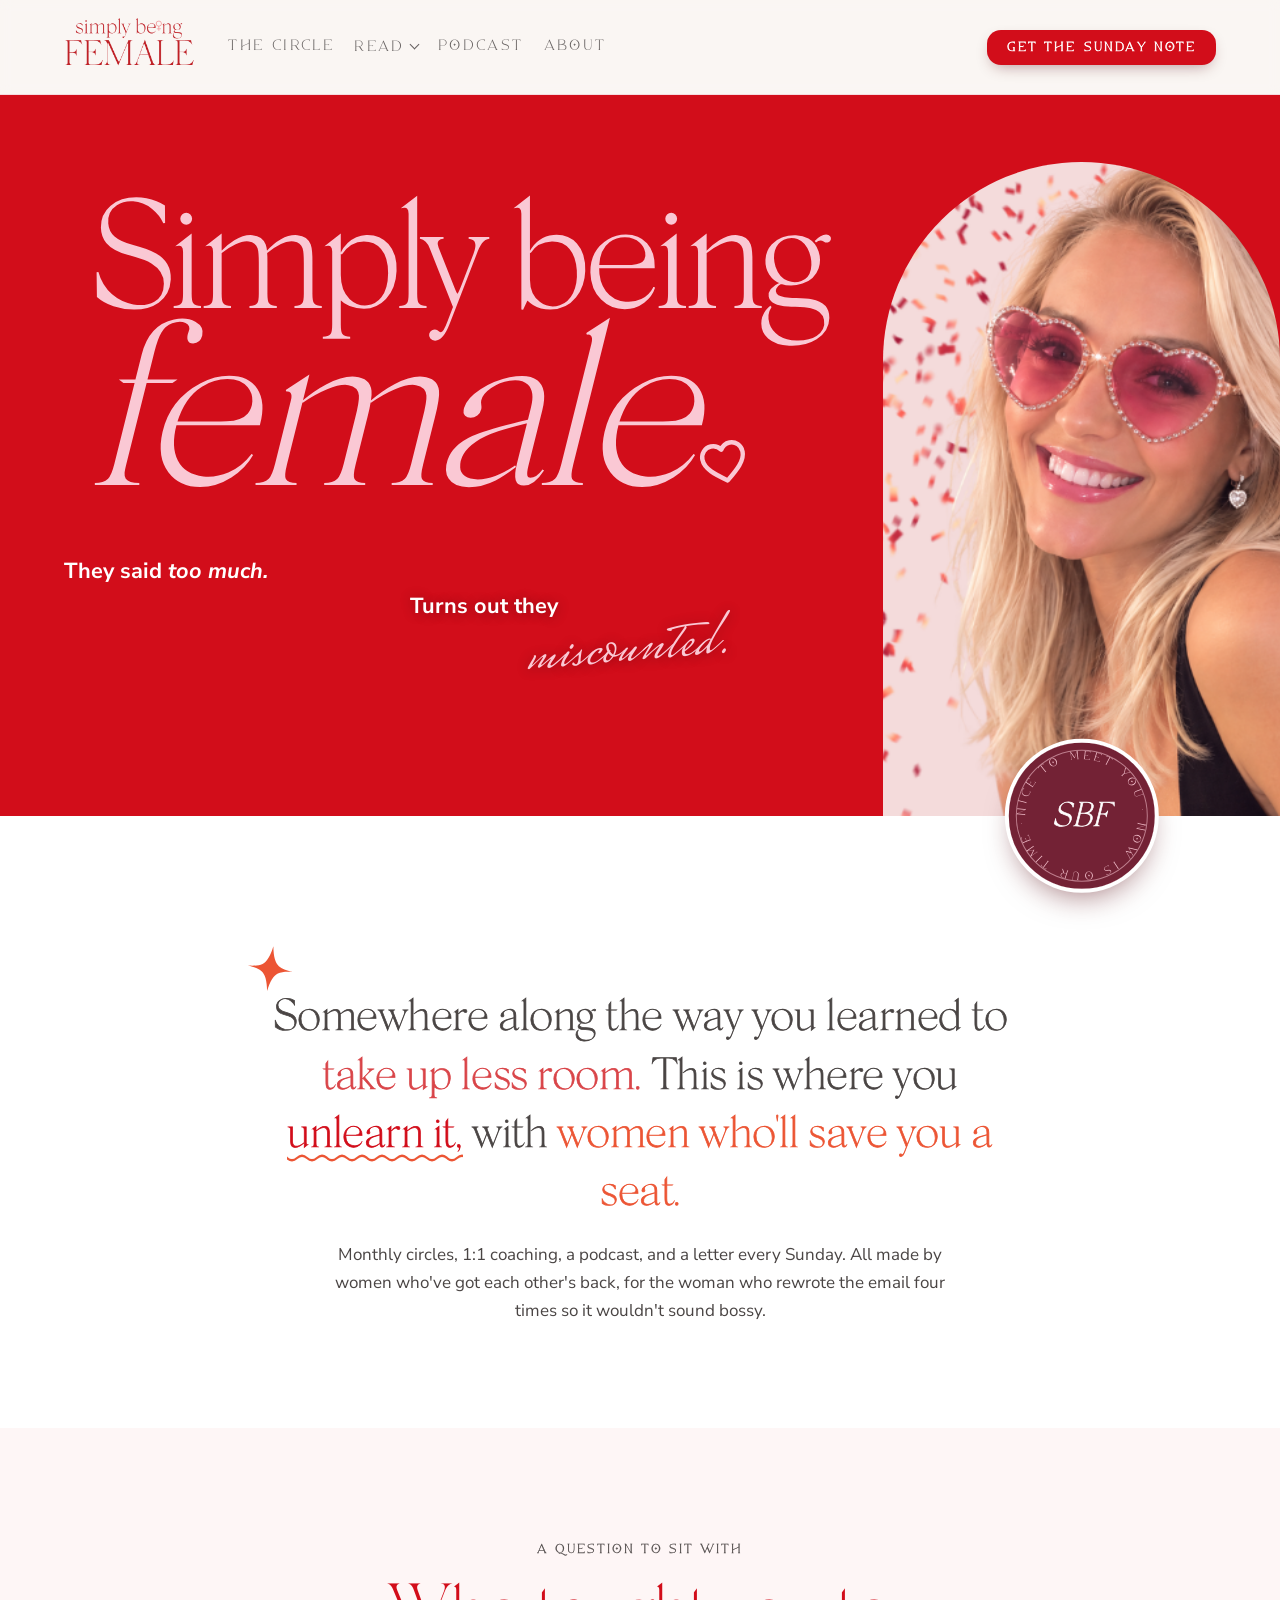
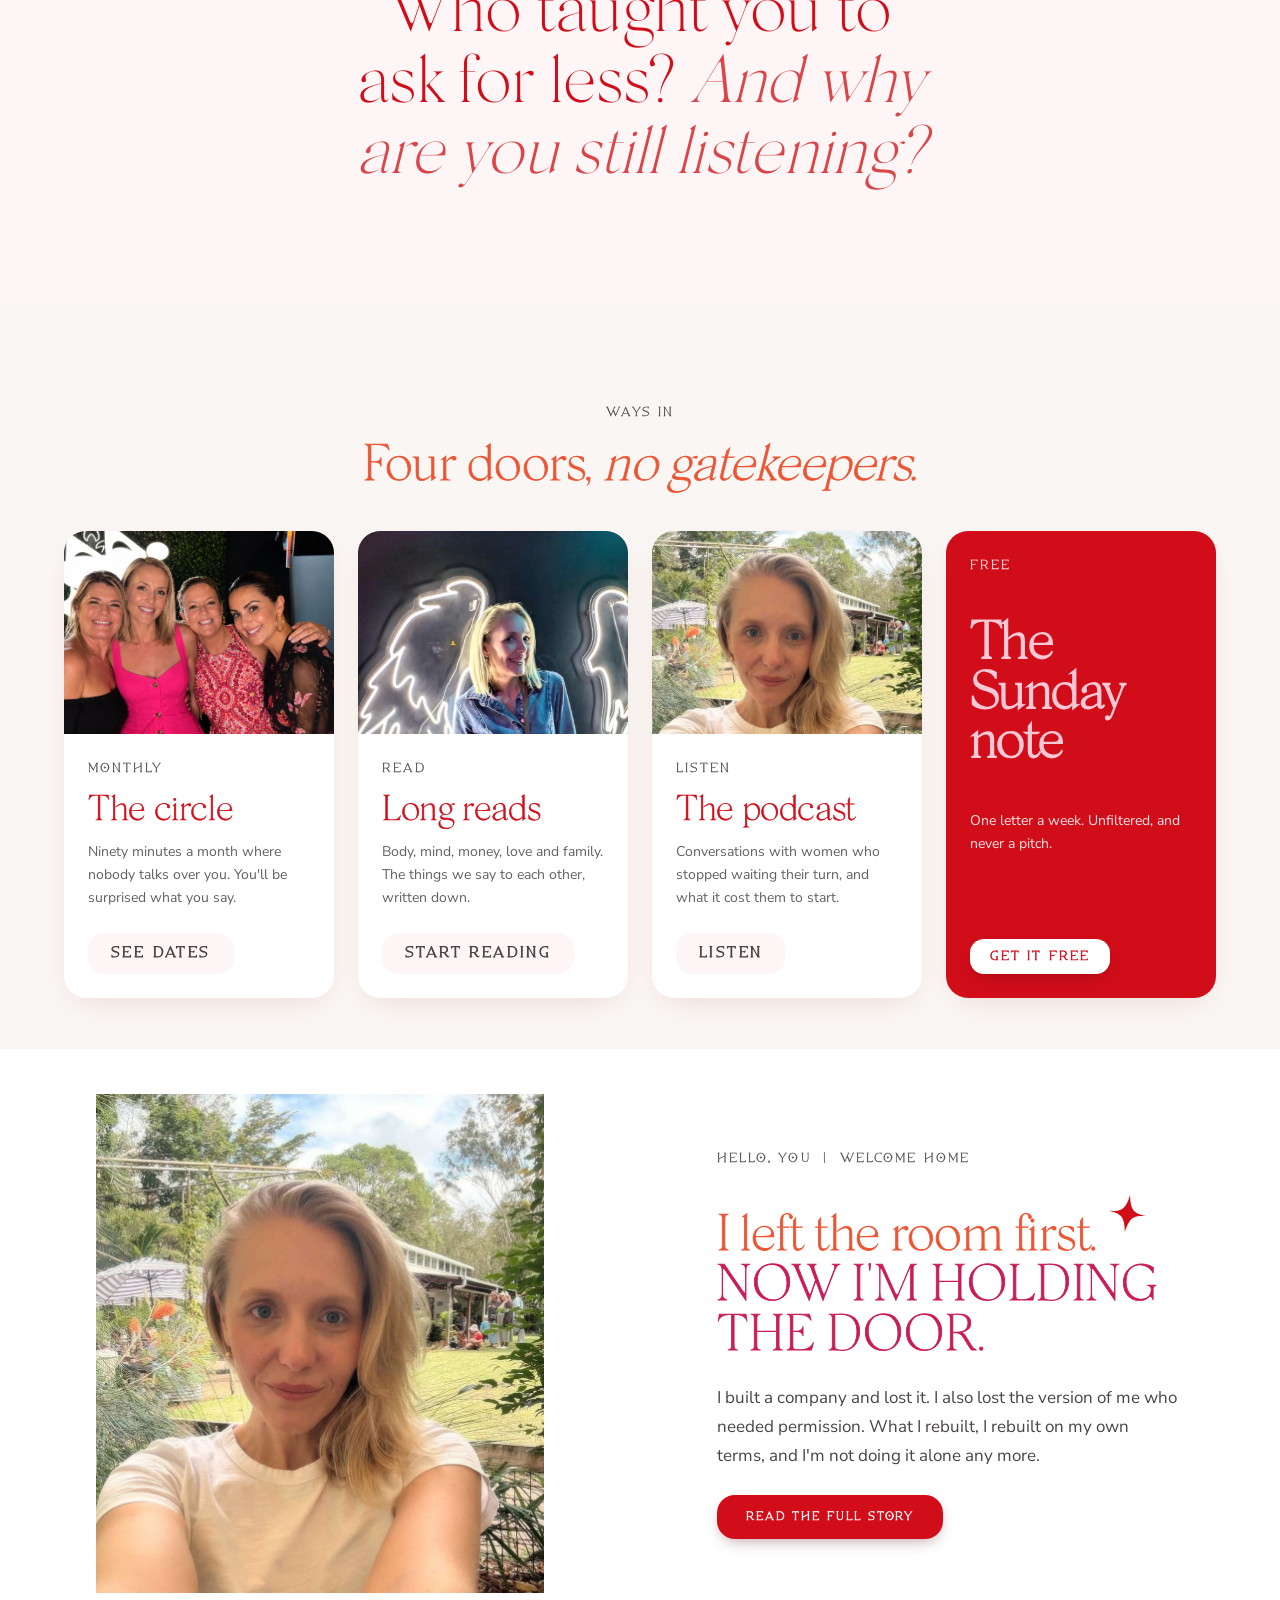
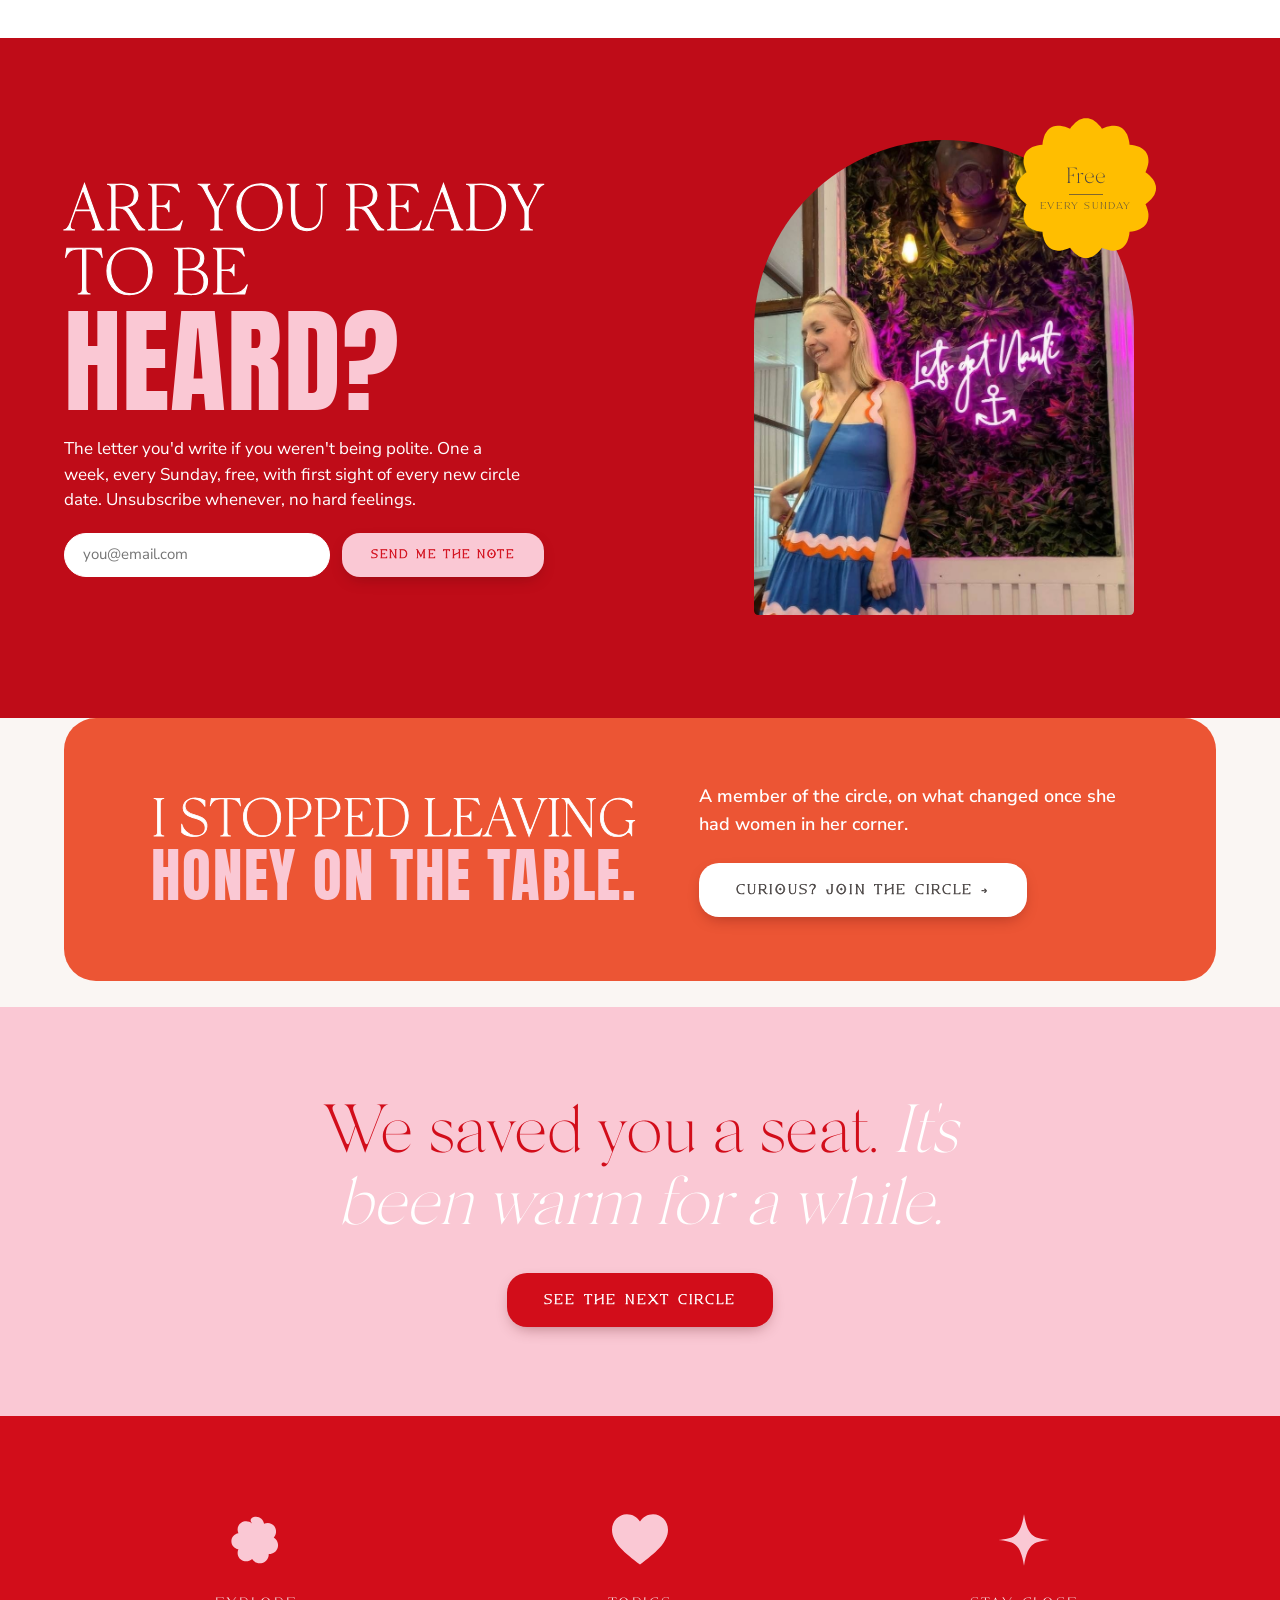
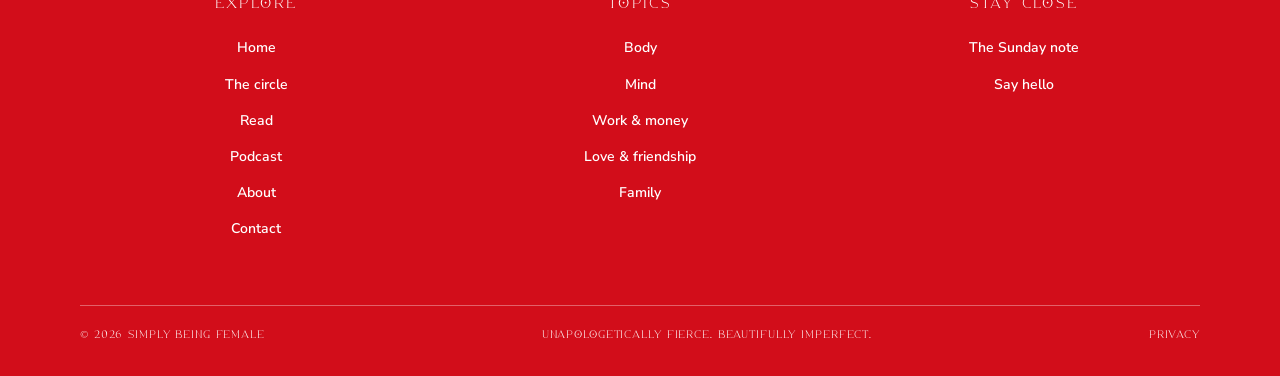
==== index.html @ 3d2ab076 "Higher-contrast badge, larger ready heading, slimmer signup field Co-Authored-By: Claude Opus 5.5 <n" ====
<!DOCTYPE html>
<html lang="en-GB">
<head>
  <meta charset="UTF-8" />
  <meta name="viewport" content="width=device-width, initial-scale=1.0" />
  <title>Simply Being Female</title>
  <meta name="description" content="A circle of women who refuse to stay small. Monthly circles, 1:1 coaching, a podcast and a free letter every Sunday." />
  <meta property="og:type" content="website" />
  <meta property="og:site_name" content="Simply Being Female" />
  <meta property="og:title" content="Simply Being Female" />
  <meta property="og:description" content="A circle of women who refuse to stay small. Monthly circles, 1:1 coaching, a podcast and a free letter every Sunday." />
  <meta property="og:url" content="https://simplybeingfemale.netlify.app/" />
  <meta property="og:image" content="https://simplybeingfemale.netlify.app/assets/imagery/founder-garden.jpg" />
  <meta name="twitter:card" content="summary_large_image" />
  <link rel="icon" type="image/svg+xml" href="assets/favicon.svg" />
  <link rel="stylesheet" href="style.css?v=20261121e" />
</head>
<body>

  <svg width="0" height="0" style="position:absolute" aria-hidden="true">
    <filter id="squiggleA">
      <feTurbulence type="fractalNoise" baseFrequency="0.02 0.05" numOctaves="2" seed="3" result="noise" />
      <feDisplacementMap in="SourceGraphic" in2="noise" scale="6" />
    </filter>
    <filter id="squiggleB">
      <feTurbulence type="fractalNoise" baseFrequency="0.025 0.06" numOctaves="2" seed="11" result="noise" />
      <feDisplacementMap in="SourceGraphic" in2="noise" scale="5" />
    </filter>
    <filter id="squiggleThick">
      <feTurbulence type="fractalNoise" baseFrequency="0.008 0.02" numOctaves="2" seed="7" result="noise" />
      <feDisplacementMap in="SourceGraphic" in2="noise" scale="14" />
    </filter>
  </svg>

  <div class="nav-utility">
    <a class="brand-wordmark" href="index.html"><img src="assets/logos/SBF%20Logo%20V2.png" alt="Simply Being Female, home" /></a>
    <nav class="nav-links-all" id="nav-links-all" aria-label="Main">
      <a class="nav-link" href="circle.html">The circle</a>
      <div class="nav-topics">
        <button class="nav-link nav-topics-toggle" type="button" aria-expanded="false" aria-controls="topics-menu">Read</button>
        <div class="topics-menu" id="topics-menu">
          <div class="topics-inner">
            <div class="topics-col">
              <span class="topics-title">Read by topic</span>
              <a href="blog.html">Everything</a>
              <a href="blog.html?topic=body">Body</a>
              <a href="blog.html?topic=mind">Mind</a>
              <a href="blog.html?topic=work-and-money">Work &amp; money</a>
              <a href="blog.html?topic=love-and-friendship">Love &amp; friendship</a>
              <a href="blog.html?topic=family">Family</a>
            </div>
          </div>
        </div>
      </div>
      <a class="nav-link" href="podcast.html">Podcast</a>
      <a class="nav-link" href="about.html">About</a>
    </nav>
    <div class="nav-utility-actions">
      <a class="btn btn-primary btn-sm nav-cta" href="#" data-open-join><span class="hide-sm">Get the </span>Sunday note</a>
      <button class="nav-toggle" aria-label="Open menu" aria-expanded="false" aria-controls="nav-links-all">&#9776;</button>
    </div>
  </div>

  <main>

    <section class="hero-giant-wrap">
      <h1 class="hero-giant"><span>Simply being</span><span><em>female<svg class="hero-heart" viewBox="-1.5 -1.5 27 25" aria-hidden="true"><path d="M12 21.5C5.5 16.6 0 12.2 0 6.6 0 3 2.8 0 6.4 0c2.3 0 4.4 1.2 5.6 3.1C13.2 1.2 15.3 0 17.6 0 21.2 0 24 3 24 6.6c0 5.6-5.5 10-12 14.9z" fill="var(--sbf-red)" stroke="currentColor" stroke-width="2.6" stroke-linejoin="round"/></svg></em></span></h1>
      <div class="hero-photo photo-mask arch"><img src="assets/imagery/SBF%20-%20Social%20Media%20NOV25.png" alt="The founder of Simply Being Female in heart-shaped sunglasses, laughing under falling confetti" fetchpriority="high" /></div>
      <p class="hero-side left">They said <em>too much.</em></p>
      <p class="hero-side right">Turns out they <span class="script">miscounted.</span></p>
      <div class="spin-badge" aria-hidden="true">
        <svg viewBox="0 0 160 160">
          <defs><path id="badgepath" fill="none" d="M 80 80 m -62 0 a 62 62 0 1 1 124 0 a 62 62 0 1 1 -124 0" /></defs>
          <text textLength="384" lengthAdjust="spacing"><textPath href="#badgepath">Nice to meet you · Now is our time · </textPath></text>
        </svg>
        <span class="spin-badge-mark">SBF</span>
      </div>
    </section>

    <section class="section tone-white statement">
      <div class="section-inner stack center">
        <p class="statement-big"><span class="statement-i"><svg class="statement-star" viewBox="0 0 48 48" aria-hidden="true"><path d="M24 2c1.6 10.4 4.2 15.8 8 18.4 3.2 2.2 7.6 3 14 3.6-6.4.6-10.8 1.4-14 3.6-3.8 2.6-6.4 8-8 18.4-1.6-10.4-4.2-15.8-8-18.4-3.2-2.2-7.6-3-14-3.6 6.4-.6 10.8-1.4 14-3.6 3.8-2.6 6.4-8 8-18.4z" fill="currentColor"/></svg>S</span>omewhere along the way you learned to <span class="hl-rasp">take up less room.</span> This is where you <span class="hl-cherry squiggle-under">unlearn it,</span> with <span class="hl-coral">women who'll save you a seat.</span></p>
        <p class="statement-copy">Monthly circles, 1:1 coaching, a podcast, and a letter every Sunday. All made by women who've got each other's back, for the woman who rewrote the email four times so it wouldn't sound bossy.</p>
      </div>
    </section>

    <section class="section tone-blush provocation">
      <div class="section-inner stack center">
        <div class="eyebrow rule center">A question to sit with</div>
        <h2 class="provocation-line">Who taught you to ask for less? <em>And why are you still listening?</em></h2>
      </div>
    </section>

    <section class="section doors-section">
      <div class="section-inner wide">
        <div class="stack center doors-head">
          <div class="eyebrow rule center">Ways in</div>
          <h2 class="heading-orange">Four doors, <em>no gatekeepers.</em></h2>
        </div>
        <div class="grid-auto doors-grid">
          <div class="card hoverable">
            <div class="card-media photo-mask"><img src="assets/imagery/circle-friends.webp" alt="Four women arm in arm on a night out" loading="lazy" /></div>
            <div class="card-body">
              <span class="card-eyebrow">Monthly</span>
              <h3 class="card-title">The circle</h3>
              <p>Ninety minutes a month where nobody talks over you. You'll be surprised what you say.</p>
              <div class="card-footer"><a class="btn btn-ghost btn-sm" href="circle.html">See dates</a></div>
            </div>
          </div>
          <div class="card hoverable">
            <div class="card-media photo-mask"><img src="assets/imagery/coaching-wings.jpg" alt="The founder in a denim dress in front of glowing neon wings" loading="lazy" /></div>
            <div class="card-body">
              <span class="card-eyebrow">Read</span>
              <h3 class="card-title">Long reads</h3>
              <p>Body, mind, money, love and family. The things we say to each other, written down.</p>
              <div class="card-footer"><a class="btn btn-ghost btn-sm" href="blog.html">Start reading</a></div>
            </div>
          </div>
          <div class="card hoverable">
            <div class="card-media photo-mask"><img src="assets/imagery/founder-face-round.jpg" alt="The founder smiling" loading="lazy" /></div>
            <div class="card-body">
              <span class="card-eyebrow">Listen</span>
              <h3 class="card-title">The podcast</h3>
              <p>Conversations with women who stopped waiting their turn, and what it cost them to start.</p>
              <div class="card-footer"><a class="btn btn-ghost btn-sm" href="podcast.html">Listen</a></div>
            </div>
          </div>
          <div class="card tone-red">
            <div class="card-body">
              <span class="card-eyebrow">Free</span>
              <h3 class="card-title card-title-stack">The<br />Sunday<br />note</h3>
              <p style="opacity:.92;">One letter a week. Unfiltered, and never a pitch.</p>
              <div class="card-footer"><a class="btn btn-onred btn-sm" href="#" data-open-join>Get it free</a></div>
            </div>
          </div>
        </div>
      </div>
    </section>

    <section class="founder-split">
      <div class="founder-split-photo"><img src="assets/imagery/founder-garden.jpg" alt="The founder smiling in a sunny garden" loading="lazy" /></div>
      <div class="founder-split-copy">
        <p class="founder-eyebrow">Hello, you &nbsp;|&nbsp; welcome home</p>
        <h2 class="founder-split-title"><span class="lower">I left the room first.<svg class="founder-star" viewBox="0 0 48 48" aria-hidden="true"><path d="M24 2c1.6 10.4 4.2 15.8 8 18.4 3.2 2.2 7.6 3 14 3.6-6.4.6-10.8 1.4-14 3.6-3.8 2.6-6.4 8-8 18.4-1.6-10.4-4.2-15.8-8-18.4-3.2-2.2-7.6-3-14-3.6 6.4-.6 10.8-1.4 14-3.6 3.8-2.6 6.4-8 8-18.4z" fill="currentColor"/></svg></span><br />Now I'm <em>holding</em><br /><span class="caps">the door.</span></h2>
        <p class="founder-split-body">I built a company and lost it. I also lost the version of me who needed permission. What I rebuilt, I rebuilt on my own terms, and I'm not doing it alone any more.</p>
        <a class="btn founder-split-btn" href="about.html">Read the full story</a>
      </div>
    </section>

    <section class="section tone-raspberry ready">
      <div class="section-inner wide two-up">
        <div class="stack">
          <h2 class="ready-title"><span>Are you ready</span><span>to be</span><span class="punch">heard?</span></h2>
          <p class="ready-copy">The letter you'd write if you weren't being polite. One a week, every Sunday, free, with first sight of every new circle date. Unsubscribe whenever, no hard feelings.</p>
          <form name="hero-signup" method="POST" data-netlify="true" netlify-honeypot="bot-field" data-success-toast="hero-toast" class="ready-signup">
            <input type="hidden" name="form-name" value="hero-signup" />
            <p hidden><label>Don't fill this out: <input name="bot-field" /></label></p>
            <input type="email" name="email" placeholder="you@email.com" aria-label="Email" autocomplete="email" required />
            <button class="btn btn-onred" type="submit">Send me the note</button>
          </form>
        </div>
        <div class="ready-art">
          <div class="photo-mask arch"><img src="assets/imagery/blue-dress.jpg" alt="The founder in a blue ric-rac sundress, smiling beside a neon sign" loading="lazy" /></div>
          <div class="starburst"><span>Free</span><span class="rule" aria-hidden="true"></span><small>every Sunday</small></div>
        </div>
      </div>
    </section>

    <section class="section quote-banner-wrap">
      <div class="quote-banner">
        <h2 class="quote-banner-title"><span>I stopped leaving</span><span class="punch">honey on the table.</span></h2>
        <div class="quote-banner-side">
          <p class="quote-banner-copy">A member of the circle, on what changed once she had women in her corner.</p>
          <a class="btn btn-lg quote-banner-btn" href="circle.html">Curious? Join the circle <span aria-hidden="true">&rarr;</span></a>
        </div>
      </div>
    </section>

    <section class="section tone-petal closing-seat">
      <div class="section-inner stack center">
        <h2 class="closing-seat-title">We saved you a seat. <em>It's been warm for a while.</em></h2>
        <a class="btn btn-primary btn-lg" href="circle.html">See the next circle</a>
      </div>
    </section>

  </main>

  <footer class="site-footer">
    <div class="footer-inner">
      <div class="footer-grid">
        <div class="footer-col">
          <svg class="footer-icon" viewBox="0 0 48 48" aria-hidden="true"><path d="M24 4c3.6 0 6.3 2.6 6.9 6 3.2-1.4 7-.6 9 2.4 2 3 1.6 6.8-.7 9.4 3 1.8 4.4 5.4 3.4 8.8-1 3.4-4.2 5.6-7.7 5.4.2 3.5-2 6.8-5.4 7.7-3.4 1-7-.5-8.8-3.4-2.6 2.3-6.4 2.7-9.4.7-3-2-3.8-5.8-2.4-9-3.4-.6-6-3.3-6-6.9s2.6-6.3 6-6.9c-1.4-3.2-.6-7 2.4-9 3-2 6.8-1.6 9.4.7C17.7 6.5 20.4 4 24 4z" fill="currentColor"/></svg>
          <span class="footer-col-title">Explore</span>
          <a href="index.html">Home</a>
          <a href="circle.html">The circle</a>
          <a href="blog.html">Read</a>
          <a href="podcast.html">Podcast</a>
          <a href="about.html">About</a>
          <a href="contact.html">Contact</a>
        </div>
        <div class="footer-col">
          <svg class="footer-icon" viewBox="0 0 24 22" aria-hidden="true"><path d="M12 21.5C5.5 16.6 0 12.2 0 6.6 0 3 2.8 0 6.4 0c2.3 0 4.4 1.2 5.6 3.1C13.2 1.2 15.3 0 17.6 0 21.2 0 24 3 24 6.6c0 5.6-5.5 10-12 14.9z" fill="currentColor"/></svg>
          <span class="footer-col-title">Topics</span>
          <a href="blog.html?topic=body">Body</a>
          <a href="blog.html?topic=mind">Mind</a>
          <a href="blog.html?topic=work-and-money">Work &amp; money</a>
          <a href="blog.html?topic=love-and-friendship">Love &amp; friendship</a>
          <a href="blog.html?topic=family">Family</a>
        </div>
        <div class="footer-col">
          <svg class="footer-icon" viewBox="0 0 48 48" aria-hidden="true"><path d="M24 2c1.6 10.4 4.2 15.8 8 18.4 3.2 2.2 7.6 3 14 3.6-6.4.6-10.8 1.4-14 3.6-3.8 2.6-6.4 8-8 18.4-1.6-10.4-4.2-15.8-8-18.4-3.2-2.2-7.6-3-14-3.6 6.4-.6 10.8-1.4 14-3.6 3.8-2.6 6.4-8 8-18.4z" fill="currentColor"/></svg>
          <span class="footer-col-title">Stay close</span>
          <a href="#" data-open-join>The Sunday note</a>
          <a href="contact.html">Say hello</a>
        </div>
      </div>
      <div class="footer-bottom">
        <span>© 2026 Simply Being Female</span>
        <span class="footer-tagline">Unapologetically fierce. Beautifully imperfect.</span>
        <div class="footer-social"><a href="privacy.html">Privacy</a></div>
      </div>
    </div>
  </footer>

  <div class="toast" id="hero-toast">
    <div class="toast-content">
      <span class="toast-title">Sent</span>
      <span class="toast-body">You're on the list — the next Sunday note is on its way.</span>
    </div>
    <button class="toast-close" aria-label="Dismiss">&times;</button>
  </div>

  <div class="dialog-scrim" id="join-dialog">
    <div class="dialog-box" role="dialog" aria-modal="true" aria-labelledby="join-title">
      <button class="dialog-close" data-close-join aria-label="Close">&times;</button>
      <div id="join-step-1">
        <h2 id="join-title">The Sunday note</h2>
        <form id="join-form" class="join-form" name="sunday-note" method="POST" data-netlify="true" netlify-honeypot="bot-field">
          <input type="hidden" name="form-name" value="sunday-note" />
          <p hidden><label>Don't fill this out: <input name="bot-field" /></label></p>
          <p>The letter you'd write if you weren't being polite. Every Sunday, free, plus first sight of new circle dates.</p>
          <div class="field">
            <label class="field-label" for="join-email">Email</label>
            <input id="join-email" type="email" name="email" placeholder="you@email.com" autocomplete="email" required />
          </div>
          <p class="join-small">Unsubscribe whenever, no hard feelings. <a href="privacy.html">Privacy</a></p>
          <div class="dialog-footer">
            <button class="btn btn-primary" type="submit">Send me the note</button>
            <button class="btn btn-ghost" type="button" data-close-join>Not now</button>
          </div>
        </form>
      </div>
      <div id="join-step-2" style="display:none;">
        <h2>You're in.</h2>
        <p class="dialog-body">Your first Sunday note arrives this weekend. Reply to it. I read every one.</p>
        <div class="dialog-footer"><button class="btn btn-primary" data-close-join>Back to the site</button></div>
      </div>
    </div>
  </div>

  <script src="script.js?v=20261121"></script>
</body>
</html>
---- style.css ----
@import url("https://fonts.googleapis.com/css2?family=Nunito+Sans:ital,wght@0,400;0,600;0,700;0,800;1,400&family=Anton&family=Mrs+Saint+Delafield&family=Cormorant+Garamond:ital,wght@0,300;0,400;1,300;1,400&display=swap");

@font-face {
  font-family: "Brolia";
  src: url("fonts/BroliaRegular.otf") format("opentype");
  font-weight: 400;
  font-style: normal;
  font-display: swap;
}

@font-face {
  font-family: "Silk Serif";
  src: url("fonts/SilkSerif-ExtraLight.otf") format("opentype");
  font-weight: 200;
  font-style: normal;
  font-display: swap;
}

:root {
  /* Palette — 2026-10-05 (final): owner-chosen six — Scarlet #BF0C18,
     Crimson apple #D20D1A, Rose blush #D94549, Strawberry #EF476F;
     orange = Papaya punch #EC5534 (owner sample, 2026-10-06; was #FF6634) (owner-supplied, replaced vermilion
     #FC3D00) and yellow = golden #FFBE00 (sampled
     from the owner's säge café reference, replacing Tiger and Marigold) — plus pale strawberry tints and white.
     Superseded mapping below kept for history: built from two owner-supplied reference palettes
     (#D81A51 #E66021 #F4A1BD #C50B18 #EA8A96 + "Morning sky" #E4623A
     #F4C9D0 #F48A98 #F47D11 #C4114B). Rule of thumb, from a contrast check:
     cherry + raspberry blocks take WHITE text; orange, coral and the pinks
     take INK text (white on them is only 2-3:1); white / off-white / pale
     pink sections take cherry headings + ink body. Alternate one bold block
     with one white or pale section. Full table in CLAUDE.md. */
  --sbf-red: #D20D1A;        /* Crimson apple — signature (~ logo red) */
  --sbf-red-deep: #BF0C18;   /* Scarlet — hover; red text on pale pink */
  --sbf-red-bright: #D81A51; /* bright raspberry — large display only */
  --sbf-cherry: #D20D1A;     /* alias of red */
  --sbf-raspberry: #BF0C18;  /* Scarlet — bold block (white text 6.4) */

  --sbf-berry: #732235;      /* deep strawberry (strawberry at 48%) — high-contrast block: white 10.4, pale pink 7.1 */
  --sbf-pink: #EF476F;       /* Strawberry — blocks and accents (ink text 4.7) */
  --sbf-pink-deep: #C91D56;  /* dark strawberry (strawberry's hue, deepened) — hover on pink, pink text on white; white text 5.5 */
  --sbf-candy: #FAC8D4;      /* pale strawberry — big words on reds */
  --sbf-bubblegum: #D94549;  /* Rose blush — highlight words on white (4.3) */
  --sbf-blush: #FEF6F6;      /* pale pink sections — half the tint of #FCEDEE (owner: "at least half lighter") */
  --sbf-petal: #FAC8D4;      /* pale strawberry — giant hero lettering, photo placeholders */
  --sbf-blush-deep: #FAE6E7; /* hover on blush */
  --sbf-cotton: #FAE6E7;     /* alias of blush-deep */

  --sbf-cream: #FAF6F3;      /* off-white page background */
  --sbf-paper: #FFFFFF;      /* white sections — the breathing room */
  --sbf-ink: #4A4544;        /* owner (2026-10-10): warm charcoal for all text — was grey #616161, berry-brown #6E4448, deep berry #3B0A12 */
  --sbf-ink-soft: #4A4544;
  --sbf-line: #F5DADF;       /* hairline borders */

  --sbf-coral: #EC5534;      /* Papaya punch (owner-supplied) — highlight words: 3.6 on white, keep them large */
  --sbf-orange: #EC5534;     /* Papaya punch — bands, blocks (ink text 4.8; white only 3.6) */
  --sbf-apricot: #FFF0EB;    /* pale papaya tint (unused so far) */
  --sbf-yellow: #FFBE00;     /* golden yellow — sampled from owner ref (säge); small pops: badge, starburst (ink text 10:1, never white) */
  --sbf-wine: #BF0C18;       /* legacy name — Scarlet */
  --sbf-burnt: #BF0C18;      /* legacy name — Scarlet */

  --text-heading: var(--sbf-red);
  --text-body: var(--sbf-ink);
  --text-muted: var(--sbf-ink-soft);
  --text-on-red: var(--sbf-blush);
  --text-on-blush: var(--sbf-red);
  --text-link: var(--sbf-red);
  --text-link-hover: var(--sbf-red-deep);

  --surface-page: var(--sbf-cream);
  --surface-card: var(--sbf-paper);
  --surface-soft: var(--sbf-blush);
  --surface-bold: var(--sbf-red);
  --surface-accent: var(--sbf-pink);

  --border-hairline: var(--sbf-line);
  --border-strong: var(--sbf-red);

  --action-bg: var(--sbf-red);
  --action-fg: var(--sbf-blush);
  --action-bg-hover: var(--sbf-red-deep);

  --focus-ring: var(--sbf-pink);
  --state-disabled-fg: #B79495;
  --state-disabled-bg: #F0E3E3;

  --font-display: "Silk Serif", "Cormorant Garamond", Georgia, serif;
  --font-deco: "Brolia", "Silk Serif", Georgia, serif;
  --font-numeral: "Silk Serif", "Cormorant Garamond", Georgia, serif; /* chunky soft serif — big stat numbers only */
  --font-punch: "Anton", Impact, "Arial Narrow", sans-serif; /* chunky condensed caps — one punch word per section */
  --font-script: "Mrs Saint Delafield", "Brush Script MT", cursive; /* handwritten accent — one word at a time */
  --font-body: "Nunito Sans", system-ui, -apple-system, "Segoe UI", sans-serif;

  --text-hero: clamp(40px, 8vw, 100px);
  --text-display: clamp(32px, 5.5vw, 68px);
  --text-h1: clamp(40px, 5.6vw, 76px); /* 2026-11-21: inner-page titles were 46px max next to a 100px home hero */
  --text-h2: clamp(30px, 3.6vw, 48px); /* was 32px max, too small for a 200-weight serif */
  --text-h3: clamp(22px, 1.9vw, 26px);
  --text-lead: clamp(18px, 1.5vw, 21px);
  --text-body-lg: 19px;
  --text-body-md: 17px;
  --text-body-sm: 14px;
  --text-label: 12px;
  --text-micro: 11px;

  --leading-tight: 0.92;
  --leading-display: 1.06;
  --leading-snug: 1.24;
  --leading-body: 1.65;
  --leading-loose: 1.8;

  --tracking-display: -0.01em;
  --tracking-normal: 0;
  --tracking-wide: 0.08em;
  --tracking-deco: 0.16em;
  --tracking-micro: 0.22em;

  --weight-light: 400;
  --weight-regular: 400;
  --weight-semibold: 600;
  --weight-bold: 700;
  --weight-black: 800;

  --space-0: 0;
  --space-1: 4px;
  --space-2: 8px;
  --space-3: 12px;
  --space-4: 16px;
  --space-5: 20px;
  --space-6: 24px;
  --space-8: 32px;
  --space-10: 40px;
  --space-12: 48px;
  --space-16: 64px;
  --space-20: 80px;
  --space-24: 96px;
  --space-32: 128px;

  --gutter-page: clamp(20px, 5vw, 72px);
  --section-y: clamp(56px, 8vw, 112px);
  --measure-narrow: 34ch;
  --measure-body: 58ch;
  --measure-wide: 72ch;
  --container-max: 1240px;
  --container-narrow: 760px;

  --radius-none: 0;
  --radius-xs: 4px;
  --radius-sm: 8px;
  --radius-md: 14px;
  --radius-lg: 22px;
  --radius-xl: 32px;
  --radius-pill: 999px;
  --radius-oval: 50% / 50%;

  --border-width-hairline: 1px;
  --border-width-mid: 2px;
  --border-width-bold: 3px;

  --shadow-none: none;
  --shadow-soft: 0 2px 10px rgba(143, 20, 25, .06);
  --shadow-card: 0 10px 30px -12px rgba(143, 20, 25, .16);
  --shadow-lift: 0 18px 44px -16px rgba(143, 20, 25, .22);
  --shadow-focus: 0 0 0 3px var(--sbf-pink);

  --ease-out: cubic-bezier(.2, .7, .25, 1);
  --duration-fast: 160ms;
  --duration-base: 240ms;
  --duration-slow: 420ms;
  --marquee-duration: 28s;
  --transition-control: background-color var(--duration-fast) var(--ease-out), color var(--duration-fast) var(--ease-out), border-color var(--duration-fast) var(--ease-out), transform var(--duration-fast) var(--ease-out);
}

@media (prefers-reduced-motion: reduce) {
  :root {
    --duration-fast: 0ms;
    --duration-base: 0ms;
    --duration-slow: 0ms;
    --marquee-duration: 0s;
  }
}

* {
  box-sizing: border-box;
}

body {
  margin: 0;
  background: var(--surface-page);
  color: var(--text-body);
  font-family: var(--font-body);
  font-size: var(--text-body-md);
  line-height: var(--leading-body);
  -webkit-font-smoothing: antialiased;
}

h1, h2, h3, h4 {
  font-family: var(--font-display);
  font-weight: var(--weight-light);
  color: var(--text-heading);
  letter-spacing: var(--tracking-display);
  line-height: var(--leading-display);
  margin: 0;
}

h1, h2 { text-wrap: balance; }
p { text-wrap: pretty; }
h1 { font-size: var(--text-h1); }
h2 { font-size: var(--text-h2); }
h3 { font-size: var(--text-h3); line-height: var(--leading-snug); }
p { margin: 0; }

a {
  color: var(--text-link);
  text-decoration-thickness: 1px;
  text-underline-offset: 3px;
  transition: color var(--duration-fast) var(--ease-out);
}
a:hover { color: var(--text-link-hover); }

em { font-style: italic; }
::selection { background: var(--sbf-pink); color: var(--sbf-red-deep); }
:focus-visible { outline: none; box-shadow: var(--shadow-focus); }
img { max-width: 100%; display: block; }
main { overflow-x: clip; } /* stops tilted/offset decorations causing sideways scroll on phones */

.container {
  max-width: var(--container-max);
  margin: 0 auto;
  padding: 0 var(--gutter-page);
}
.container-narrow {
  max-width: var(--container-narrow);
  margin: 0 auto;
  padding: 0 var(--gutter-page);
}

/* Eyebrow — Brolia caps label */
.eyebrow {
  display: flex;
  align-items: center;
  gap: var(--space-4);
  color: var(--sbf-red);
  font-family: var(--font-deco);
  font-size: var(--text-label);
  letter-spacing: var(--tracking-deco);
  text-transform: uppercase;
  line-height: 1;
}
.eyebrow.on-blush { color: var(--sbf-blush); }
.eyebrow.rule::before,
.eyebrow.rule::after {
  content: "";
  flex: 1;
  max-width: 96px;
  height: 1px;
  background: currentColor;
  opacity: .35;
}
.eyebrow.center { justify-content: center; }

/* Buttons — the brand's only shape is a pill in Brolia caps */
.btn {
  display: inline-flex;
  align-items: center;
  justify-content: center;
  gap: var(--space-2);
  font-family: var(--font-deco);
  letter-spacing: var(--tracking-deco);
  text-transform: uppercase;
  border-radius: 18px;
  cursor: pointer;
  text-decoration: none;
  white-space: nowrap;
  line-height: 1;
  border-style: solid;
  border-width: 3px;
  border-color: transparent; /* owner: plain buttons, no outline, slight drop shadow (replaced the white-border sticker look) */
  padding: 13px 26px;
  font-size: var(--text-label);
  -webkit-text-stroke: .045em currentColor; /* owner: slightly bolder button text — Brolia only ships one weight */
  box-shadow: 0 6px 16px -6px rgba(84, 8, 14, .45);
  transition: transform var(--duration-fast) var(--ease-out), box-shadow var(--duration-fast) var(--ease-out), background-color var(--duration-fast) var(--ease-out), border-color var(--duration-fast) var(--ease-out), color var(--duration-fast) var(--ease-out);
}
.btn:hover { transform: translateY(-1px); box-shadow: 0 10px 22px -8px rgba(84, 8, 14, .5); }
.btn:active { transform: translateY(0); box-shadow: 0 3px 8px -4px rgba(84, 8, 14, .45); }
.btn-sm { padding: 9px 18px; font-size: 13px; border-width: 2px; border-radius: 14px; }
.btn-lg { padding: 17px 34px; font-size: var(--text-body-sm); border-radius: 20px; }

.btn-primary { background: var(--sbf-red); color: var(--sbf-paper); border-color: transparent; }
.btn-primary:hover { background: var(--sbf-red-deep); }

.btn-secondary { background: var(--sbf-blush); color: var(--sbf-red); border-color: transparent; }
.btn-secondary:hover { background: var(--sbf-blush-deep); }

.btn-outline { background: var(--sbf-paper); color: var(--sbf-red); border-color: transparent; }
.btn-outline:hover { background: var(--sbf-red); color: var(--sbf-paper); }
.btn-orange { background: var(--sbf-orange); color: var(--sbf-paper); border-color: transparent; -webkit-text-stroke: .045em currentColor; } /* owner: orange button with white writing */
.btn-orange:hover { background: var(--sbf-red); color: var(--sbf-paper); }

.btn-ghost { background: transparent; color: var(--sbf-red); border-color: transparent; box-shadow: none; }
.btn-ghost:hover { background: var(--sbf-blush); color: var(--sbf-red); box-shadow: none; }
.btn-ghost:active { transform: none; box-shadow: none; }
/* Small card buttons (See dates / Enquire / Read): always the pale-pink pill
   (owner: "make it like this all the time"), a touch larger and heavier,
   papaya text (owner: "remove the swirl but make the text orange"). */
.btn-ghost.btn-sm {
  background: var(--sbf-blush);
  color: var(--sbf-ink); /* owner: charcoal grey writing (was red, before that papaya) */
  font-size: 15px;
  -webkit-text-stroke: .055em currentColor;
  padding: 11px 21px;
  border-radius: 16px;
}
.btn-ghost.btn-sm:hover { background: var(--sbf-blush-deep); color: var(--sbf-ink); }

.btn-onred { background: var(--sbf-paper); color: var(--sbf-red); border-color: transparent; }
.btn-onred:hover { background: var(--sbf-blush); }

.btn-block { width: 100%; }

.btn-row { display: flex; gap: var(--space-3); flex-wrap: wrap; }
.btn-row.center { justify-content: center; }

/* Badge */
.badge {
  display: inline-flex;
  align-items: center;
  gap: var(--space-2);
  padding: 6px 12px;
  border-radius: var(--radius-pill);
  font-family: var(--font-deco);
  font-size: var(--text-micro);
  letter-spacing: var(--tracking-deco);
  text-transform: uppercase;
  line-height: 1;
}
.badge-red { background: var(--sbf-red); color: var(--sbf-blush); }
.badge-blush { background: var(--sbf-blush); color: var(--sbf-red); }
.badge-pink { background: var(--sbf-pink); color: var(--sbf-ink); }
.badge-outline { background: transparent; color: var(--sbf-red); box-shadow: inset 0 0 0 1px var(--sbf-red); }
.badge-yellow { background: var(--sbf-orange); color: var(--sbf-ink); }

/* Tag — journal filter chip */
.tag {
  padding: 9px 16px;
  border-radius: var(--radius-pill);
  cursor: pointer;
  font-family: var(--font-body);
  font-size: var(--text-body-sm);
  font-weight: var(--weight-semibold);
  border: 1px solid var(--sbf-line);
  background: transparent;
  color: var(--sbf-red);
  transition: var(--transition-control);
  line-height: 1;
}
.tag:hover { background: var(--sbf-blush); }
.tag.active { background: var(--sbf-red); border-color: var(--sbf-red); color: var(--sbf-blush); }

/* Marquee */
.marquee {
  overflow: hidden;
  white-space: nowrap;
  background: var(--sbf-red);
  color: var(--sbf-paper);
  padding: 10px 0;
  font-size: 13px;
}
.marquee.tone-pink { background: var(--sbf-pink); color: var(--sbf-ink); }
.marquee-track {
  display: inline-flex;
  animation: sbf-marquee var(--marquee-duration) linear infinite;
  font-family: var(--font-deco);
  letter-spacing: var(--tracking-deco);
  text-transform: uppercase;
}
.marquee-track span {
  display: inline-flex;
  align-items: center;
  gap: var(--space-6);
  padding-right: var(--space-6);
}
.marquee-track span::after { content: "✦"; opacity: .6; margin-left: var(--space-6); }
@keyframes sbf-marquee { from { transform: translateX(0); } to { transform: translateX(-50%); } }

/* Navbar — one sticky bar: logo left, links beside it, Join us right (direct child of <body>) */
.nav-utility {
  position: sticky;
  top: 0;
  z-index: 20;
  display: flex;
  align-items: center;
  gap: var(--space-8);
  padding: 18px var(--gutter-page); /* owner: more room above and below, equal */
  background: color-mix(in srgb, var(--surface-page) 50%, transparent);
  backdrop-filter: blur(6px);
  border-bottom: 1px solid var(--border-hairline);
}
.nav-links-all {
  display: flex;
  gap: var(--space-5);
  flex-wrap: wrap;
  margin-right: auto;
}
.nav-utility-actions {
  display: flex;
  align-items: center;
  gap: var(--space-4);
}
.nav-link {
  background: none;
  border: none;
  cursor: pointer;
  padding: 4px 0;
  font-family: var(--font-deco);
  font-size: 15px;
  letter-spacing: var(--tracking-deco);
  text-transform: uppercase;
  color: inherit;
  text-decoration: none;
  opacity: .85; /* was .62: too faint to read comfortably */
  border-bottom: 1px solid transparent;
  transition: var(--transition-control);
}
.nav-link:hover, .nav-link.active { opacity: 1; border-bottom-color: currentColor; color: var(--sbf-red); }

/* Topics mega-menu (owner: a "Topics" dropdown of female-specific article types,
   laid out in columns like a magazine site). Opens on hover/focus on desktop and
   on click everywhere; spans the full width of the sticky nav bar. */
.nav-topics { display: flex; align-items: center; }
.nav-topics-toggle { position: relative; display: inline-flex; align-items: center; gap: 6px; }
.nav-topics-toggle::before { /* small chevron */
  content: ""; order: 2; width: 6px; height: 6px;
  border-right: 1.5px solid currentColor; border-bottom: 1.5px solid currentColor;
  transform: translateY(-2px) rotate(45deg); transition: transform .2s ease;
}
.nav-topics-toggle::after { /* invisible bridge so the menu stays open while the pointer moves down to it */
  content: ""; position: absolute; left: -12px; right: -12px; top: 100%; height: 34px;
}
.nav-topics.open .nav-topics-toggle, .nav-topics:hover .nav-topics-toggle { opacity: 1; color: var(--sbf-red); }
.nav-topics.open .nav-topics-toggle::before { transform: translateY(1px) rotate(-135deg); }
.topics-menu {
  display: none;
  position: absolute;
  top: 100%;
  left: 0;
  right: 0;
  z-index: 22;
  background: var(--surface-page);
  border-top: 1px solid var(--border-hairline);
  border-bottom: 1px solid var(--border-hairline);
  box-shadow: var(--shadow-lift);
}
.nav-topics.open .topics-menu { display: block; }
@media (hover: hover) and (min-width: 1081px) {
  .nav-topics:hover .topics-menu, .nav-topics:focus-within .topics-menu { display: block; }
}
.topics-inner {
  display: grid;
  grid-template-columns: repeat(5, minmax(0, 1fr));
  gap: var(--space-8);
  max-width: 1280px;
  margin: 0 auto;
  padding: var(--space-10) var(--gutter-page) var(--space-12);
}
.topics-col { display: flex; flex-direction: column; gap: 14px; align-items: flex-start; }
.topics-title {
  font-family: var(--font-display); /* owner: same Silk Serif as the "Simply being" hero title (was Anton caps) */
  font-size: 34px;
  line-height: 1;
  letter-spacing: -0.02em;
  -webkit-text-stroke: .016em currentColor;
  color: var(--sbf-red);
  margin-bottom: 10px;
}
.topics-col a {
  font-family: var(--font-body);
  font-size: 16px;
  color: var(--sbf-ink);
  text-decoration: none;
  border-bottom: 1px solid transparent;
  transition: var(--transition-control);
}
.topics-col a:hover { color: var(--sbf-red); border-bottom-color: currentColor; }
.topics-col a:first-of-type { font-weight: 700; }
.brand-wordmark {
  display: inline-flex;
  align-items: center;
  text-decoration: none;
  white-space: nowrap;
  background: none;
  border: none;
  cursor: pointer;
}
.brand-wordmark { flex: 0 0 auto; }
.brand-wordmark img { height: 58px; width: auto; display: block; }
.nav-toggle {
  display: none;
  align-items: center;
  justify-content: center;
  width: 44px;
  height: 44px;
  background: none;
  border: none;
  color: var(--sbf-pink); /* owner: just the lines, in pink, no other colour */
  font-size: 1.7rem;
  line-height: 1;
  padding: 0;
  cursor: pointer;
}
@media (max-width: 1080px) { /* seven menu items need ~1060px on one row; below that use the menu button */
  .nav-links-all { display: none; }
  .nav-links-all.open {
    display: flex;
    flex-direction: column;
    position: absolute;
    top: 100%;
    left: 0;
    right: 0;
    background: var(--surface-page);
    padding: var(--space-4) var(--gutter-page);
    border-bottom: 1px solid var(--border-hairline);
    z-index: 21;
  }
  .nav-links-all.open { max-height: calc(100vh - 90px); overflow-y: auto; flex-wrap: nowrap; gap: var(--space-4); }
  .nav-topics { width: 100%; }
  .nav-topics { flex-direction: column; align-items: flex-start; }
  .nav-topics-toggle::after { display: none; }
  .topics-menu { position: static; box-shadow: none; border: none; background: none; }
  .topics-inner { grid-template-columns: repeat(auto-fit, minmax(170px, 1fr)); gap: var(--space-6); padding: var(--space-4) 0 var(--space-6); }
  .topics-title { font-size: 22px; margin-bottom: 4px; }
  .topics-col { gap: 10px; }
  .topics-col a { font-size: 15px; }
  .nav-toggle { display: inline-flex; }
  .brand-wordmark img { height: 46px; }
  .nav-utility-actions { margin-left: auto; }
}

/* Footer — owner (2026-10-10): papaya block with rounded top corners, a centred
   heading with script accent words, three centred columns each topped by a white
   icon (flower / heart / ✦ star), then a slim bottom row. Modelled on a "Change
   your habits, change your life" reference she liked. White text on papaya is
   3.6:1 — fine for the heading and bold titles, below AA for the small links. */
.site-footer {
  background: var(--sbf-red); /* owner: switched from papaya to the site red */
  color: var(--sbf-paper);
  border-top: 6px solid var(--sbf-red); /* owner: straight top edge with a red line above the orange (was rounded corners) */
  padding: clamp(56px, 7vw, 96px) var(--gutter-page) var(--space-8);
}
.footer-inner { max-width: 1120px; margin: 0 auto; display: grid; gap: clamp(40px, 5vw, 64px); }
.footer-heading {
  margin: 0;
  text-align: center;
  font-family: var(--font-body);
  font-weight: 800;
  font-size: clamp(30px, 3.6vw, 48px);
  line-height: 1.15;
  color: var(--sbf-paper);
}
.footer-heading .script {
  font-family: var(--font-script);
  font-weight: 400;
  font-size: 1.45em;
  line-height: .8;
  color: var(--sbf-candy);
  padding: 0 .08em;
}
.footer-grid {
  display: grid;
  grid-template-columns: repeat(3, minmax(0, 1fr));
  gap: var(--space-8);
  text-align: center;
}
.footer-col { display: flex; flex-direction: column; align-items: center; gap: var(--space-3); }
.footer-icon { width: 56px; height: 56px; color: var(--sbf-candy); margin-bottom: var(--space-3); } /* owner: pale pink icons (were white) */
.footer-col-title {
  font-family: var(--font-deco);
  font-size: 15px;
  letter-spacing: var(--tracking-deco);
  text-transform: uppercase;
  color: var(--sbf-paper);
  margin-bottom: var(--space-2);
}
.footer-col a {
  color: var(--sbf-paper);
  font-size: var(--text-body-sm);
  font-weight: 600;
  text-decoration: none;
  border-bottom: 1px solid transparent;
  transition: var(--transition-control);
}
.footer-col a:hover { border-bottom-color: currentColor; }
/* owner: Follow column as icons (Instagram, TikTok, Email) instead of words */
.footer-social-icons { display: flex; gap: var(--space-5); justify-content: center; }
.footer-col .footer-social-icons a { display: grid; place-items: center; width: 48px; height: 48px; border-radius: 50%; border: 0; color: var(--sbf-paper); transition: var(--transition-control); }
.footer-col .footer-social-icons a:hover { background: var(--sbf-candy); color: var(--sbf-red); }
.footer-social-icons svg { width: 28px; height: 28px; fill: none; stroke: currentColor; stroke-width: 1.8; stroke-linecap: round; stroke-linejoin: round; }
.footer-social-icons svg .dot { fill: currentColor; }
.footer-bottom {
  padding-top: var(--space-5);
  border-top: 1px solid rgba(255, 255, 255, .35);
  display: flex;
  justify-content: space-between;
  align-items: center;
  gap: var(--space-4);
  flex-wrap: wrap;
  font-family: var(--font-deco);
  font-size: var(--text-micro);
  letter-spacing: var(--tracking-wide);
  text-transform: uppercase;
}
.footer-tagline { font-family: var(--font-deco); }
.footer-social { display: flex; gap: var(--space-5); }
.footer-social a { color: inherit; text-decoration: none; }
.footer-social a:hover { text-decoration: underline; }
@media (max-width: 600px) {
  .footer-grid { grid-template-columns: 1fr; gap: var(--space-10); }
  .footer-bottom { flex-direction: column; text-align: center; }
}

/* Sections */
.section {
  padding: var(--section-y) var(--gutter-page);
}
.section.tone-blush { background: var(--sbf-blush); color: var(--sbf-red); }
.section.tone-red { background: var(--sbf-red); color: var(--sbf-blush); }
.section.tone-red h1, .section.tone-red h2, .section.tone-red h3 { color: var(--sbf-blush); }
.section.tone-coral { background: var(--sbf-coral); color: var(--sbf-ink); }
.section.tone-coral h1, .section.tone-coral h2 { color: var(--sbf-ink); }
.section.tone-paper { background: var(--sbf-paper); }
.section-inner { max-width: var(--container-narrow); margin: 0 auto; }
.section-inner.wide { max-width: var(--container-max); }

.section-inner.grid-stack { display: grid; gap: var(--space-8); }

.stack { display: grid; gap: var(--space-5); justify-items: start; }
.stack.center { justify-items: center; text-align: center; }
.stack.right { justify-items: end; text-align: right; }
.lede {
  /* 2026-11-21: was the 200-weight display serif in red at 88% opacity, which
     read as faint and spindly. Intro paragraphs are reading text, so they use
     the body face at a larger size and the section text colour. */
  font-family: var(--font-body);
  font-weight: 400;
  font-size: var(--text-lead);
  line-height: 1.55;
  max-width: 48ch;
  color: inherit;
}

/* Two-up layout */
.two-up {
  display: grid;
  grid-template-columns: minmax(0, 1fr) minmax(0, 1fr);
  gap: clamp(28px, 5vw, 72px);
  align-items: center;
}
.two-up.top { align-items: start; }
@media (max-width: 800px) {
  .two-up { grid-template-columns: 1fr; }
}


/* Stats band */
.stats-band { padding: var(--space-16) 0 var(--space-12); background: var(--sbf-paper); }
.stats-grid {
  display: grid;
  grid-template-columns: repeat(4, minmax(0, 1fr)); /* four across, 2×2 on narrower screens (was auto-fit, which left one stat alone on a second row) */
  gap: var(--space-8);
  text-align: center;
}
@media (max-width: 900px) { .stats-grid { grid-template-columns: repeat(2, minmax(0, 1fr)); row-gap: var(--space-10); } }
.stat-number {
  display: block;
  font-family: var(--font-numeral);
  font-weight: 700; /* owner: slightly lighter (was 800) */
  font-variation-settings: "opsz" 24, "SOFT" 100; /* owner: match the soft rounded "Sophie & James" names — low contrast, rounded terminals */
  font-size: clamp(36px, 4.875vw, 66px); /* owner: a quarter smaller */
  letter-spacing: -0.01em;
  color: var(--sbf-orange); /* owner: papaya orange (tried pale strawberry, Strawberry, dark strawberry, red, pink) */
  line-height: 0.95;
}
.stat-label {
  font-family: var(--font-deco);
  font-weight: 600;
  font-size: var(--text-micro);
  letter-spacing: var(--tracking-wide);
  text-transform: uppercase;
  color: var(--text-muted);
  margin-top: var(--space-2);
  display: block;
}

/* Oval image masks — the brand's three photo shapes, plate fallback when no real photo */
.photo-mask {
  background: var(--sbf-petal);
  overflow: hidden;
  display: flex;
  align-items: center;
  justify-content: center;
  color: var(--sbf-red);
  font-family: var(--font-deco);
  font-size: var(--text-micro);
  letter-spacing: var(--tracking-wide);
  text-transform: uppercase;
  text-align: center;
  padding: var(--space-4);
}
.photo-mask.oval { border-radius: var(--radius-oval); aspect-ratio: 3 / 4; }
.photo-mask.arch { border-radius: var(--radius-pill) var(--radius-pill) var(--radius-lg) var(--radius-lg); aspect-ratio: 4 / 5; }
.photo-mask.soft { border-radius: var(--radius-lg); aspect-ratio: 4 / 5; }
.photo-mask img { width: 100%; height: 100%; object-fit: cover; }
.photo-mask:has(img) { padding: 0; } /* real photos fill the mask edge to edge; padding is only for the placeholder label */

/* Grid */
.grid-auto { display: grid; grid-template-columns: repeat(auto-fit, minmax(230px, 1fr)); gap: var(--space-6); }

/* Card — white plate, 22px corners, warm low shadow, no border */
.card {
  border-radius: var(--radius-lg);
  overflow: hidden;
  background: var(--surface-card);
  color: var(--text-body);
  box-shadow: var(--shadow-card);
  display: flex;
  flex-direction: column;
  transition: box-shadow var(--duration-base) var(--ease-out), transform var(--duration-base) var(--ease-out);
  text-decoration: none;
}
.card.hoverable:hover { box-shadow: var(--shadow-lift); transform: translateY(-1px); }
.card.tone-blush { background: var(--sbf-blush); color: var(--sbf-red); }
.card.tone-red { background: var(--sbf-red); color: var(--sbf-blush); }
.card-media { aspect-ratio: 4 / 3; }
.card-media.photo-mask { border-radius: 0; }
.card-body { padding: var(--space-6); display: grid; gap: var(--space-3); flex: 1; }
.card-eyebrow {
  font-family: var(--font-deco);
  font-size: var(--text-micro);
  letter-spacing: var(--tracking-deco);
  text-transform: uppercase;
  color: var(--sbf-red);
}
.card.tone-red .card-eyebrow { color: var(--sbf-cream); }
.card-title {
  font-family: var(--font-display);
  font-weight: var(--weight-light);
  font-size: var(--text-h3);
  line-height: var(--leading-snug);
  letter-spacing: var(--tracking-display);
  color: var(--sbf-red);
}
.card.tone-red .card-title { color: var(--sbf-blush); }
.card-title-stack { font-family: var(--font-display); font-weight: 400; font-size: clamp(40px, 4.2vw, 56px); line-height: .92; letter-spacing: -0.03em; color: var(--sbf-petal); -webkit-text-stroke: .035em currentColor; } /* owner: bolder; same font as the "Simply being female" hero title, slightly larger, pale pink like the hero title (was white; before that chunky Fraunces) */
.card.tone-red .card-title-stack { color: var(--sbf-petal); }
.card-body p { font-size: var(--text-body-sm); line-height: var(--leading-body); opacity: .85; }
.card-footer { margin-top: auto; padding-top: var(--space-3); }

/* Wavy card — scalloped manifesto quote card, filled + 1.6px outline, no shadow. One per page. */
.wavy-card {
  position: relative;
  --wavy-bg: var(--sbf-cream);
}
/* Wave frame — invitation-card scallops (owner reference: a wavy-edged
   wedding invite + RSVP card). script.js traces a rounded rectangle sized
   to each box; every straight side gets a WHOLE number of big, slow waves
   arranged so both ends sit on an outward peak, and the corners stay on
   that peak — so the edge is symmetric, bulges at the corners and joins
   seamlessly all the way round. Two modes:
     --wave-mode: fill   → the box itself is the wavy shape (--wave-fill),
                           with an offset backing card (--wave-back,
                           --wave-back-x/-y) peeking out behind it
     --wave-mode: stroke → a thin wavy line (--wave-color, --wave-stroke)
   Shape: --wave-len (target wavelength, px), --wave-amp (depth), --wave-radius. */
.wave-frame {
  position: absolute;
  inset: 0;
  pointer-events: none;
  --wave-mode: stroke;
  --wave-len: 90;
  --wave-amp: 6;
  --wave-stroke: 2.5;
  --wave-radius: 18;
  color: var(--wave-color, var(--sbf-red));
}
.wave-frame svg { position: absolute; inset: 0; width: 100%; height: 100%; overflow: visible; }
.wavy-squiggle.outer { --wave-mode: fill; --wave-fill: var(--wavy-bg); --wave-back: var(--sbf-orange); --wave-back-x: 10; --wave-back-y: 10; --wave-len: 100; --wave-amp: 7; z-index: 0; }
.wavy-squiggle.inner { --wave-color: var(--sbf-red); inset: 16px; --wave-len: 80; --wave-amp: 4; --wave-stroke: 1.5; --wave-radius: 12; z-index: 0; }
/* owner: "Why we're here" card in raspberry instead of papaya — heading and button.
   Frame after the owner's pink-and-orange menu reference: a straight-edged pale
   strawberry rectangle with a thick papaya wavy line centred on its edge, so the
   swirl weaves inside and outside the rectangle all the way round. */
.section.stay-small-section { padding: clamp(36px, 5vw, 72px); } /* owner: rectangle runs the width of the page with the same space on all four sides */
.wavy-raspberry { background: var(--sbf-candy); border-radius: 4px; }
.wavy-raspberry .wavy-squiggle.outer { display: none; }
.wavy-raspberry .wavy-squiggle.inner { --wave-color: var(--sbf-orange); --wave-len: 200; --wave-amp: 16; --wave-stroke: 6.5; --wave-radius: 30; inset: calc(-1px * (var(--wave-amp) + var(--wave-stroke) / 2)); }
@media (max-width: 640px) { .wavy-raspberry .wavy-squiggle.inner { --wave-len: 140; --wave-amp: 10; --wave-stroke: 5; } }
.wavy-raspberry .heading-orange { color: var(--sbf-orange); } /* owner: heading back to papaya to match the swirl */
.wavy-raspberry .btn-orange { background: var(--sbf-paper); color: var(--sbf-orange); } /* owner: white button with orange writing on the pink card */
.wavy-raspberry .btn-orange:hover { background: var(--sbf-orange); color: var(--sbf-paper); }
.wavy-card-inner { position: relative; z-index: 1; padding: clamp(30px, 7%, 58px); }
.wavy-card-inner > p:only-child { /* the single quote line (Contact); multi-element cards keep normal text styles */
  font-family: var(--font-body);
  font-weight: var(--weight-black);
  font-size: clamp(20px, 2.2vw, 30px);
  line-height: 1.26;
  color: var(--sbf-red);
}

/* Wavy frame — thick, smooth, single-color wave border (invitation-card style) */
.wavy-frame {
  position: relative;
  padding: clamp(48px, 8%, 84px); /* owner: more room between the wavy line and the text */
}
.wavy-frame-border { --wave-color: var(--sbf-pink); --wave-len: 110; --wave-amp: 11; --wave-stroke: 4.5; --wave-radius: 46; } /* RSVP-style line; owner: smooth round corners, then more swirl and a slightly thicker line */
.wavy-frame-inner {
  position: relative;
  z-index: 1;
}

/* Accordion */
.accordion { border-top: 1px solid var(--border-hairline); }
.accordion-item { border-bottom: 1px solid var(--border-hairline); }
.accordion-trigger {
  width: 100%;
  display: flex;
  align-items: center;
  justify-content: space-between;
  gap: var(--space-4);
  padding: var(--space-5) 0;
  background: none;
  border: none;
  cursor: pointer;
  text-align: left;
  font-family: var(--font-display);
  font-weight: var(--weight-light);
  font-size: var(--text-h3);
  color: var(--sbf-red);
  letter-spacing: var(--tracking-display);
}
.accordion-plus {
  flex: 0 0 22px;
  height: 22px;
  position: relative;
  transition: transform var(--duration-base) var(--ease-out);
}
.accordion-plus::before, .accordion-plus::after {
  content: "";
  position: absolute;
  background: var(--sbf-red);
}
.accordion-plus::before { left: 0; top: 10px; width: 22px; height: 1.5px; }
.accordion-plus::after { left: 10px; top: 0; width: 1.5px; height: 22px; }
.accordion-item.open .accordion-plus { transform: rotate(45deg); }
.accordion-panel {
  display: none;
  padding-bottom: var(--space-6);
  max-width: var(--measure-body);
  font-size: var(--text-body-md);
  line-height: var(--leading-body);
  color: var(--text-muted);
}
.accordion-item.open .accordion-panel { display: block; }

/* Tabs */
.tabs { display: flex; gap: var(--space-8); border-bottom: 1px solid var(--border-hairline); }
.tab {
  background: none;
  border: none;
  cursor: pointer;
  padding: 0 0 14px;
  font-family: var(--font-deco);
  font-size: var(--text-label);
  letter-spacing: var(--tracking-deco);
  text-transform: uppercase;
  color: var(--sbf-red);
  opacity: .5;
  border-bottom: 2px solid transparent;
  margin-bottom: -1px;
  transition: var(--transition-control);
}
.tab.active { opacity: 1; border-bottom-color: var(--sbf-red); }

/* Home offerings tab panels */
.offer-panel { padding-top: var(--space-8); }
.offer-panel-body { max-width: 56ch; }
.offer-title { font-size: var(--text-h2); color: var(--sbf-red); }
.offer-copy { color: var(--text-muted); font-size: var(--text-body-lg); }

/* Circle plan feature list + price */
.feature-list { display: grid; gap: var(--space-4); }
.feature-row {
  display: flex;
  gap: var(--space-4);
  align-items: baseline;
  border-bottom: 1px solid var(--border-hairline);
  padding-bottom: var(--space-4);
}
.feature-mark { color: var(--sbf-pink); }
.price-label {
  font-family: var(--font-deco);
  font-size: var(--text-label);
  letter-spacing: var(--tracking-deco);
  text-transform: uppercase;
  color: var(--sbf-red);
}

/* Forms */
.field { display: grid; gap: var(--space-2); }
.field-label {
  font-family: var(--font-deco);
  font-size: var(--text-micro);
  letter-spacing: var(--tracking-deco);
  text-transform: uppercase;
  color: var(--sbf-red);
}
.field input[type="text"],
.field input[type="email"],
.field select {
  font: inherit;
  font-size: var(--text-body-md);
  color: var(--sbf-ink);
  padding: 13px 18px;
  border-radius: var(--radius-pill);
  background: var(--sbf-paper);
  border: 1px solid var(--border-hairline);
  outline: none;
  width: 100%;
  transition: var(--transition-control);
  appearance: none;
}
.field select { padding-right: 44px; cursor: pointer; }
.field textarea {
  font: inherit;
  font-size: var(--text-body-md);
  color: var(--sbf-ink);
  resize: vertical;
  padding: 14px 18px;
  border-radius: var(--radius-lg);
  background: var(--sbf-paper);
  border: 1px solid var(--border-hairline);
  outline: none;
  width: 100%;
  line-height: var(--leading-body);
}
.field input:focus, .field select:focus, .field textarea:focus {
  box-shadow: var(--shadow-focus);
  border-color: var(--sbf-pink);
}
.field-hint { font-size: var(--text-body-sm); color: var(--text-muted); }
.checkbox-row { display: inline-flex; gap: var(--space-3); align-items: flex-start; cursor: pointer; color: var(--sbf-ink); font-size: var(--text-body-md); }
.checkbox-row input { position: absolute; opacity: 0; width: 0; height: 0; }
.checkbox-box {
  width: 20px; height: 20px; flex: 0 0 20px; margin-top: 2px; border-radius: var(--radius-xs);
  border: 1px solid var(--sbf-line); background: var(--sbf-paper);
  display: grid; place-items: center; transition: var(--transition-control);
}
.checkbox-row input:checked + .checkbox-box { background: var(--sbf-red); border-color: var(--sbf-red); }
.checkbox-box::after {
  content: ""; width: 9px; height: 5px; border-left: 1.8px solid var(--sbf-blush); border-bottom: 1.8px solid var(--sbf-blush);
  transform: rotate(-45deg) translateY(-1px); opacity: 0;
}
.checkbox-row input:checked + .checkbox-box::after { opacity: 1; }

/* Dialog */
.dialog-scrim {
  position: fixed;
  inset: 0;
  display: none;
  align-items: center;
  justify-content: center;
  background: rgba(142, 21, 25, .28);
  backdrop-filter: blur(3px);
  padding: var(--space-6);
  z-index: 40;
}
.dialog-scrim.open { display: flex; }
.dialog-box {
  background: var(--surface-card);
  border-radius: var(--radius-xl);
  box-shadow: var(--shadow-lift);
  padding: var(--space-10);
  width: min(520px, 100%);
  position: relative;
  display: grid;
  gap: var(--space-5);
}
.dialog-close {
  position: absolute; top: 18px; right: 18px; width: 32px; height: 32px; border-radius: var(--radius-pill);
  border: none; background: var(--sbf-blush); color: var(--sbf-red); cursor: pointer; font-size: 16px; line-height: 1;
}
.dialog-box h2 {
  font-family: var(--font-display); font-weight: var(--weight-light); font-size: var(--text-h2);
  color: var(--sbf-red); letter-spacing: var(--tracking-display); line-height: var(--leading-snug);
}
.dialog-body { font-size: var(--text-body-md); line-height: var(--leading-body); color: var(--text-body); }
.join-form { display: grid; gap: var(--space-4); margin-top: var(--space-5); }
.dialog-footer { display: flex; gap: var(--space-3); flex-wrap: wrap; }

/* Toast */
.toast {
  position: fixed; bottom: 24px; right: 24px; z-index: 60;
  display: none;
  gap: var(--space-4); align-items: flex-start;
  background: var(--sbf-blush); color: var(--sbf-red); box-shadow: var(--shadow-card);
  border: 1px solid var(--sbf-red); border-radius: var(--radius-lg);
  padding: var(--space-4) var(--space-5); max-width: 380px;
}
.toast.open { display: flex; }
.toast-content { display: grid; gap: 2px; flex: 1; }
.toast-title { font-family: var(--font-deco); font-size: var(--text-micro); letter-spacing: var(--tracking-deco); text-transform: uppercase; display: block; }
.toast-body { font-size: var(--text-body-sm); color: var(--sbf-ink); }
.toast-close { background: none; border: none; cursor: pointer; color: var(--sbf-red); font-size: 16px; line-height: 1; padding: 0; }

/* Taped photo collage */
.taped-photo {
  margin: 0; background: var(--sbf-paper); padding: 10px; box-shadow: var(--shadow-card); position: relative;
}
.taped-photo .tape {
  position: absolute; top: -11px; left: 50%; transform: translateX(-50%) rotate(4deg);
  width: 74px; height: 22px; background: rgba(246, 220, 220, .78); box-shadow: inset 0 0 0 1px rgba(191, 32, 38, .14);
}
.taped-photo .photo-mask { aspect-ratio: 4/5; border-radius: 0; }
.taped-photo figcaption {
  padding-top: 8px; font-family: var(--font-deco); font-size: var(--text-micro);
  letter-spacing: var(--tracking-wide); text-transform: uppercase; color: var(--sbf-red); text-align: center;
}

/* CheckList */
.checklist { border-radius: var(--radius-md); padding: var(--space-6); display: grid; gap: var(--space-4); }
.checklist.tone-paper { background: var(--sbf-paper); color: var(--text-body); box-shadow: var(--shadow-card); }
.checklist.tone-blush { background: var(--sbf-blush); color: var(--sbf-red); box-shadow: var(--shadow-card); }
.checklist-title { font-family: var(--font-display); font-weight: var(--weight-light); font-size: var(--text-h3); font-style: italic; color: var(--sbf-red); }
.checklist ul { list-style: none; margin: 0; padding: 0; display: grid; gap: var(--space-3); }
.checklist li { display: flex; gap: var(--space-3); align-items: baseline; font-size: var(--text-body-sm); line-height: var(--leading-snug); }
.checklist li::before { content: "✓"; color: var(--sbf-red); flex: 0 0 auto; }
.checklist-price {
  font-family: var(--font-deco); font-size: var(--text-label); letter-spacing: var(--tracking-deco); text-transform: uppercase;
  color: var(--sbf-red); padding-top: var(--space-1); border-top: 1px solid var(--border-hairline);
}

/* Orbit text ring */
.orbit-wrap { position: relative; width: 150px; height: 150px; flex: 0 0 auto; }
.orbit-wrap svg { position: absolute; inset: 0; width: 100%; height: 100%; }
.orbit-photo { position: absolute; inset: 18px; border-radius: 50%; overflow: hidden; }

/* Values / belief list */
.belief-grid { display: grid; grid-template-columns: repeat(auto-fit, minmax(210px, 1fr)); gap: var(--space-8); }
.belief-item { display: grid; gap: var(--space-3); border-top: 1px solid var(--border-hairline); padding-top: var(--space-5); }
.belief-num { font-family: var(--font-deco); font-size: var(--text-micro); letter-spacing: var(--tracking-micro); color: var(--sbf-red); }
.belief-item p { font-size: var(--text-body-sm); line-height: var(--leading-body); color: var(--text-muted); }

/* Press strip */
.press-strip {
  display: flex; gap: var(--space-8); flex-wrap: wrap; padding-top: var(--space-3);
  font-family: var(--font-deco); font-size: var(--text-label); letter-spacing: var(--tracking-deco);
  text-transform: uppercase; color: var(--sbf-paper); opacity: .9;
}

/* ===== Colour blocks + giant-name homepage (2026-10-05) ===== */

/* Section tones — one bold block, then a white or pale one */
.section.tone-white { background: var(--sbf-paper); }
.section.tone-blush { color: var(--sbf-red-deep); }
.section.tone-red { color: var(--sbf-paper); }
.section.tone-raspberry { background: var(--sbf-raspberry); color: var(--sbf-paper); }
.section.tone-raspberry h1, .section.tone-raspberry h2, .section.tone-raspberry h3 { color: var(--sbf-paper); }
.section.tone-orange { background: var(--sbf-orange); color: var(--sbf-ink); }
.section.tone-orange h1, .section.tone-orange h2, .section.tone-orange h3 { color: var(--sbf-ink); }
.section.tone-berry { background: var(--sbf-berry); color: var(--sbf-paper); }
.section.tone-berry h1, .section.tone-berry h2, .section.tone-berry h3 { color: var(--sbf-paper); }
.section.tone-berry em { color: var(--sbf-candy); }
.section.tone-strawberry { background: var(--sbf-pink); color: var(--sbf-ink); } /* bright pink, balanced: white headline (3.6, large only), ink emphasis + small text (4.7), berry badge */
.section.tone-strawberry h1, .section.tone-strawberry h2, .section.tone-strawberry h3 { color: var(--sbf-paper); }
.section.tone-strawberry em { color: var(--sbf-ink); }
.badge-berry { background: var(--sbf-berry); color: var(--sbf-paper); }
.section.tone-petal { background: var(--sbf-petal); color: var(--sbf-berry); } /* owner: #FAC8D4 testimonial; red headline 3.7 (large), berry emphasis + caption 7.1 */
.section.tone-petal h1, .section.tone-petal h2, .section.tone-petal h3 { color: var(--sbf-red); }
.section.tone-petal em { color: var(--sbf-paper); }
.petal-caption { font-family: var(--font-deco); font-size: var(--text-micro); letter-spacing: var(--tracking-deco); text-transform: uppercase; color: var(--sbf-berry); text-decoration: none; border-bottom: 1px solid transparent; transition: var(--transition-control); }
.petal-caption:hover { color: var(--sbf-red); border-bottom-color: currentColor; }
.section.tone-petal .badge-berry { background: var(--sbf-orange); color: var(--sbf-paper); font-size: 13px; padding: 8px 16px; } /* owner: orange badge on the pale pink testimonial (white text 2.9:1) */ /* owner: white "honey on the table" (only 1.5:1 on #FAC8D4) */
.section.tone-rose { background: var(--sbf-pink); color: var(--sbf-ink); }
.section.tone-rose h1, .section.tone-rose h2, .section.tone-rose h3 { color: var(--sbf-ink); }
.section.tone-coral h3 { color: var(--sbf-ink); }

.btn-ghost.on-dark { color: var(--sbf-paper); }
.btn-ghost.on-dark:hover { background: rgba(255, 255, 255, .16); color: var(--sbf-paper); }

/* Handwritten accent word — one at a time */
.script {
  font-family: var(--font-script);
  font-weight: 400;
  font-style: normal;
  font-size: 2.2em;
  line-height: .5;
  letter-spacing: 0;
  display: inline-block;
  transform: rotate(-5deg);
  color: var(--sbf-candy);
}

/* Giant-name hero: huge type behind an arch photo, side taglines, spinning badge */
.hero-giant-wrap {
  position: relative;
  display: grid;
  justify-items: center;
  background: var(--sbf-red);
  color: var(--sbf-paper);
  padding: clamp(24px, 4vw, 52px) var(--gutter-page) 0;
  overflow-x: clip;
}
.hero-giant {
  grid-area: 1 / 1;
  z-index: 1;
  display: grid;
  align-self: start;
  align-content: start;
  justify-items: center;
  font-size: clamp(48px, 12vw, 196px); /* owner: cut by a third, then "take up more space" — now between (was 60 / 14.5vw / 236) */
  line-height: .84;
  letter-spacing: -0.035em;
  color: var(--sbf-petal); /* owner tried orange, reverted to pale pink */
  -webkit-text-stroke: .012em currentColor; /* owner: slightly more weight — Silk Serif only ships ExtraLight */
  text-align: center;
  white-space: nowrap;
}
.hero-giant span + span { font-size: 1.5em; line-height: .78; }
.hero-heart { display: inline-block; width: .2em; height: .19em; margin-left: .04em; vertical-align: baseline; transform: rotate(-12deg); } /* owner: heart in place of the full stop */
.hero-photo.photo-mask.arch {
  grid-area: 1 / 1;
  z-index: 2;
  align-self: start;
  width: clamp(240px, 31vw, 440px);
  aspect-ratio: 3 / 4; /* owner: slightly taller than the standard 4:5 arch */
  margin-top: clamp(78px, 11vw, 186px);
  padding: 0;
  border-radius: var(--radius-pill) var(--radius-pill) 0 0;
}
.hero-side {
  position: absolute;
  z-index: 3;
  bottom: clamp(20px, 3.5vw, 56px);
  max-width: 15ch;
  font-family: var(--font-body);
  font-weight: 700;
  font-size: clamp(17px, 1.7vw, 23px);
  line-height: 1.3;
  color: var(--sbf-paper);
}
.hero-side.left { left: var(--gutter-page); }
.hero-side.right { right: var(--gutter-page); text-align: right; }
.spin-badge {
  position: absolute;
  left: 50%;
  bottom: 0;
  z-index: 4;
  transform: translate(-50%, 50%);
  width: clamp(124px, 12vw, 160px);
  aspect-ratio: 1;
  border-radius: 50%;
  background: var(--sbf-berry); /* 2026-11-21 owner: "elevate, more contrast". Was papaya with charcoal text (2.7:1); deep berry takes pale pink (7.1) and white (10.4) */
  border: 4px solid var(--sbf-paper);
  box-shadow: inset 0 0 0 7px var(--sbf-berry), inset 0 0 0 8px rgba(250, 200, 212, .55), 0 14px 30px -12px rgba(84, 8, 14, .55); /* fine inner ring + soft lift */
  display: grid;
  place-items: center;
}
.spin-badge svg { position: absolute; inset: 0; width: 100%; height: 100%; animation: sbf-spin 22s linear infinite; }
.spin-badge text {
  fill: var(--sbf-candy);
  font-family: var(--font-deco);
  font-size: 13px;
  letter-spacing: .18em;
  text-transform: uppercase;
}
.spin-badge-mark { font-family: var(--font-display); font-style: italic; font-size: 34px; color: var(--sbf-paper); letter-spacing: .02em; -webkit-text-stroke: .02em currentColor; }
@keyframes sbf-spin { to { transform: rotate(360deg); } }
@media (prefers-reduced-motion: reduce) { .spin-badge svg { animation: none; } }
@media (max-width: 760px) {
  .hero-photo.photo-mask.arch { margin-top: calc(max(48px, 12vw) * 1.95); width: min(80vw, 340px); /* tracks the smaller hero title; owner: photo a little bigger */ }
  .hero-side { position: static; max-width: none; text-align: center; padding-top: var(--space-4); }
  .hero-side.right { text-align: center; padding-bottom: 90px; }
}
/* Desktop/tablet: photo on the right (owner request), giant name left-aligned
   so it reads, both taglines stacked bottom-left, badge centred under the photo. */
@media (min-width: 761px) {
  .hero-giant-wrap { --photo-w: clamp(240px, 31vw, 440px); --photo-inset: calc(-1 * var(--gutter-page)); /* flush against the right edge of the screen (owner request) */ }
  .hero-giant { justify-self: start; justify-items: start; text-align: left; margin-top: clamp(20px, 4vw, 64px); margin-left: clamp(12px, 2vw, 36px); } /* owner: title further down, then nudged slightly back up; then slightly further right */
  .hero-photo.photo-mask.arch { justify-self: end; width: var(--photo-w); margin-right: var(--photo-inset); margin-top: clamp(10px, 1.2vw, 20px); aspect-ratio: auto; height: calc(var(--photo-w) * 4 / 3 + clamp(78px, 11vw, 186px) - clamp(10px, 1.2vw, 20px)); } /* owner: photo runs almost the full height of the red section — same width, top raised to just under the nav */
  /* owner: both taglines sit directly under the giant title — title in row 1,
     taglines in rows 2–3 of the same column, photo spanning all three behind. */
  .hero-giant-wrap { grid-template-rows: auto auto 1fr; }
  .hero-giant { grid-area: 1 / 1; }
  .hero-photo.photo-mask.arch { grid-area: 1 / 1 / 4 / 2; }
  .hero-side { position: static; grid-column: 1; justify-self: start; align-self: start; max-width: 24ch; text-align: left; }
  .hero-side.left { grid-row: 2; margin-top: clamp(28px, 4vw, 64px); } /* owner: tucked up under the title, then given more breathing room above */
  .hero-side.right { grid-row: 3; margin-top: .3em; margin-left: calc(32vw - var(--gutter-page)); /* owner: about half way across, then brought further left so it stays on the red */ text-shadow: 0 1px 12px rgba(59, 10, 18, .45); /* keeps white legible where it runs onto the pale photo */ max-width: none; text-align: left; white-space: nowrap; padding-bottom: clamp(40px, 5vw, 80px); } /* owner: same size and weight as the first tagline */
  .hero-side.right .script { display: block; font-size: 3.15em; /* keeps "Together." the same size now the line is smaller */ line-height: .9; margin-left: 1.7em; color: var(--sbf-petal); } /* own line, larger; owner: starts partly under "doing it", pale pink like the title */
  .spin-badge { left: auto; right: calc(var(--gutter-page) + var(--photo-inset) + var(--photo-w) / 2); transform: translate(50%, 50%); }
}

/* Homepage founder block — owner (2026-10-10): split layout modelled on a
   reference she liked ("I am going to legit HELP YOU GROW"): photo fills the
   left half edge to edge, right half has a small pink caps line, a big serif
   heading mixing roman / italic / CAPS, short body and an outlined pill. */
.founder-split {
  display: grid;
  grid-template-columns: minmax(0, 1fr) minmax(0, 1fr);
  min-height: clamp(520px, 46vw, 720px);
  background: var(--sbf-paper); /* owner: white (was cream) */
}
.founder-split-photo { position: relative; overflow: hidden; margin: clamp(20px, 3.5vw, 56px); width: 70%; justify-self: center; border-radius: 0; } /* owner: inset with equal space on all sides (was edge to edge); narrower portrait with square corners (was full column width, rounded) */
.founder-split-photo img { position: absolute; inset: 0; width: 100%; height: 100%; object-fit: cover; object-position: 50% 35%; }
.founder-split-copy {
  display: flex;
  flex-direction: column;
  justify-content: center;
  align-items: flex-start;
  gap: var(--space-6);
  padding: clamp(48px, 6vw, 96px) clamp(28px, 6vw, 110px);
  max-width: 720px;
}
.founder-eyebrow {
  margin: 0;
  font-family: var(--font-deco);
  font-size: 13px;
  letter-spacing: var(--tracking-deco);
  text-transform: uppercase;
  color: var(--sbf-red); /* owner: red (was pink) */
  -webkit-text-stroke: .02em currentColor;
}
/* owner (2026-10-10): every small caps label ("Hello beautiful human beings |
   welcome home", "Why we're here", card labels like "Monthly") is one size and
   the charcoal text grey, slightly bolder; on red/raspberry blocks it stays light. */
.eyebrow, .card-eyebrow, .founder-eyebrow { font-size: 13px; color: var(--sbf-ink); -webkit-text-stroke: .02em currentColor; }
.section.tone-raspberry .eyebrow, .section.tone-red .eyebrow, .eyebrow.on-blush, .card.tone-red .card-eyebrow { color: var(--sbf-cream); }
.founder-split-title {
  margin: 0;
  font-family: var(--font-display);
  font-size: clamp(34px, 4vw, 60px);
  line-height: .98;
  text-transform: uppercase; /* owner: same look as "Are you ready to be" — Silk Serif caps */
  letter-spacing: .02em;
  color: var(--sbf-pink-deep); /* owner: "NOW I'M HOLDING THE DOOR." in dark strawberry pink (was red); first line stays orange (.lower) */
  -webkit-text-stroke: .016em currentColor;
}
.founder-split-title em { font-style: normal; }
.founder-split-title .caps { letter-spacing: inherit; }
.founder-split-title .lower { text-transform: none; letter-spacing: -0.005em; color: var(--sbf-orange); } /* owner: first line in normal case, rest in caps */
.founder-star { display: inline-block; width: .8em; height: .8em; margin-left: .18em; vertical-align: .3em; color: var(--sbf-red); -webkit-text-stroke: 0; transform: rotate(8deg); } /* owner: a red ✦ star just after "first." */
.founder-split-body { margin: 0; max-width: 46ch; font-size: var(--text-body-md); line-height: 1.7; color: var(--sbf-ink); }
.founder-split-btn { background: var(--sbf-red); color: var(--sbf-paper); border-color: transparent; -webkit-text-stroke: .045em currentColor; } /* owner: red button with white writing */
.founder-split-btn:hover { background: var(--sbf-red-deep); color: var(--sbf-paper); }
@media (max-width: 860px) {
  .founder-split { grid-template-columns: 1fr; min-height: 0; }
  .founder-split-photo { height: min(110vw, 460px); width: auto; justify-self: stretch; }
}

/* Centred statement on white, with colour-highlighted phrases */
.statement { padding-top: calc(var(--section-y) + 70px); }
.statement-big { position: relative; isolation: isolate; } /* keeps the star behind the words but above the section background */
.statement-i { position: relative; display: inline-block; }
.statement-star { position: absolute; left: 50%; top: 50%; width: 1.1em; height: 1.1em; transform: translate(-80%, -150%) rotate(8deg); /* 2026-11-21 owner: smaller and higher, clear of the opening letter (was 1.6em, -95%) */ z-index: -1; color: var(--sbf-orange); -webkit-text-stroke: 0; pointer-events: none; } /* owner: large ✦ star tucked behind the opening "I", offset up and to the left */
.statement-big {
  font-family: var(--font-display);
  font-size: clamp(27px, 3.5vw, 46px);
  line-height: 1.3;
  letter-spacing: -0.01em;
  max-width: 30ch;
  color: var(--sbf-ink);
  -webkit-text-stroke: .016em currentColor; /* owner: slightly bolder — Silk Serif only ships ExtraLight */
}
.hl-cherry { color: var(--sbf-red); }
.hl-rasp { color: var(--sbf-bubblegum); } /* rose blush on white 4.3 */
.hl-coral { color: var(--sbf-coral); }
.squiggle-under {
  padding-bottom: 9px;
  /* owner: smoother, more seamless wave — taller tile so the crests aren't clipped flat, path runs past both tile edges so repeats join cleanly */
  background: url("data:image/svg+xml,%3Csvg xmlns='http://www.w3.org/2000/svg' viewBox='0 0 40 14'%3E%3Cpath d='M-10 7 Q-5 2.5 0 7 T10 7 T20 7 T30 7 T40 7 T50 7' fill='none' stroke='%23EC5534' stroke-width='2.2' stroke-linecap='round'/%3E%3C/svg%3E") left bottom / 40px 14px repeat-x;
  -webkit-box-decoration-break: clone;
  box-decoration-break: clone;
}
.statement-copy { max-width: 62ch; font-size: var(--text-body-md); line-height: var(--leading-body); color: var(--text-muted); }

/* Marquee bands */
.marquee.tone-orange { background: var(--sbf-petal); color: var(--sbf-red); } /* owner: pale pink band like the testimonial (was papaya with white words — white is unreadable on pink, so words are red) */
.marquee.tone-orange .marquee-track span::after { color: var(--sbf-orange); opacity: 1; } /* orange stars on the pink band */
.marquee.tone-raspberry { background: var(--sbf-raspberry); color: var(--sbf-paper); }
.marquee.tone-blush { background: var(--sbf-blush); color: var(--sbf-red-deep); } /* pastel pink band: scarlet words 5.4 */
.marquee.tone-blush .marquee-track span::after { color: var(--sbf-pink); opacity: 1; }
.marquee-lg { padding: 16px 0; font-size: 16px; }

/* "Are you ready to be heard?" — thin serif caps + one chunky punch word, on raspberry */
.ready-title { display: grid; color: var(--sbf-paper); line-height: .98; }
.ready-title span {
  font-family: var(--font-display);
  font-size: clamp(38px, 5.1vw, 72px); /* 2026-11-21 owner: slightly larger again (was 34-64px) */
  text-transform: uppercase;
  letter-spacing: .02em;
  -webkit-text-stroke: .016em currentColor; /* owner: slightly more weight — Silk Serif only ships ExtraLight, so thicken with a stroke rather than faux bold */
}
.ready-title .punch {
  font-family: var(--font-punch);
  font-size: clamp(66px, 9vw, 132px);
  color: var(--sbf-candy);
  letter-spacing: .01em;
  -webkit-text-stroke: 0;
  line-height: .95;
}
.ready-copy { color: var(--sbf-paper); font-size: var(--text-body-md); line-height: 1.5; max-width: 46ch; } /* 2026-11-21 owner: smaller, tighter (was 19px / 1.7) */

/* Testimonial as a rounded papaya banner (owner: match a "What's your secret
   sauce?" reference — thin serif caps line over a chunky pink Anton line,
   short copy + white pill button on the right). White/pink text is large-only
   on papaya (3.6:1), so the copy is set large and semi-bold. */
.quote-banner-wrap { padding-top: 0; padding-bottom: calc(var(--section-y) * .25); } /* owner: same space above and below the banner — above comes from the "Four doors" section's half-size bottom padding */
.quote-banner {
  max-width: 1440px;
  margin: 0 auto;
  background: var(--sbf-orange);
  border-radius: 32px;
  padding: clamp(36px, 5vw, 64px) clamp(28px, 6vw, 96px);
  display: grid;
  grid-template-columns: minmax(0, 1.15fr) minmax(0, 1fr);
  gap: clamp(28px, 4vw, 64px);
  align-items: center;
}
.quote-banner-title { display: grid; justify-items: center; text-align: center; line-height: .98; color: var(--sbf-paper); }
.quote-banner-title span {
  font-family: var(--font-display);
  font-size: clamp(32px, 4.2vw, 64px);
  text-transform: uppercase;
  letter-spacing: .01em;
  -webkit-text-stroke: .016em currentColor; /* same weight lift as "Are you ready" */
}
.quote-banner-title .punch {
  font-family: var(--font-punch);
  font-size: clamp(36px, 4.6vw, 70px);
  color: var(--sbf-candy);
  letter-spacing: .03em;
  -webkit-text-stroke: 0;
}
.quote-banner-side { display: grid; gap: var(--space-6); justify-items: start; }
.quote-banner-copy { color: var(--sbf-paper); font-size: clamp(18px, 1.4vw, 21px); font-weight: 600; line-height: 1.6; max-width: 40ch; margin: 0; }
.quote-banner-btn { background: var(--sbf-paper); color: var(--sbf-ink); } /* owner: same shape as the rest of the site (shared .btn .btn-lg) — was a custom oversized pill */
.quote-banner-btn:hover { color: var(--sbf-red); }
@media (max-width: 860px) {
  .quote-banner { grid-template-columns: 1fr; text-align: center; }
  .quote-banner-side { justify-items: center; }
  .quote-banner-copy { margin: 0 auto; }
}
.ready-signup { display: flex; flex-wrap: wrap; gap: var(--space-3); width: 100%; max-width: 480px; }
.ready-signup .btn-onred { background: var(--sbf-candy); color: var(--sbf-red); justify-content: center; text-align: center; -webkit-text-stroke: .045em currentColor; } /* owner: pink like "heard?" with red writing, text slightly bolder (Brolia only ships one weight) */
.ready-signup .btn-onred:hover { background: var(--sbf-paper); color: var(--sbf-red); }
.ready-signup input[type="email"] {
  flex: 1 1 220px;
  padding: 9px 18px; /* 2026-11-21 owner: slimmer field (was 14px 20px) */
  border-radius: var(--radius-pill);
  border: 1px solid var(--sbf-paper);
  background: var(--sbf-paper);
  color: var(--sbf-ink);
  font: inherit;
  font-size: 15px;
  line-height: 1.4;
}
.ready-art { position: relative; width: 100%; max-width: 380px; justify-self: center; }
.ready-art .photo-mask { background: var(--sbf-blush); color: var(--sbf-red-deep); }
/* Scalloped coaster badge (owner reference: an "F | L" scalloped coaster).
   Shape from that image, but kept in the säge yellow (owner: "perfect, just
   keep it the yellow colour"); fine serif lettering in ink (10:1),
   a thin rule like the coaster divider. Replaced the spiky starburst. */
.starburst {
  position: absolute;
  top: -22px;
  right: -22px;
  width: 140px;
  aspect-ratio: 1;
  display: grid;
  place-items: center;
  align-content: center;
  gap: 6px;
  background: var(--sbf-yellow);
  color: var(--sbf-ink);
  clip-path: polygon(100.0% 50.0%, 99.9% 51.6%, 99.4% 53.2%, 98.8% 54.8%, 97.8% 56.3%, 96.7% 57.7%, 95.4% 59.0%, 94.0% 60.3%, 92.5% 61.4%, 93.2% 63.1%, 93.8% 64.9%, 94.3% 66.7%, 94.6% 68.5%, 94.6% 70.2%, 94.4% 71.9%, 94.0% 73.5%, 93.3% 75.0%, 92.4% 76.3%, 91.2% 77.5%, 89.8% 78.5%, 88.3% 79.4%, 86.6% 80.0%, 84.8% 80.5%, 83.0% 80.9%, 81.1% 81.1%, 80.9% 83.0%, 80.5% 84.8%, 80.0% 86.6%, 79.4% 88.3%, 78.5% 89.8%, 77.5% 91.2%, 76.3% 92.4%, 75.0% 93.3%, 73.5% 94.0%, 71.9% 94.4%, 70.2% 94.6%, 68.5% 94.6%, 66.7% 94.3%, 64.9% 93.8%, 63.1% 93.2%, 61.4% 92.5%, 60.3% 94.0%, 59.0% 95.4%, 57.7% 96.7%, 56.3% 97.8%, 54.8% 98.8%, 53.2% 99.4%, 51.6% 99.9%, 50.0% 100.0%, 48.4% 99.9%, 46.8% 99.4%, 45.2% 98.8%, 43.7% 97.8%, 42.3% 96.7%, 41.0% 95.4%, 39.7% 94.0%, 38.6% 92.5%, 36.9% 93.2%, 35.1% 93.8%, 33.3% 94.3%, 31.5% 94.6%, 29.8% 94.6%, 28.1% 94.4%, 26.5% 94.0%, 25.0% 93.3%, 23.7% 92.4%, 22.5% 91.2%, 21.5% 89.8%, 20.6% 88.3%, 20.0% 86.6%, 19.5% 84.8%, 19.1% 83.0%, 18.9% 81.1%, 17.0% 80.9%, 15.2% 80.5%, 13.4% 80.0%, 11.7% 79.4%, 10.2% 78.5%, 8.8% 77.5%, 7.6% 76.3%, 6.7% 75.0%, 6.0% 73.5%, 5.6% 71.9%, 5.4% 70.2%, 5.4% 68.5%, 5.7% 66.7%, 6.2% 64.9%, 6.8% 63.1%, 7.5% 61.4%, 6.0% 60.3%, 4.6% 59.0%, 3.3% 57.7%, 2.2% 56.3%, 1.2% 54.8%, 0.6% 53.2%, 0.1% 51.6%, 0.0% 50.0%, 0.1% 48.4%, 0.6% 46.8%, 1.2% 45.2%, 2.2% 43.7%, 3.3% 42.3%, 4.6% 41.0%, 6.0% 39.7%, 7.5% 38.6%, 6.8% 36.9%, 6.2% 35.1%, 5.7% 33.3%, 5.4% 31.5%, 5.4% 29.8%, 5.6% 28.1%, 6.0% 26.5%, 6.7% 25.0%, 7.6% 23.7%, 8.8% 22.5%, 10.2% 21.5%, 11.7% 20.6%, 13.4% 20.0%, 15.2% 19.5%, 17.0% 19.1%, 18.9% 18.9%, 19.1% 17.0%, 19.5% 15.2%, 20.0% 13.4%, 20.6% 11.7%, 21.5% 10.2%, 22.5% 8.8%, 23.7% 7.6%, 25.0% 6.7%, 26.5% 6.0%, 28.1% 5.6%, 29.8% 5.4%, 31.5% 5.4%, 33.3% 5.7%, 35.1% 6.2%, 36.9% 6.8%, 38.6% 7.5%, 39.7% 6.0%, 41.0% 4.6%, 42.3% 3.3%, 43.7% 2.2%, 45.2% 1.2%, 46.8% 0.6%, 48.4% 0.1%, 50.0% 0.0%, 51.6% 0.1%, 53.2% 0.6%, 54.8% 1.2%, 56.3% 2.2%, 57.7% 3.3%, 59.0% 4.6%, 60.3% 6.0%, 61.4% 7.5%, 63.1% 6.8%, 64.9% 6.2%, 66.7% 5.7%, 68.5% 5.4%, 70.2% 5.4%, 71.9% 5.6%, 73.5% 6.0%, 75.0% 6.7%, 76.3% 7.6%, 77.5% 8.8%, 78.5% 10.2%, 79.4% 11.7%, 80.0% 13.4%, 80.5% 15.2%, 80.9% 17.0%, 81.1% 18.9%, 83.0% 19.1%, 84.8% 19.5%, 86.6% 20.0%, 88.3% 20.6%, 89.8% 21.5%, 91.2% 22.5%, 92.4% 23.7%, 93.3% 25.0%, 94.0% 26.5%, 94.4% 28.1%, 94.6% 29.8%, 94.6% 31.5%, 94.3% 33.3%, 93.8% 35.1%, 93.2% 36.9%, 92.5% 38.6%, 94.0% 39.7%, 95.4% 41.0%, 96.7% 42.3%, 97.8% 43.7%, 98.8% 45.2%, 99.4% 46.8%, 99.9% 48.4%);
  font-family: var(--font-display);
  font-size: 22px;
  line-height: 1.1;
  text-align: center;
}
.starburst .rule { width: 34px; height: 1px; background: currentColor; opacity: .7; }
.starburst small { font-family: var(--font-deco); font-size: 10px; letter-spacing: .16em; text-transform: uppercase; }
.heading-orange { font-family: var(--font-display); font-size: clamp(34px, 4vw, 60px); line-height: 1.02; color: var(--sbf-orange); -webkit-text-stroke: .016em currentColor; } /* owner: shared spec for orange section headings ("We refuse to stay small.", "Four doors, no gatekeepers.") — same size, weight and orange as "I left the room first." */
.heading-orange em { color: inherit; }
.doors-grid .card-title:not(.card-title-stack) { font-family: var(--font-display); font-size: clamp(26px, 2.8vw, 40px); line-height: 1.02; color: var(--sbf-red); -webkit-text-stroke: .016em currentColor; } /* owner: card titles (The circle / Topics / The podcast) on the same size + weight spec, in red */

/* ---------------------------------------------------------------
   2026-11-21 review pass: new home sections, Read filters,
   placeholders, privacy page
   --------------------------------------------------------------- */
.page-title { font-size: var(--text-display); }

/* Home: the question band that replaced the placeholder stats */
.provocation { text-align: center; padding-block: clamp(64px, 9vw, 120px); }
.provocation-line { font-size: var(--text-display); max-width: 20ch; margin-inline: auto; line-height: 1.04; }
.provocation-line em { color: var(--sbf-bubblegum); }

.doors-section { padding-top: var(--section-y); padding-bottom: calc(var(--section-y) * .5); }
.doors-head { margin-bottom: var(--space-10); }

/* Home: closing band now carries a button */
.closing-seat { text-align: center; padding-block: clamp(56px, 7vw, 96px); }
.closing-seat .stack { gap: var(--space-8); }
.closing-seat-title { max-width: 20ch; font-size: var(--text-display); margin-inline: auto; }

/* Read page filter row and empty topic note */
.tag-row { display: flex; gap: var(--space-3); flex-wrap: wrap; align-items: center; }
.tag-count { margin-left: auto; font-size: var(--text-body-sm); color: var(--text-muted); }
.empty-note { background: var(--sbf-blush); border-radius: var(--radius-card, 22px); padding: clamp(28px, 4vw, 48px); display: grid; gap: var(--space-4); justify-items: start; }
.empty-note h2 { font-size: var(--text-h2); }
.empty-note[hidden] { display: none; }

/* Not-yet-live posts and episodes */
.soon { font-family: var(--font-deco); font-size: var(--text-label); letter-spacing: var(--tracking-deco); text-transform: uppercase; color: var(--text-muted); }

/* Typographic episode covers in place of grey placeholder boxes */
.type-cover { display: flex; align-items: baseline; justify-content: center; gap: .15em; background: var(--sbf-red); color: var(--sbf-petal); aspect-ratio: 4 / 3; }
.type-cover-ep { font-family: var(--font-display); font-style: italic; font-size: clamp(28px, 3vw, 40px); }
.type-cover-num { font-family: var(--font-display); font-size: clamp(96px, 11vw, 150px); line-height: 1; }

/* Join dialog small print */
.join-small { font-size: var(--text-body-sm); color: var(--text-muted); }

/* Privacy page */
.prose { display: grid; gap: var(--space-4); max-width: 68ch; }
.prose h2 { font-size: var(--text-h3); margin-top: var(--space-6); }
.prose h2:first-child { margin-top: 0; }
.prose-meta { font-size: var(--text-body-sm); color: var(--text-muted); margin-top: var(--space-8); }
.closing-seat-title em { color: var(--sbf-red-deep); }
@media (max-width: 600px) { .hide-sm { display: none; } }
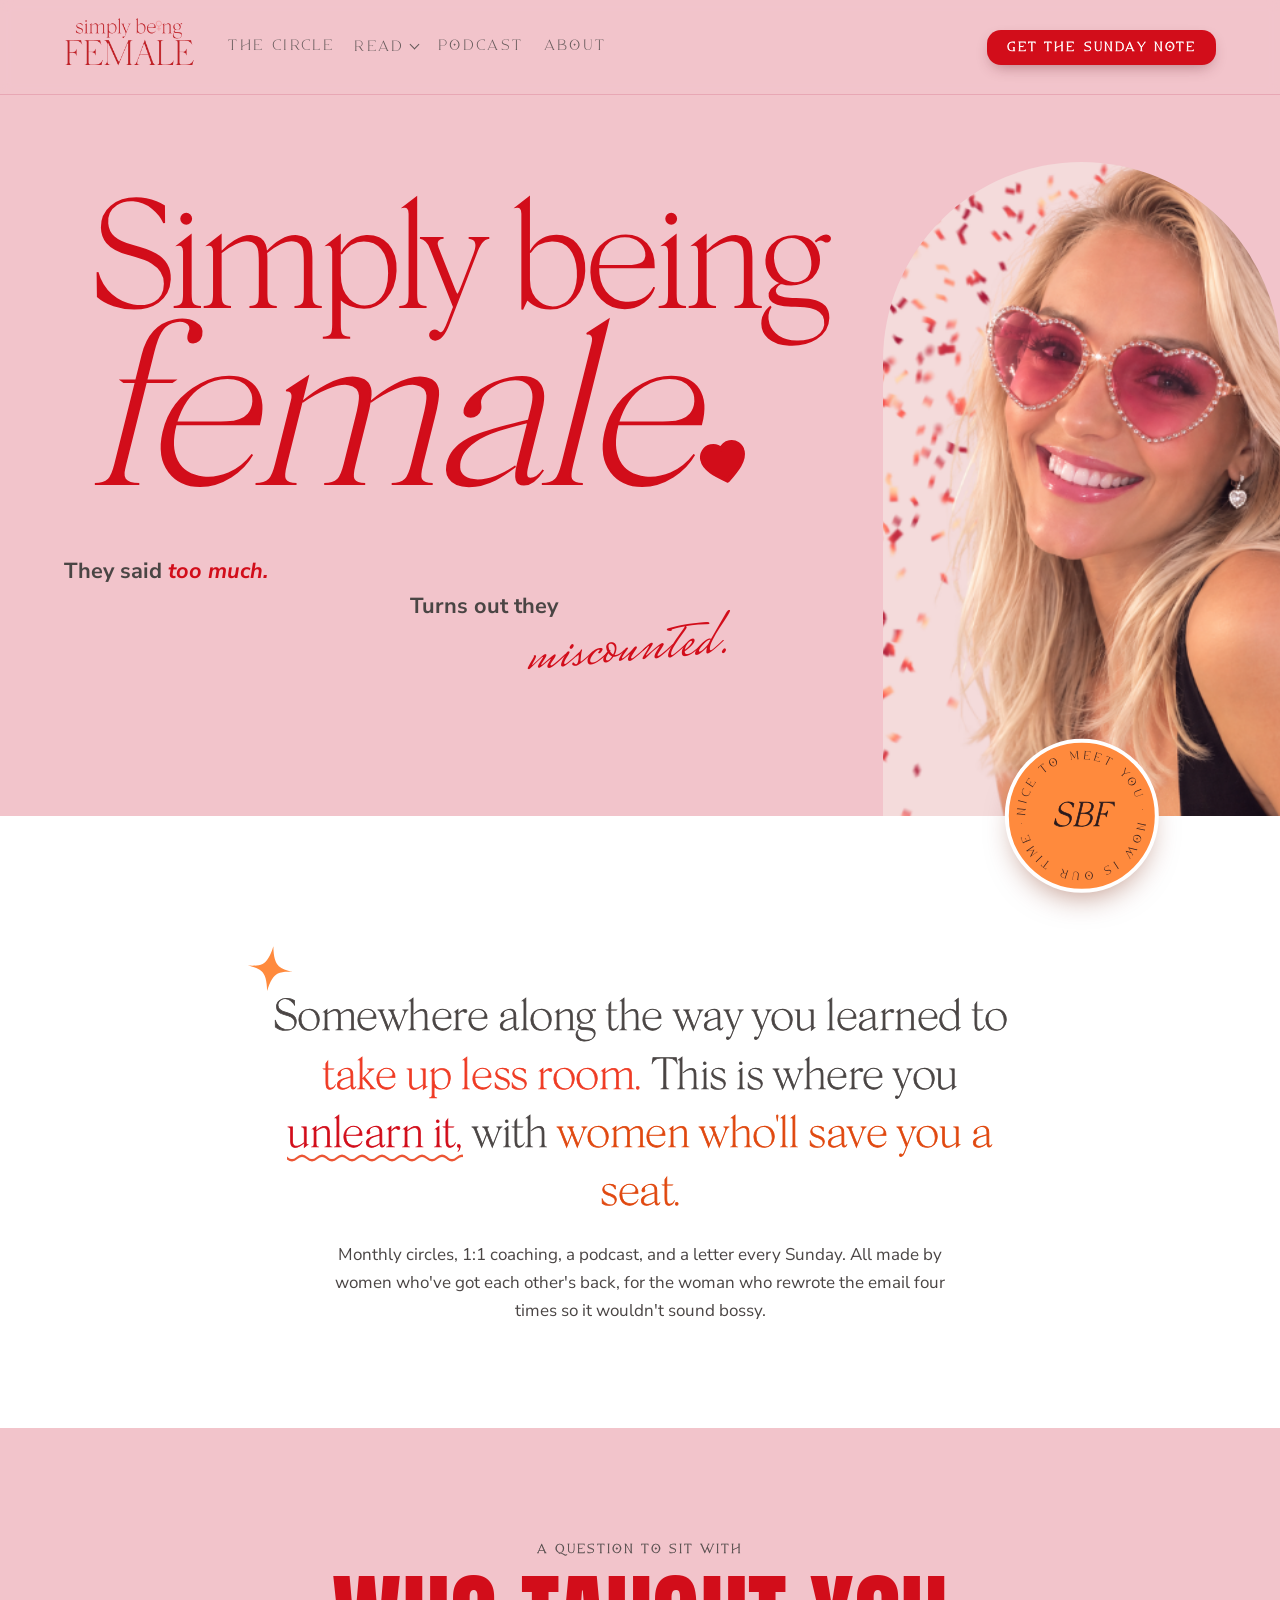
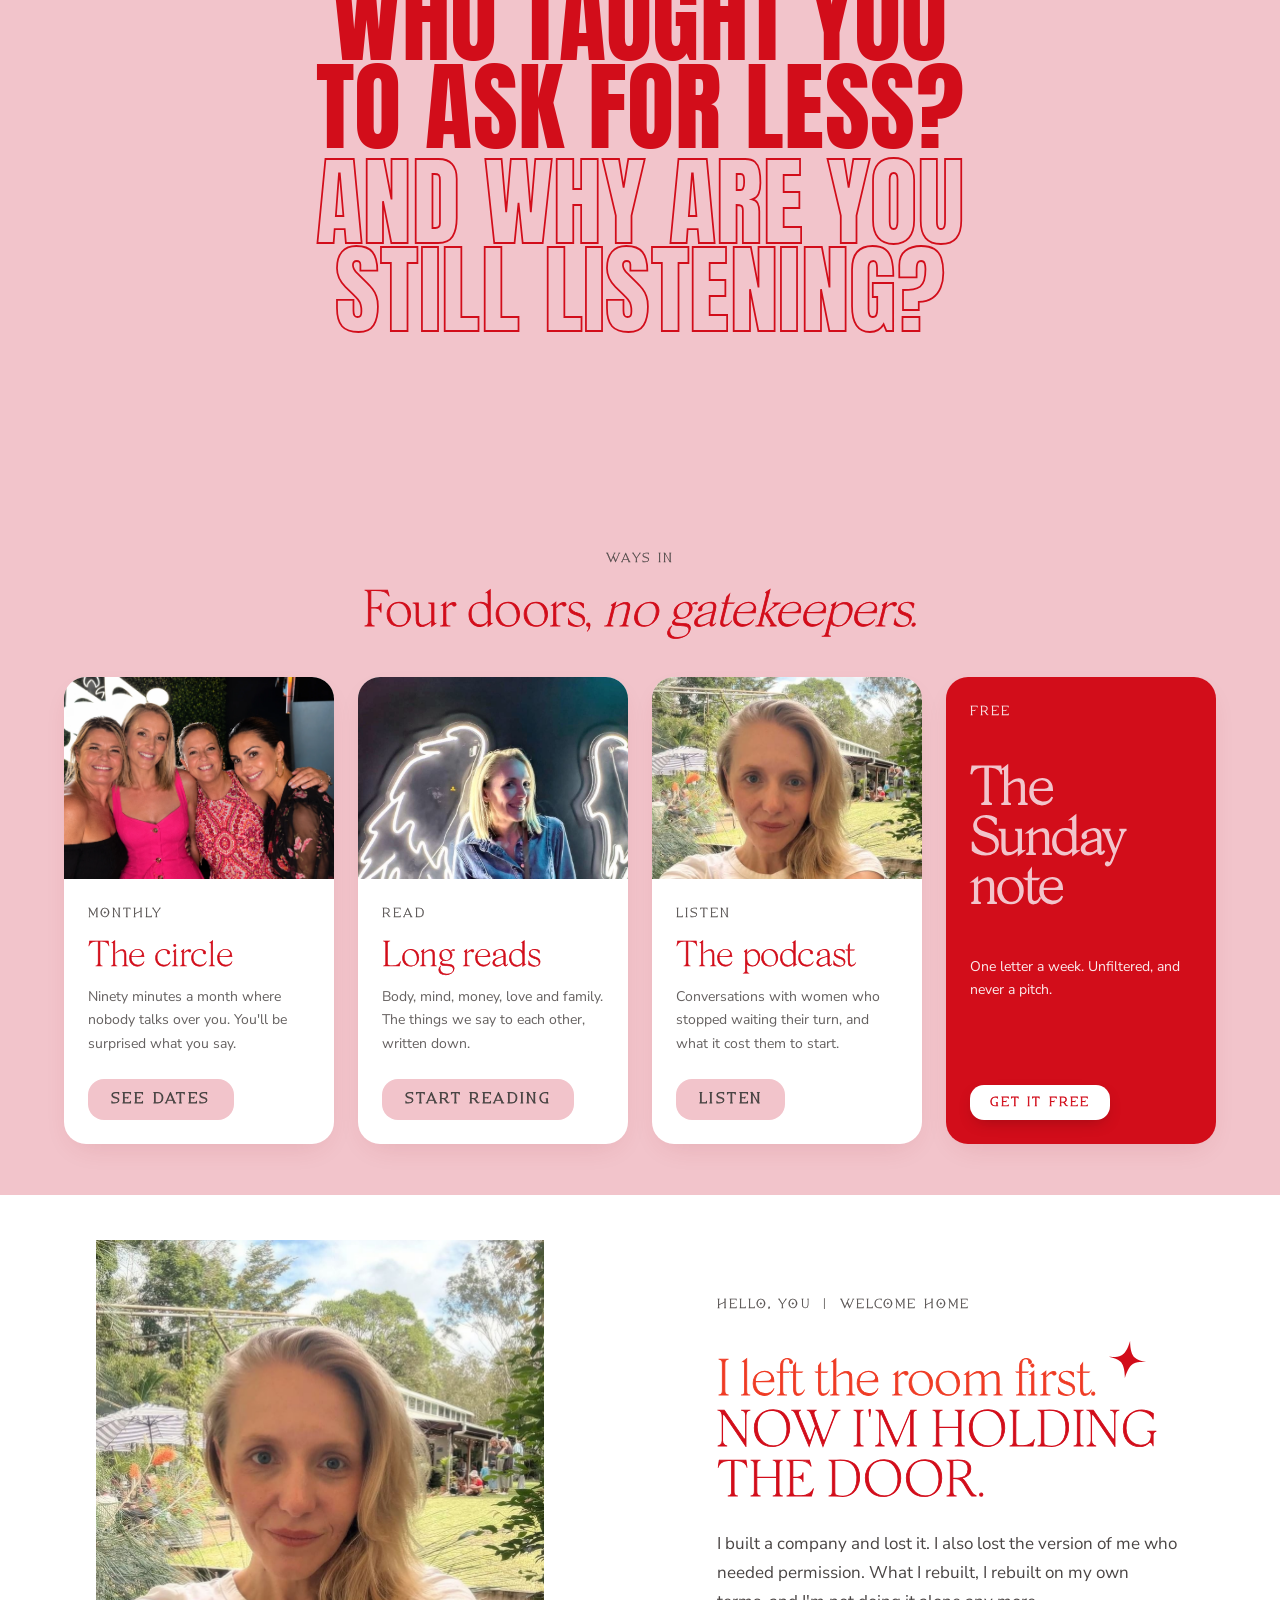
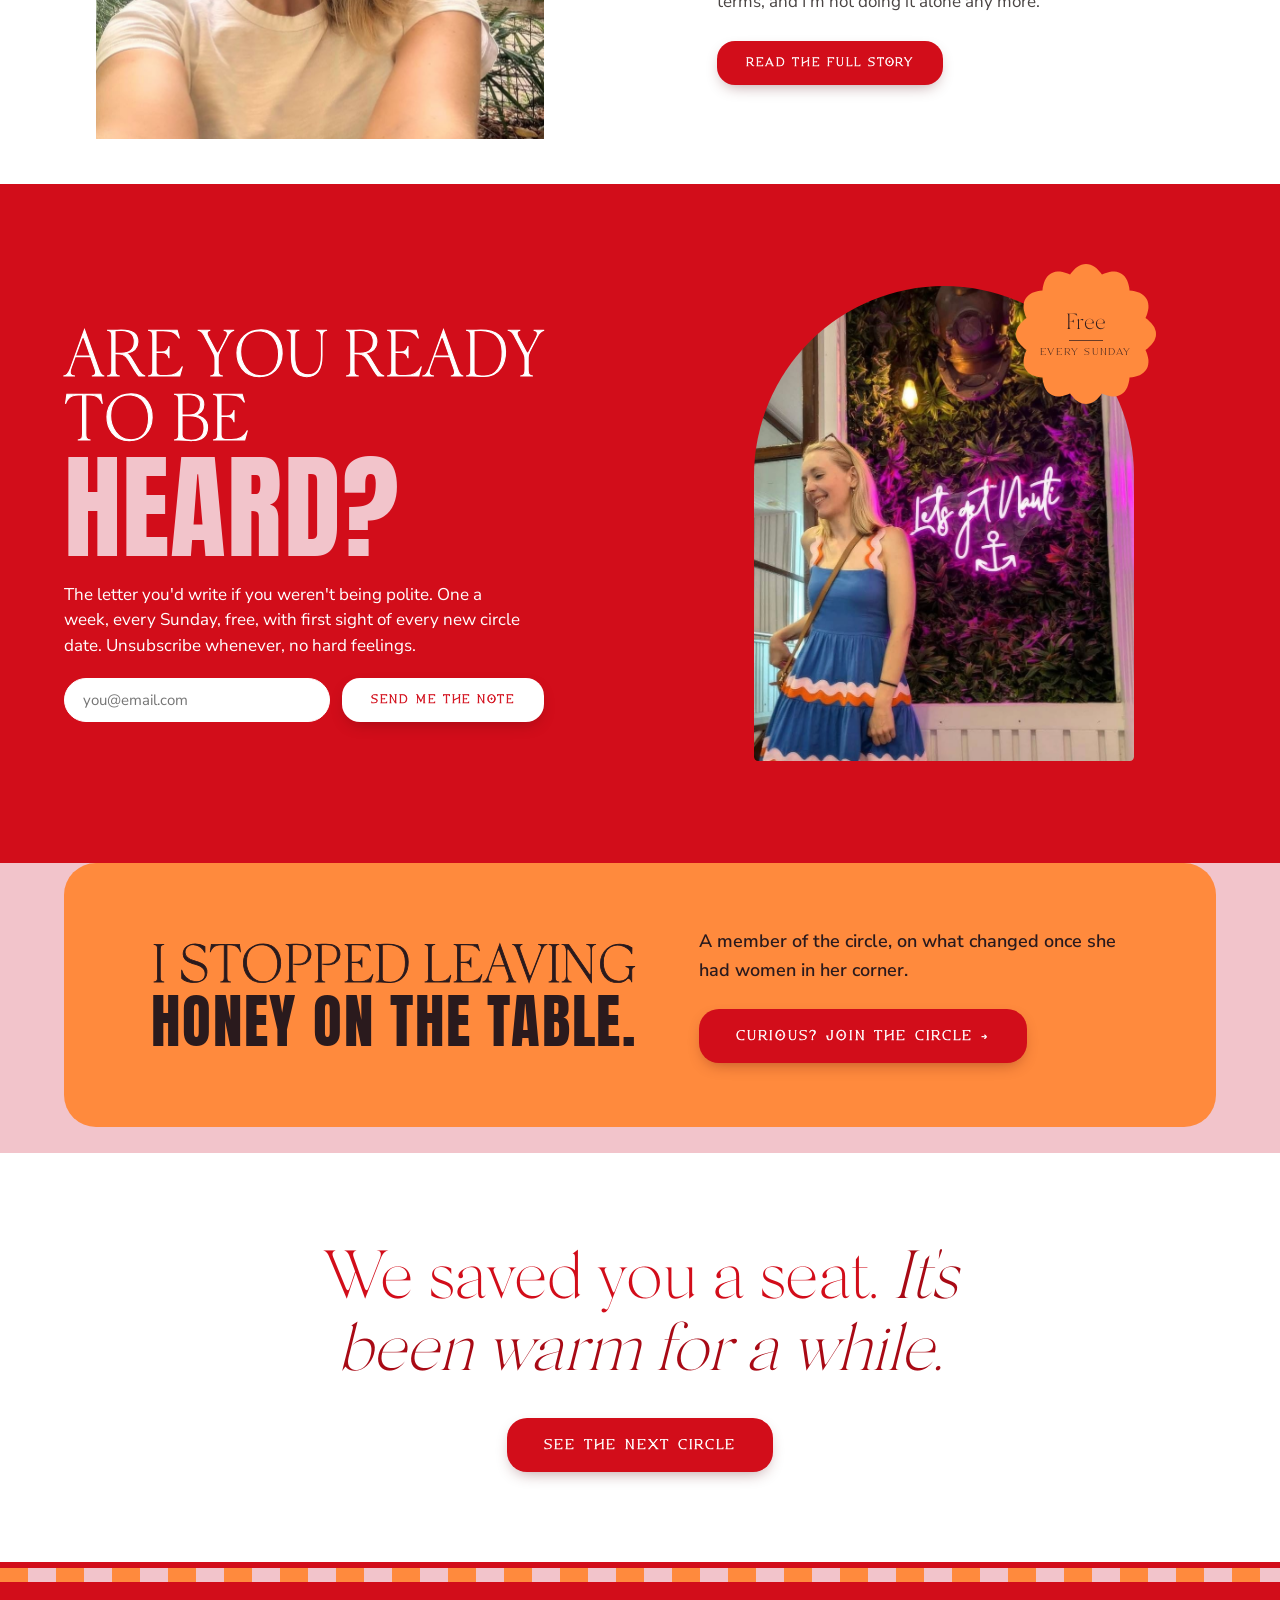
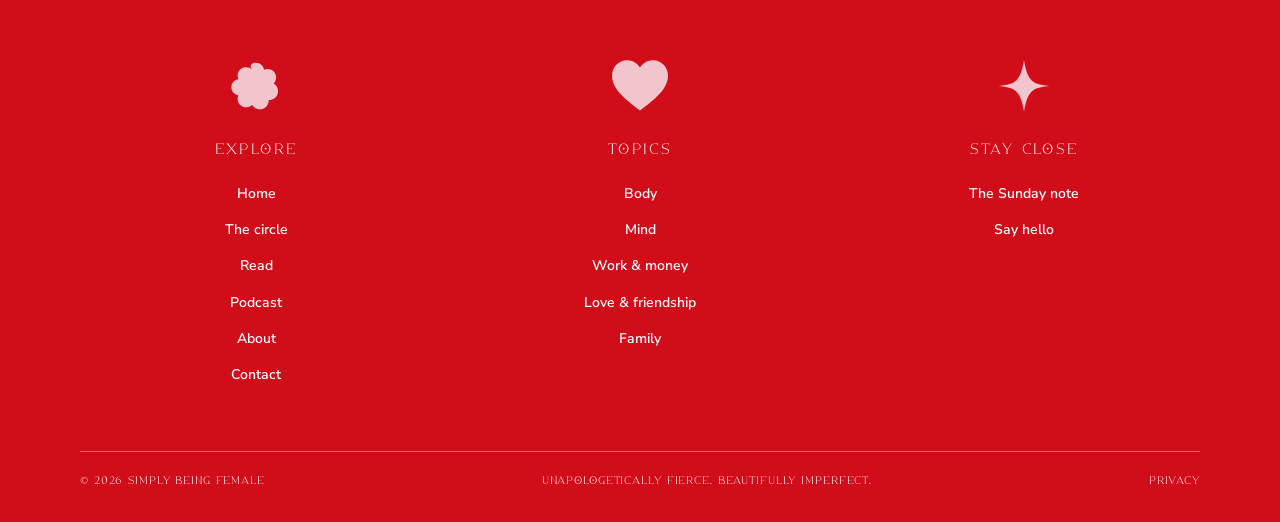
==== commit 266452b4: "Poster Pink + Tangerine palette across the site Pink poster canvas, logo-red giant type, tangerine b" ====
--- a/index.html
+++ b/index.html
@@ -13,7 +13,7 @@
   <meta property="og:image" content="https://simplybeingfemale.netlify.app/assets/imagery/founder-garden.jpg" />
   <meta name="twitter:card" content="summary_large_image" />
   <link rel="icon" type="image/svg+xml" href="assets/favicon.svg" />
-  <link rel="stylesheet" href="style.css?v=20261121e" />
+  <link rel="stylesheet" href="style.css?v=20261121g" />
 </head>
 <body>
 
--- a/style.css
+++ b/style.css
@@ -29,34 +29,41 @@
      take INK text (white on them is only 2-3:1); white / off-white / pale
      pink sections take cherry headings + ink body. Alternate one bold block
      with one white or pale section. Full table in CLAUDE.md. */
+  /* 2026-11-21 PALETTE: Poster Pink + Tangerine (owner chose option C on the palette page).
+     Poster pink canvas #F2C4CB, logo red #D20D1A, vermilion #EF3B24 for display type on white,
+     tangerine #FF8A3D for blocks (deep ink text only), no burgundy. Legacy token names kept and
+     re-pointed so existing rules follow. White text only on red. */
+  --sbf-vermilion: #EF3B24;  /* display type on white (3.9, large only) */
+  --sbf-orange-text: #E0480F; /* orange words on white (4.1, large only) */
+  --sbf-ink-deep: #2A1A1D;   /* text on tangerine (7.1) */
   --sbf-red: #D20D1A;        /* Crimson apple — signature (~ logo red) */
-  --sbf-red-deep: #BF0C18;   /* Scarlet — hover; red text on pale pink */
+  --sbf-red-deep: #A80A15;   /* Scarlet — hover; red text on pale pink */
   --sbf-red-bright: #D81A51; /* bright raspberry — large display only */
   --sbf-cherry: #D20D1A;     /* alias of red */
-  --sbf-raspberry: #BF0C18;  /* Scarlet — bold block (white text 6.4) */
-
-  --sbf-berry: #732235;      /* deep strawberry (strawberry at 48%) — high-contrast block: white 10.4, pale pink 7.1 */
-  --sbf-pink: #EF476F;       /* Strawberry — blocks and accents (ink text 4.7) */
-  --sbf-pink-deep: #C91D56;  /* dark strawberry (strawberry's hue, deepened) — hover on pink, pink text on white; white text 5.5 */
-  --sbf-candy: #FAC8D4;      /* pale strawberry — big words on reds */
-  --sbf-bubblegum: #D94549;  /* Rose blush — highlight words on white (4.3) */
-  --sbf-blush: #FEF6F6;      /* pale pink sections — half the tint of #FCEDEE (owner: "at least half lighter") */
-  --sbf-petal: #FAC8D4;      /* pale strawberry — giant hero lettering, photo placeholders */
-  --sbf-blush-deep: #FAE6E7; /* hover on blush */
-  --sbf-cotton: #FAE6E7;     /* alias of blush-deep */
-
-  --sbf-cream: #FAF6F3;      /* off-white page background */
+  --sbf-raspberry: #D20D1A;  /* Scarlet — bold block (white text 6.4) */
+
+  --sbf-berry: #2A1A1D;      /* deep strawberry (strawberry at 48%) — high-contrast block: white 10.4, pale pink 7.1 */
+  --sbf-pink: #EF3B24;       /* Strawberry — blocks and accents (ink text 4.7) */
+  --sbf-pink-deep: #D20D1A;  /* dark strawberry (strawberry's hue, deepened) — hover on pink, pink text on white; white text 5.5 */
+  --sbf-candy: #F2C4CB;      /* pale strawberry — big words on reds */
+  --sbf-bubblegum: #EF3B24;  /* Rose blush — highlight words on white (4.3) */
+  --sbf-blush: #F2C4CB;      /* pale pink sections — half the tint of #FCEDEE (owner: "at least half lighter") */
+  --sbf-petal: #F2C4CB;      /* pale strawberry — giant hero lettering, photo placeholders */
+  --sbf-blush-deep: #F8DCE1; /* hover on blush */
+  --sbf-cotton: #F8DCE1;     /* alias of blush-deep */
+
+  --sbf-cream: #F2C4CB;      /* off-white page background */
   --sbf-paper: #FFFFFF;      /* white sections — the breathing room */
   --sbf-ink: #4A4544;        /* owner (2026-10-10): warm charcoal for all text — was grey #616161, berry-brown #6E4448, deep berry #3B0A12 */
   --sbf-ink-soft: #4A4544;
-  --sbf-line: #F5DADF;       /* hairline borders */
-
-  --sbf-coral: #EC5534;      /* Papaya punch (owner-supplied) — highlight words: 3.6 on white, keep them large */
-  --sbf-orange: #EC5534;     /* Papaya punch — bands, blocks (ink text 4.8; white only 3.6) */
-  --sbf-apricot: #FFF0EB;    /* pale papaya tint (unused so far) */
-  --sbf-yellow: #FFBE00;     /* golden yellow — sampled from owner ref (säge); small pops: badge, starburst (ink text 10:1, never white) */
-  --sbf-wine: #BF0C18;       /* legacy name — Scarlet */
-  --sbf-burnt: #BF0C18;      /* legacy name — Scarlet */
+  --sbf-line: #E8A7B4;       /* hairline borders */
+
+  --sbf-coral: #FF8A3D;      /* Papaya punch (owner-supplied) — highlight words: 3.6 on white, keep them large */
+  --sbf-orange: #FF8A3D;     /* Papaya punch — bands, blocks (ink text 4.8; white only 3.6) */
+  --sbf-apricot: #FFE3CF;    /* pale papaya tint (unused so far) */
+  --sbf-yellow: #FF8A3D;     /* golden yellow — sampled from owner ref (säge); small pops: badge, starburst (ink text 10:1, never white) */
+  --sbf-wine: #D20D1A;       /* legacy name — Scarlet */
+  --sbf-burnt: #D20D1A;      /* legacy name — Scarlet */
 
   --text-heading: var(--sbf-red);
   --text-body: var(--sbf-ink);
@@ -1436,3 +1443,72 @@
 .prose-meta { font-size: var(--text-body-sm); color: var(--text-muted); margin-top: var(--space-8); }
 .closing-seat-title em { color: var(--sbf-red-deep); }
 @media (max-width: 600px) { .hide-sm { display: none; } }
+
+/* ---------------------------------------------------------------
+   2026-11-21 Poster Pink + Tangerine: component overrides
+   --------------------------------------------------------------- */
+/* Hero: a pink poster, giant words in logo red (3.5, display only) */
+.hero-giant-wrap { background: var(--sbf-cream); color: var(--sbf-ink); }
+.hero-giant { color: var(--sbf-red); }
+.hero-side { color: var(--sbf-ink); }
+.hero-side em { color: var(--sbf-red); }
+.hero-side .script { color: var(--sbf-red); }
+@media (min-width: 761px) { .hero-side.right { text-shadow: none; } .hero-side.right .script { color: var(--sbf-red); } }
+
+/* Spinning badge: tangerine with deep ink lettering (7.1) */
+.spin-badge { background: var(--sbf-orange); box-shadow: 0 14px 30px -12px rgba(120, 30, 0, .5); }
+.spin-badge text { fill: var(--sbf-ink-deep); }
+.spin-badge-mark { color: var(--sbf-ink-deep); }
+
+/* Statement on white: coloured phrases stay large */
+.hl-rasp { color: var(--sbf-vermilion); }
+.hl-coral { color: var(--sbf-orange-text); }
+.heading-orange { color: var(--sbf-red); }
+.founder-split-title .lower { color: var(--sbf-vermilion); }
+
+/* Pink sections: charcoal text, red headings */
+.section.tone-blush { color: var(--sbf-ink); }
+.section.tone-blush h1, .section.tone-blush h2 { color: var(--sbf-red); }
+.section.tone-petal { color: var(--sbf-ink); }
+.section.tone-petal em { color: var(--sbf-red-deep); }
+.provocation-line { color: var(--sbf-red); }
+.provocation-line em { color: var(--sbf-ink); }
+.empty-note { background: var(--sbf-blush-deep); }
+
+/* Signup block on red: white button with red text, tangerine starburst */
+.ready-signup .btn-onred { background: var(--sbf-paper); color: var(--sbf-red); }
+.ready-signup .btn-onred:hover { background: var(--sbf-orange); color: var(--sbf-ink-deep); }
+.starburst { background: var(--sbf-orange); color: var(--sbf-ink-deep); }
+
+/* Quote banner: tangerine with deep ink (7.1) */
+.quote-banner { background: var(--sbf-orange); }
+.quote-banner-title { color: var(--sbf-ink-deep); }
+.quote-banner-title .punch { color: var(--sbf-ink-deep); }
+.quote-banner-copy { color: var(--sbf-ink-deep); }
+.quote-banner-btn { background: var(--sbf-red); color: var(--sbf-paper); }
+.quote-banner-btn:hover { background: var(--sbf-red-deep); color: var(--sbf-paper); }
+
+/* Closing band on white so it doesn't merge with the pink canvas */
+.section.closing-seat { background: var(--sbf-paper); }
+
+/* Footer: white small text on red (5.5); tangerine and pink candy stripe on top */
+.footer-col-title { color: var(--sbf-paper); }
+.site-footer { position: relative; }
+.site-footer::before { content: ""; position: absolute; left: 0; right: 0; top: 0; height: 14px; background: repeating-linear-gradient(90deg, var(--sbf-orange) 0 28px, var(--sbf-cream) 28px 56px); }
+/* Contrast fixes from the page-by-page audit (small text needs 4.5:1) */
+.nav-link:hover, .nav-link.active { color: var(--sbf-red-deep); }            /* 5.0 on pink */
+.belief-num { color: var(--sbf-red-deep); }
+.btn-secondary { background: var(--sbf-paper); color: var(--sbf-red); }     /* 5.5 */
+.btn-secondary:hover { background: var(--sbf-blush-deep); color: var(--sbf-red-deep); }
+.tag.active { color: var(--sbf-paper); }                                     /* 5.5 */
+.badge-pink { background: var(--sbf-blush); color: var(--sbf-red-deep); }   /* 5.0 */
+.badge-yellow { color: var(--sbf-ink-deep); }                                /* 7.1 */
+.feature-mark { color: var(--sbf-red); }
+.card.tone-red, .card.tone-red .card-eyebrow, .card.tone-red p { color: var(--sbf-paper); }
+.section.tone-raspberry .eyebrow, .section.tone-red .eyebrow, .eyebrow.on-blush { color: var(--sbf-paper); }
+.section.tone-red, .section.tone-red .lede { color: var(--sbf-paper); }
+.marquee.tone-pink { background: var(--sbf-blush); color: var(--sbf-red-deep); }
+.badge-outline { color: var(--sbf-red-deep); box-shadow: inset 0 0 0 1px var(--sbf-red-deep); }
+/* Poster moment: the question band in giant condensed type, second line outlined (from the "What's this?" reference) */
+.provocation-line { font-family: var(--font-punch); font-weight: 400; text-transform: uppercase; font-size: clamp(44px, 7.6vw, 112px); line-height: .9; letter-spacing: .005em; max-width: 14ch; color: var(--sbf-red); -webkit-text-stroke: 0; }
+.provocation-line em { display: block; font-style: normal; color: transparent; -webkit-text-stroke: max(1.5px, .018em) var(--sbf-red); margin-top: .08em; }
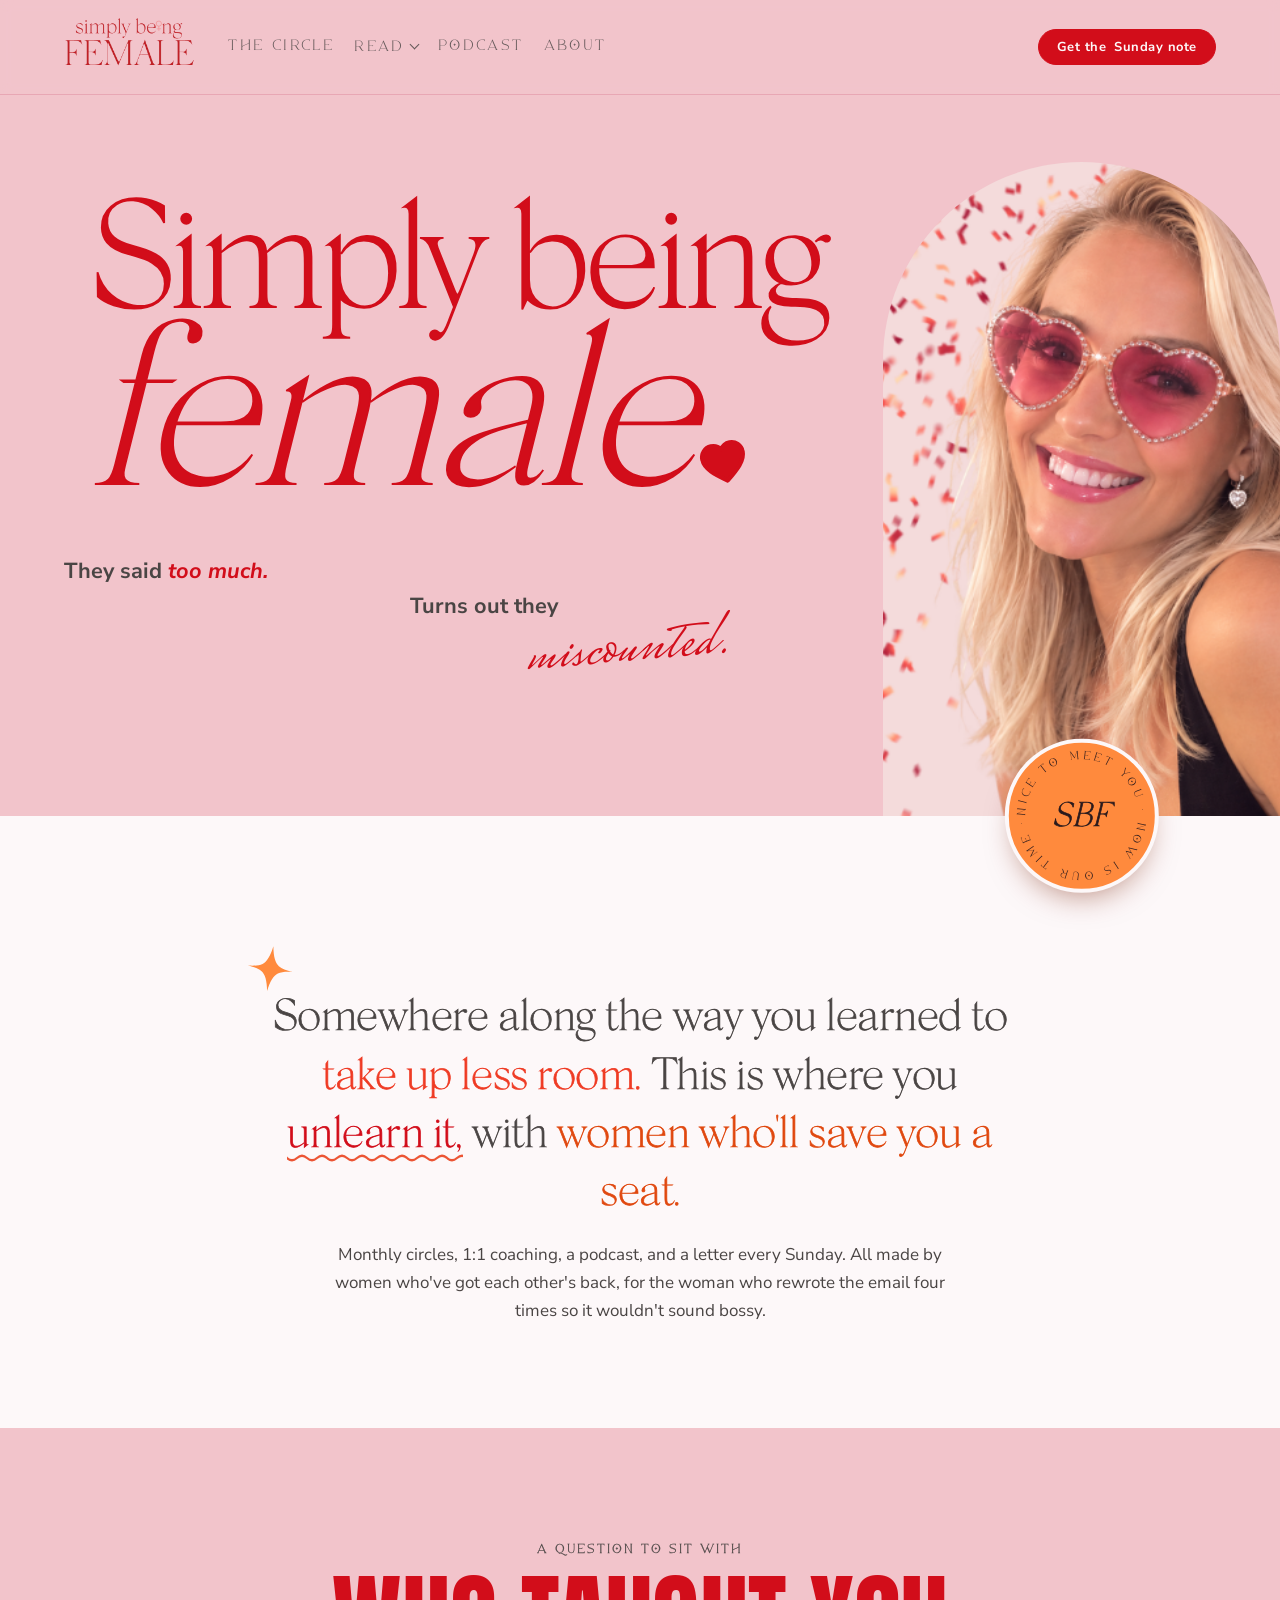
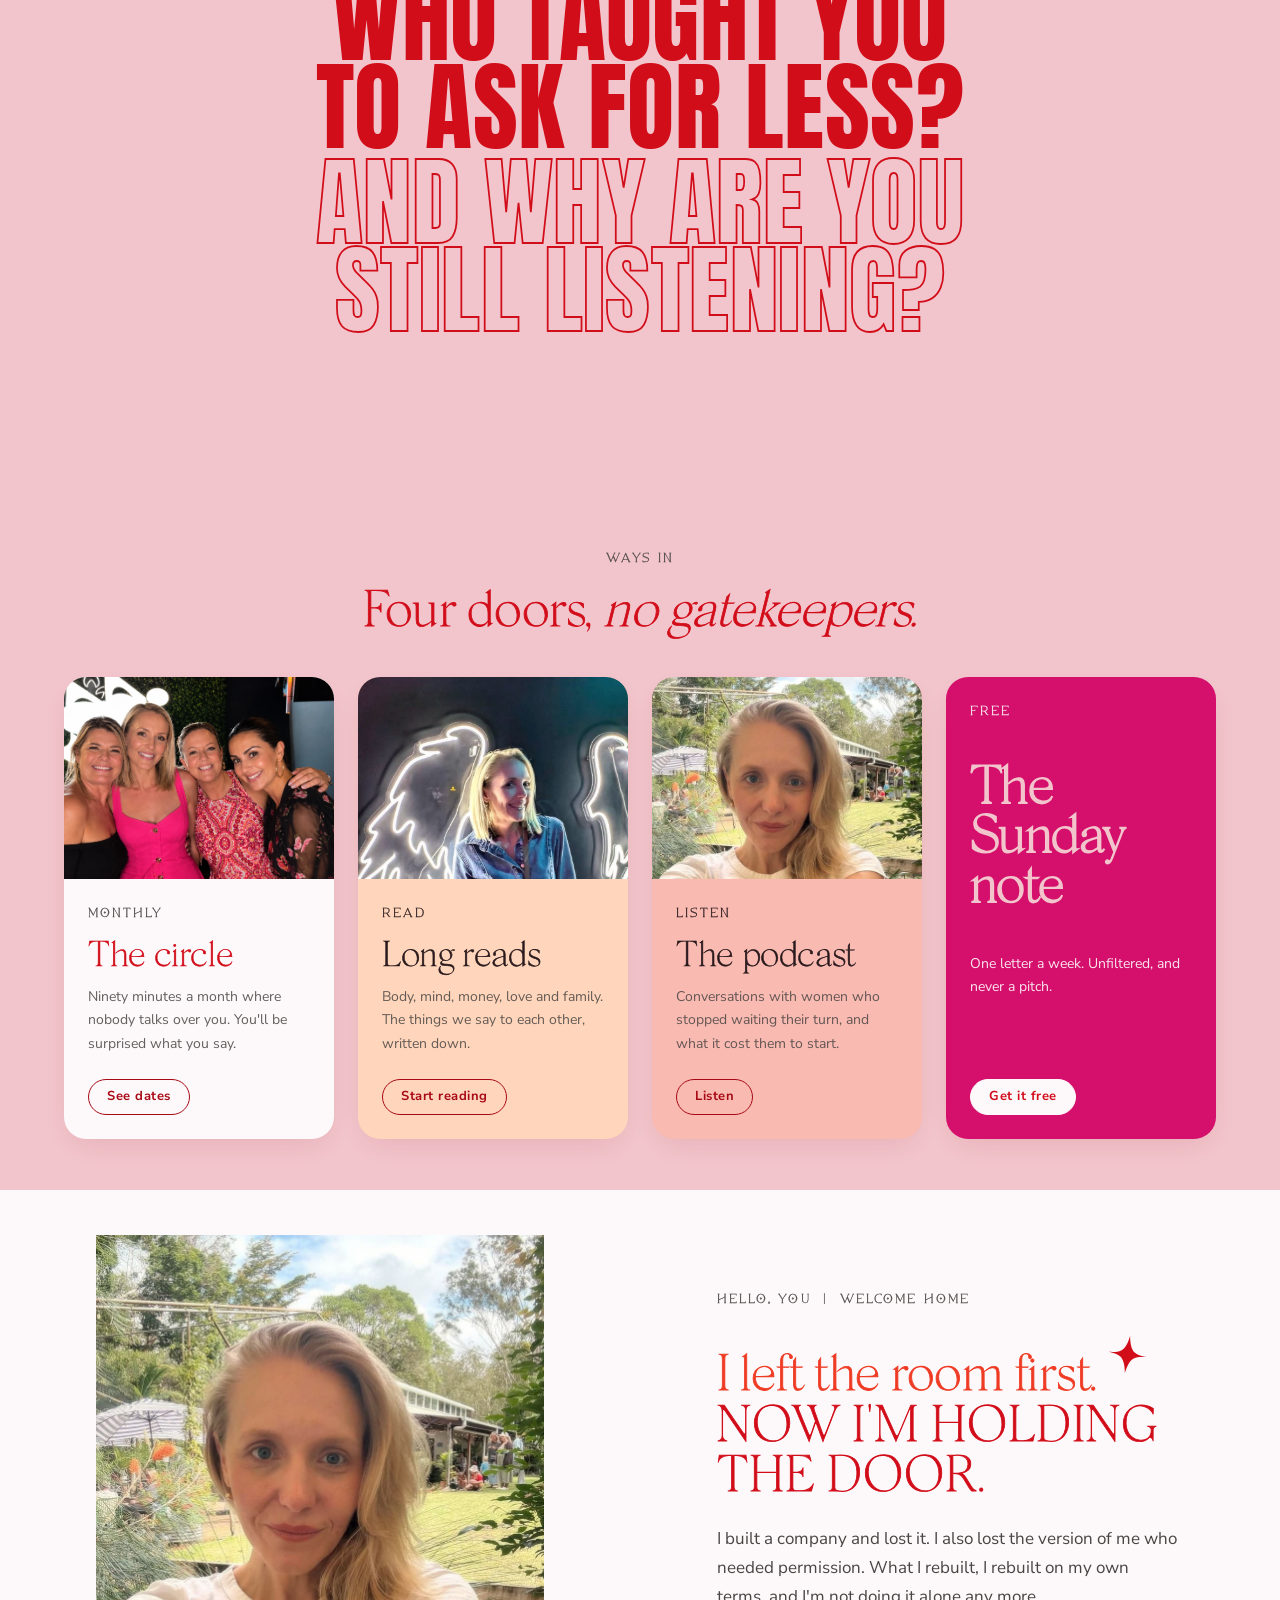
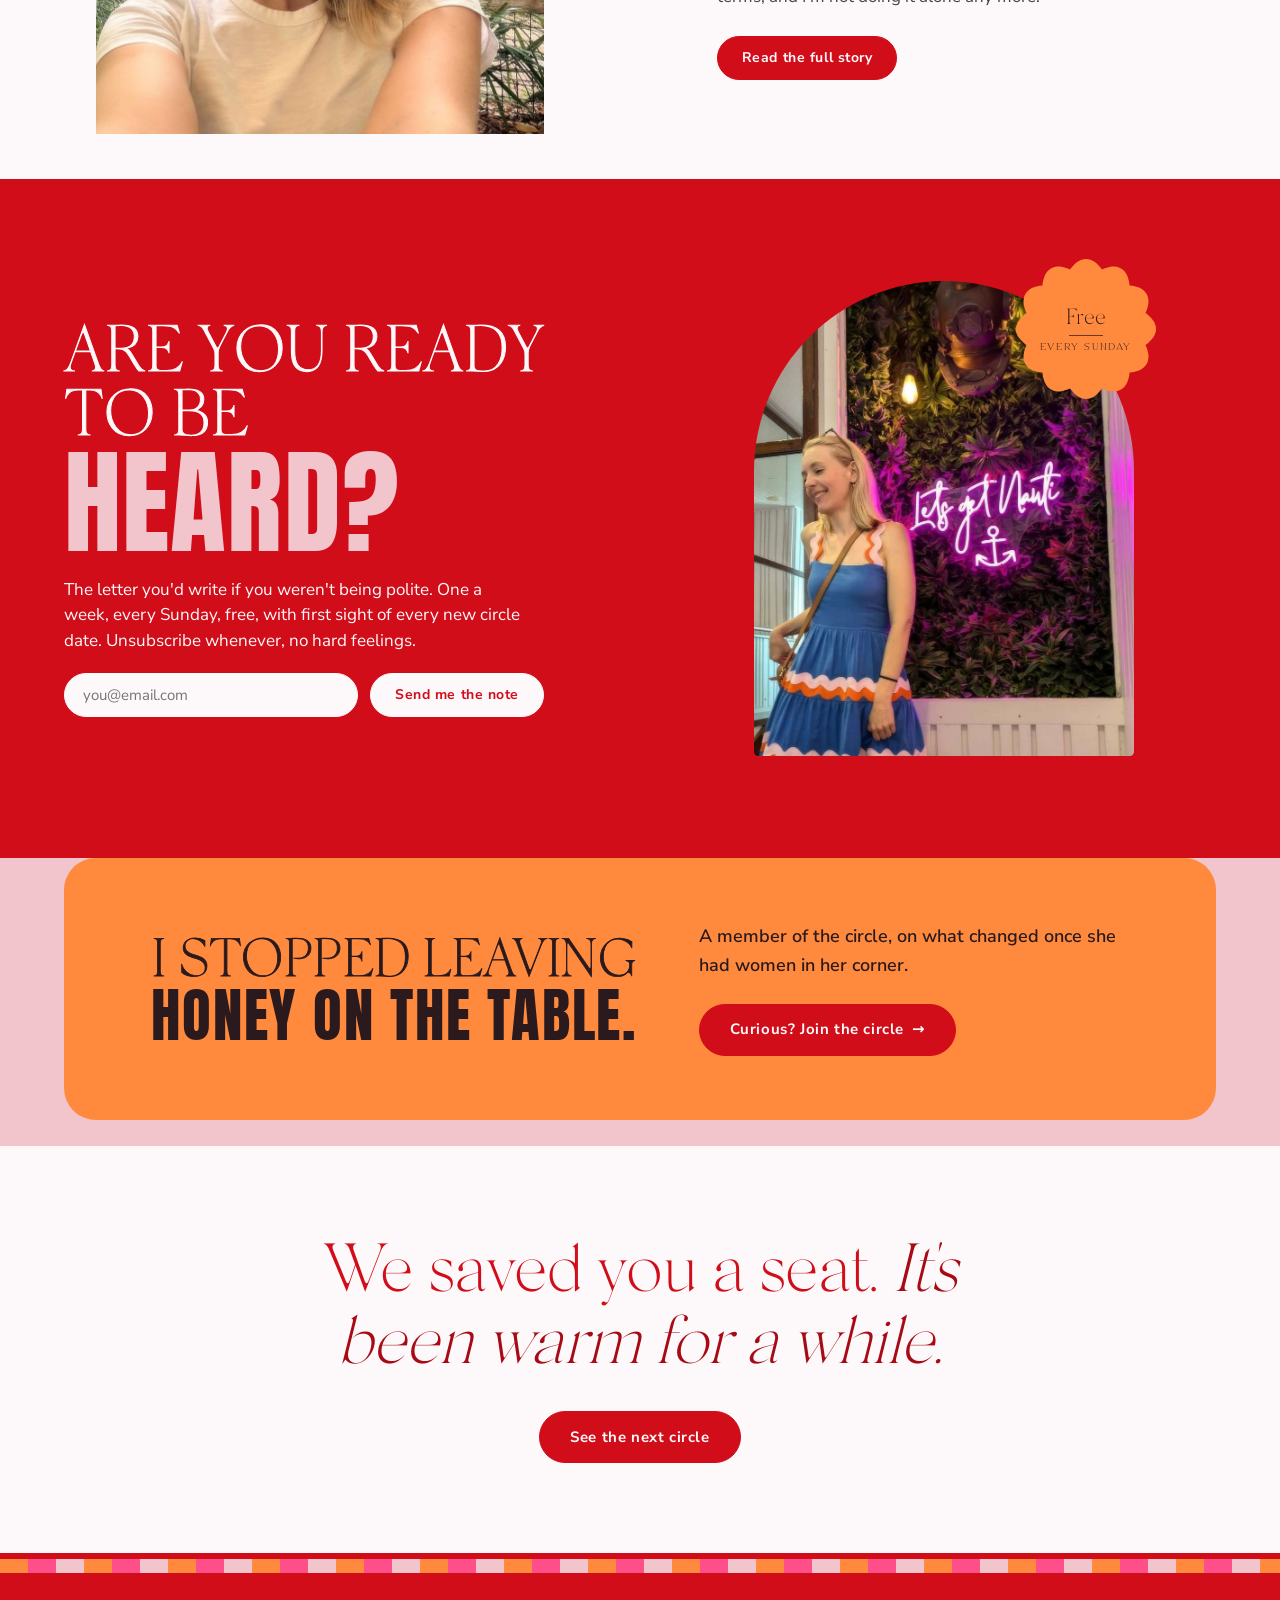
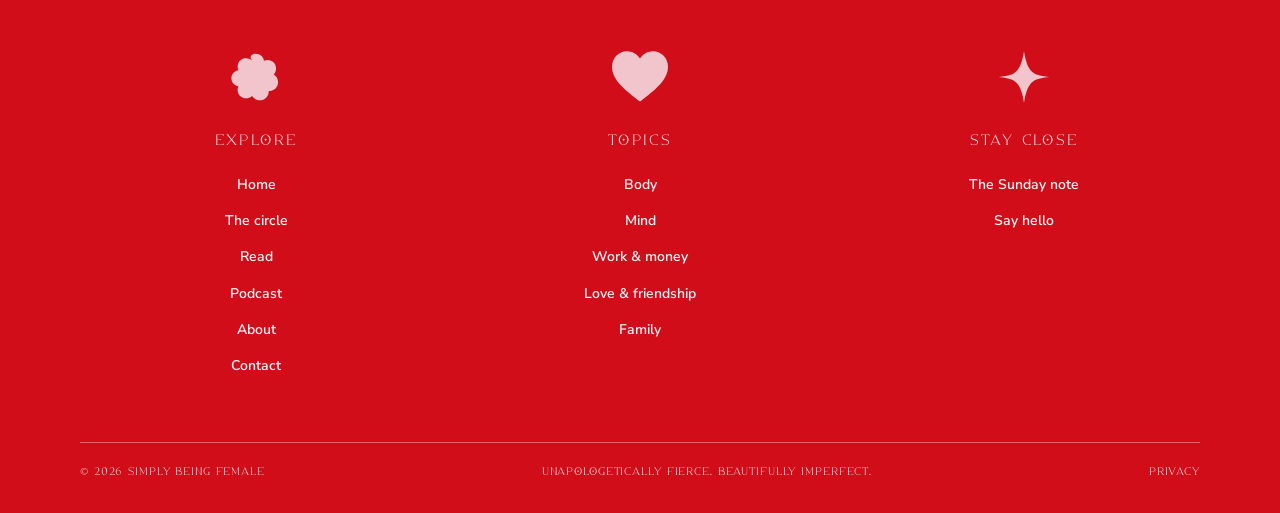
==== commit 5eba6982: "Outline-pill buttons and the full colour system across the site Buttons: one solid lipstick-red prim" ====
--- a/index.html
+++ b/index.html
@@ -13,7 +13,7 @@
   <meta property="og:image" content="https://simplybeingfemale.netlify.app/assets/imagery/founder-garden.jpg" />
   <meta name="twitter:card" content="summary_large_image" />
   <link rel="icon" type="image/svg+xml" href="assets/favicon.svg" />
-  <link rel="stylesheet" href="style.css?v=20261121g" />
+  <link rel="stylesheet" href="style.css?v=20261121i" />
 </head>
 <body>
 
@@ -107,7 +107,7 @@
               <div class="card-footer"><a class="btn btn-ghost btn-sm" href="circle.html">See dates</a></div>
             </div>
           </div>
-          <div class="card hoverable">
+          <div class="card hoverable tint-peach">
             <div class="card-media photo-mask"><img src="assets/imagery/coaching-wings.jpg" alt="The founder in a denim dress in front of glowing neon wings" loading="lazy" /></div>
             <div class="card-body">
               <span class="card-eyebrow">Read</span>
@@ -116,7 +116,7 @@
               <div class="card-footer"><a class="btn btn-ghost btn-sm" href="blog.html">Start reading</a></div>
             </div>
           </div>
-          <div class="card hoverable">
+          <div class="card hoverable tint-salmon">
             <div class="card-media photo-mask"><img src="assets/imagery/founder-face-round.jpg" alt="The founder smiling" loading="lazy" /></div>
             <div class="card-body">
               <span class="card-eyebrow">Listen</span>
@@ -125,7 +125,7 @@
               <div class="card-footer"><a class="btn btn-ghost btn-sm" href="podcast.html">Listen</a></div>
             </div>
           </div>
-          <div class="card tone-red">
+          <div class="card tone-fierce">
             <div class="card-body">
               <span class="card-eyebrow">Free</span>
               <h3 class="card-title card-title-stack">The<br />Sunday<br />note</h3>
--- a/style.css
+++ b/style.css
@@ -36,6 +36,15 @@
   --sbf-vermilion: #EF3B24;  /* display type on white (3.9, large only) */
   --sbf-orange-text: #E0480F; /* orange words on white (4.1, large only) */
   --sbf-ink-deep: #2A1A1D;   /* text on tangerine (7.1) */
+  /* Colour system 2026-11-21 additions (see the brand style guide) */
+  --sbf-fierce: #D4106C;     /* fierce pink: white text 5.1 */
+  --sbf-neon: #FF4F8B;       /* neon pink: deep ink text only (5.3) */
+  --sbf-mist: #F8DFE2;       /* pink mist: alternate light sections */
+  --sbf-peach: #FFD6BB;      /* cards, chips */
+  --sbf-peach-cream: #FFEDE2;
+  --sbf-salmon: #F9BAB2;
+  --sbf-sorbet: #FDE2DE;
+  --sbf-butter: #FFE7B3;     /* flower centres only */
   --sbf-red: #D20D1A;        /* Crimson apple — signature (~ logo red) */
   --sbf-red-deep: #A80A15;   /* Scarlet — hover; red text on pale pink */
   --sbf-red-bright: #D81A51; /* bright raspberry — large display only */
@@ -53,7 +62,7 @@
   --sbf-cotton: #F8DCE1;     /* alias of blush-deep */
 
   --sbf-cream: #F2C4CB;      /* off-white page background */
-  --sbf-paper: #FFFFFF;      /* white sections — the breathing room */
+  --sbf-paper: #FDF8F9; /* 2026-11-21 shell, replaces pure white (colour system) */      /* white sections — the breathing room */
   --sbf-ink: #4A4544;        /* owner (2026-10-10): warm charcoal for all text — was grey #616161, berry-brown #6E4448, deep berry #3B0A12 */
   --sbf-ink-soft: #4A4544;
   --sbf-line: #E8A7B4;       /* hairline borders */
@@ -1512,3 +1521,63 @@
 /* Poster moment: the question band in giant condensed type, second line outlined (from the "What's this?" reference) */
 .provocation-line { font-family: var(--font-punch); font-weight: 400; text-transform: uppercase; font-size: clamp(44px, 7.6vw, 112px); line-height: .9; letter-spacing: .005em; max-width: 14ch; color: var(--sbf-red); -webkit-text-stroke: 0; }
 .provocation-line em { display: block; font-style: normal; color: transparent; -webkit-text-stroke: max(1.5px, .018em) var(--sbf-red); margin-top: .08em; }
+
+/* ===============================================================
+   2026-11-21 BUTTONS: the outline pill (owner chose option 2 on the
+   button page; spec lives in the brand style guide, Button component).
+   One solid lipstick-red primary per view; everything else a 1.5px
+   outline that fills on hover. Nunito Sans 700, sentence case, no
+   shadow, no faux-bold stroke. Replaces every earlier .btn look.
+   =============================================================== */
+.btn, .btn-ghost.btn-sm, .ready-signup .btn-onred, .founder-split-btn, .btn-orange, .wavy-raspberry .btn-orange {
+  font-family: var(--font-body);
+  font-weight: 700;
+  font-size: 14px;
+  letter-spacing: .04em;
+  text-transform: none;
+  -webkit-text-stroke: 0;
+  border-radius: 999px;
+  border: 1.5px solid var(--sbf-red-deep);
+  background: transparent;
+  color: var(--sbf-red-deep);           /* 5.0 on poster pink, 7.3 on shell */
+  min-height: 44px;
+  padding: 0 24px;
+  box-shadow: none;
+}
+.btn:hover, .btn-ghost.btn-sm:hover, .btn-orange:hover, .wavy-raspberry .btn-orange:hover { background: var(--sbf-red-deep); border-color: var(--sbf-red-deep); color: var(--sbf-paper); transform: none; box-shadow: none; }
+.btn:active { transform: none; box-shadow: none; }
+.btn:focus-visible { outline: 3px solid var(--sbf-ink-deep); outline-offset: 3px; box-shadow: none; }
+.btn-sm, .btn-ghost.btn-sm { min-height: 36px; padding: 0 18px; font-size: 13px; }
+.btn-lg { min-height: 52px; padding: 0 30px; font-size: 15px; }
+
+/* Primary: the one solid button */
+.btn-primary, .founder-split-btn, .quote-banner-btn { background: var(--sbf-red); border-color: var(--sbf-red); color: var(--sbf-paper); }
+.btn-primary:hover, .founder-split-btn:hover, .quote-banner-btn:hover { background: var(--sbf-red-deep); border-color: var(--sbf-red-deep); color: var(--sbf-paper); }
+
+/* On red, fierce pink or deep blocks: white outline; primary becomes white */
+.section.tone-raspberry .btn, .section.tone-red .btn, .section.tone-fierce .btn, .card.tone-red .btn, .card.tone-fierce .btn, .ready .btn, .btn-onred, .btn-ghost.on-dark { background: transparent; border-color: var(--sbf-paper); color: var(--sbf-paper); }
+.section.tone-raspberry .btn:hover, .section.tone-red .btn:hover, .section.tone-fierce .btn:hover, .card.tone-red .btn:hover, .card.tone-fierce .btn:hover, .ready .btn:hover, .btn-onred:hover, .btn-ghost.on-dark:hover { background: var(--sbf-paper); border-color: var(--sbf-paper); color: var(--sbf-red); }
+.ready-signup .btn-onred, .section.tone-raspberry .btn-primary, .section.tone-fierce .btn-primary, .card.tone-fierce .btn-onred { background: var(--sbf-paper); border-color: var(--sbf-paper); color: var(--sbf-red); }
+.ready-signup .btn-onred:hover, .section.tone-raspberry .btn-primary:hover, .section.tone-fierce .btn-primary:hover { background: var(--sbf-candy); border-color: var(--sbf-candy); color: var(--sbf-red-deep); }
+.section.tone-raspberry .btn:focus-visible, .section.tone-red .btn:focus-visible, .section.tone-fierce .btn:focus-visible, .card.tone-red .btn:focus-visible, .card.tone-fierce .btn:focus-visible, .ready .btn:focus-visible { outline-color: var(--sbf-paper); }
+
+/* Colour system 2026-11-21: fierce pink, neon pink and the light tints in use */
+.section.tone-fierce { background: var(--sbf-fierce); color: var(--sbf-paper); }
+.section.tone-fierce h1, .section.tone-fierce h2, .section.tone-fierce h3, .section.tone-fierce .eyebrow, .section.tone-fierce .lede { color: var(--sbf-paper); }
+.section.tone-fierce em { color: var(--sbf-candy); }
+.section.tone-mist { background: var(--sbf-mist); color: var(--sbf-ink); }
+.section.tone-mist h1, .section.tone-mist h2 { color: var(--sbf-red); }
+.card.tone-fierce { background: var(--sbf-fierce); color: var(--sbf-paper); }
+.card.tone-fierce .card-eyebrow, .card.tone-fierce p, .card.tone-fierce .card-title { color: var(--sbf-paper); }
+.card.tone-fierce .card-title-stack { color: var(--sbf-candy); }
+.card.tint-peach { background: var(--sbf-peach); }
+.card.tint-salmon { background: var(--sbf-salmon); }
+.card.tint-peach .card-eyebrow, .card.tint-salmon .card-eyebrow { color: var(--sbf-ink-deep); }
+.card.tint-peach .card-title, .card.tint-salmon .card-title { color: var(--sbf-ink-deep); }
+.card.tint-peach p, .card.tint-salmon p { color: var(--sbf-ink); }
+.badge-pink { background: var(--sbf-neon); color: var(--sbf-ink-deep); }
+.empty-note { background: var(--sbf-mist); }
+.tag { background: var(--sbf-paper); }
+.site-footer::before { background: repeating-linear-gradient(90deg, var(--sbf-orange) 0 28px, var(--sbf-neon) 28px 56px, var(--sbf-cream) 56px 84px); }
+.section .ready-signup .btn-onred { background: var(--sbf-paper); border-color: var(--sbf-paper); color: var(--sbf-red); }  /* primary on red = white pill (beats .section.tone-raspberry .btn) */
+.section .ready-signup .btn-onred:hover { background: var(--sbf-candy); border-color: var(--sbf-candy); color: var(--sbf-red-deep); }
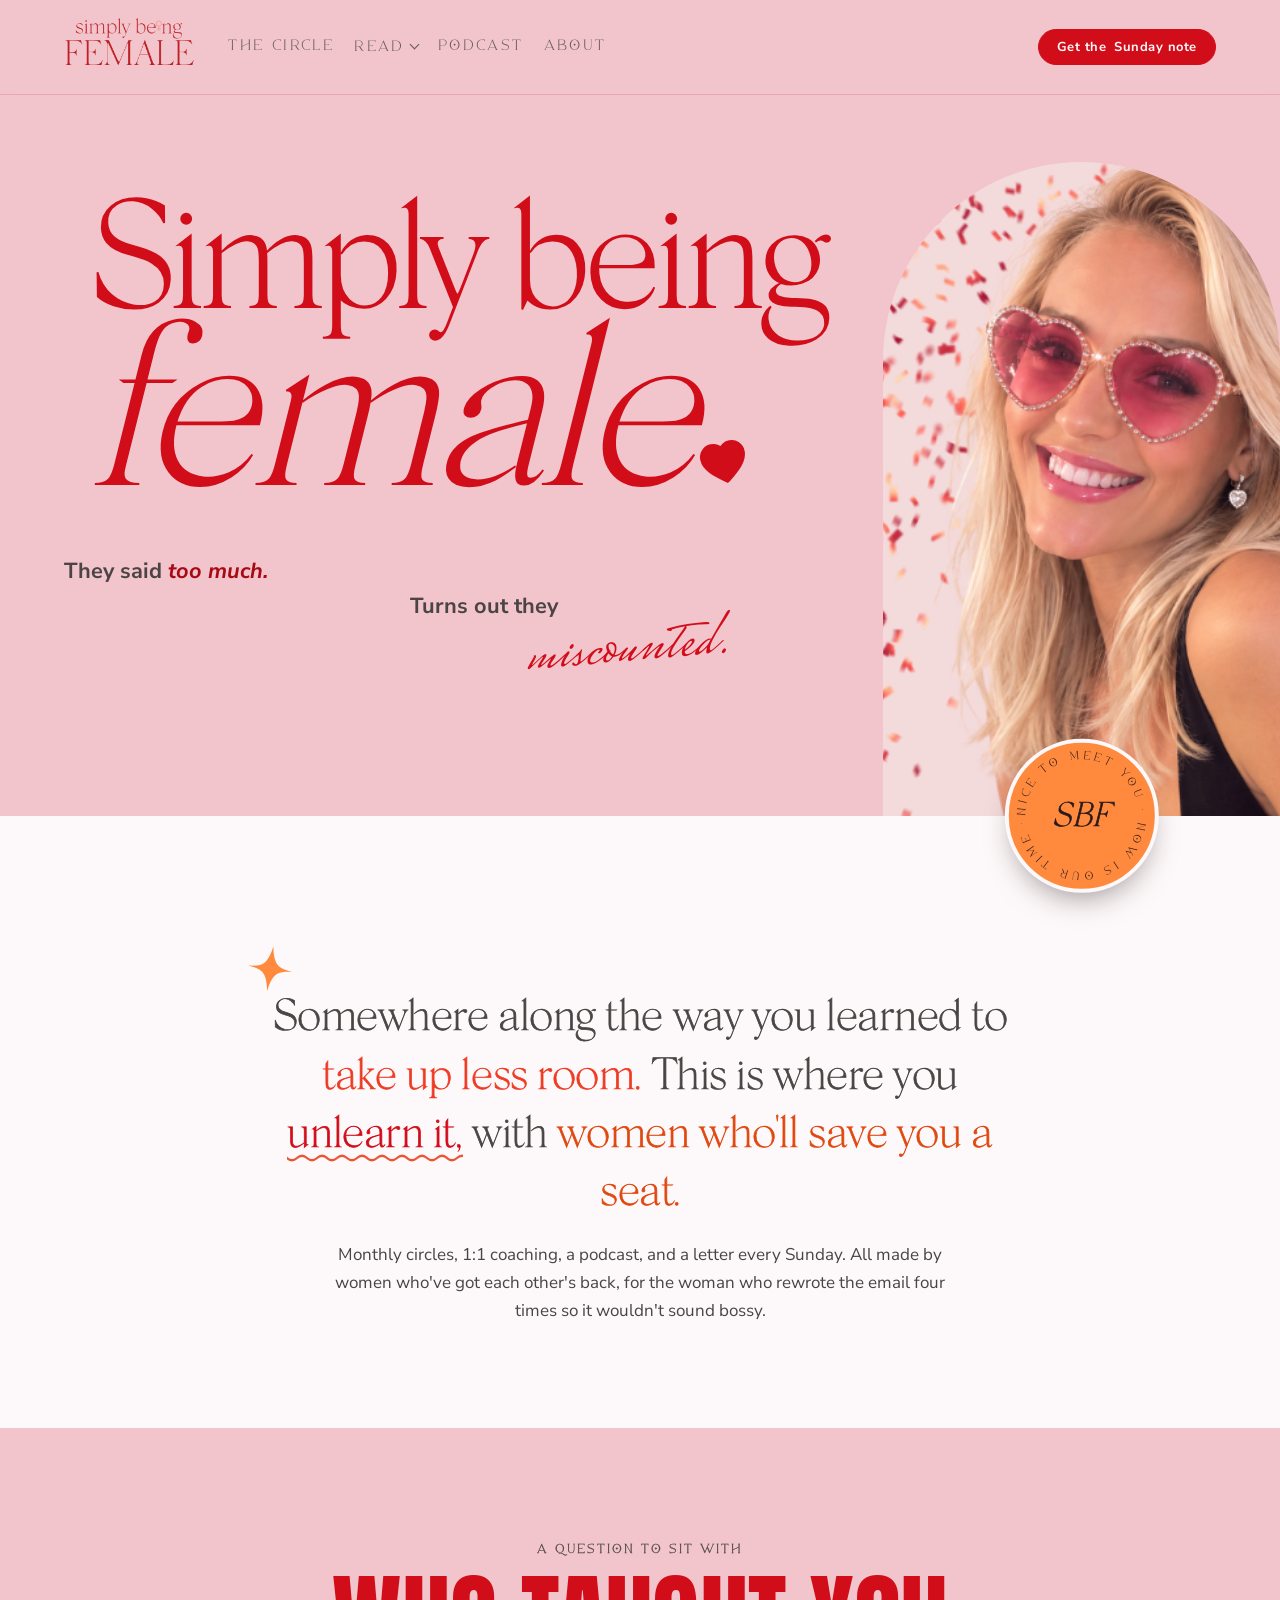
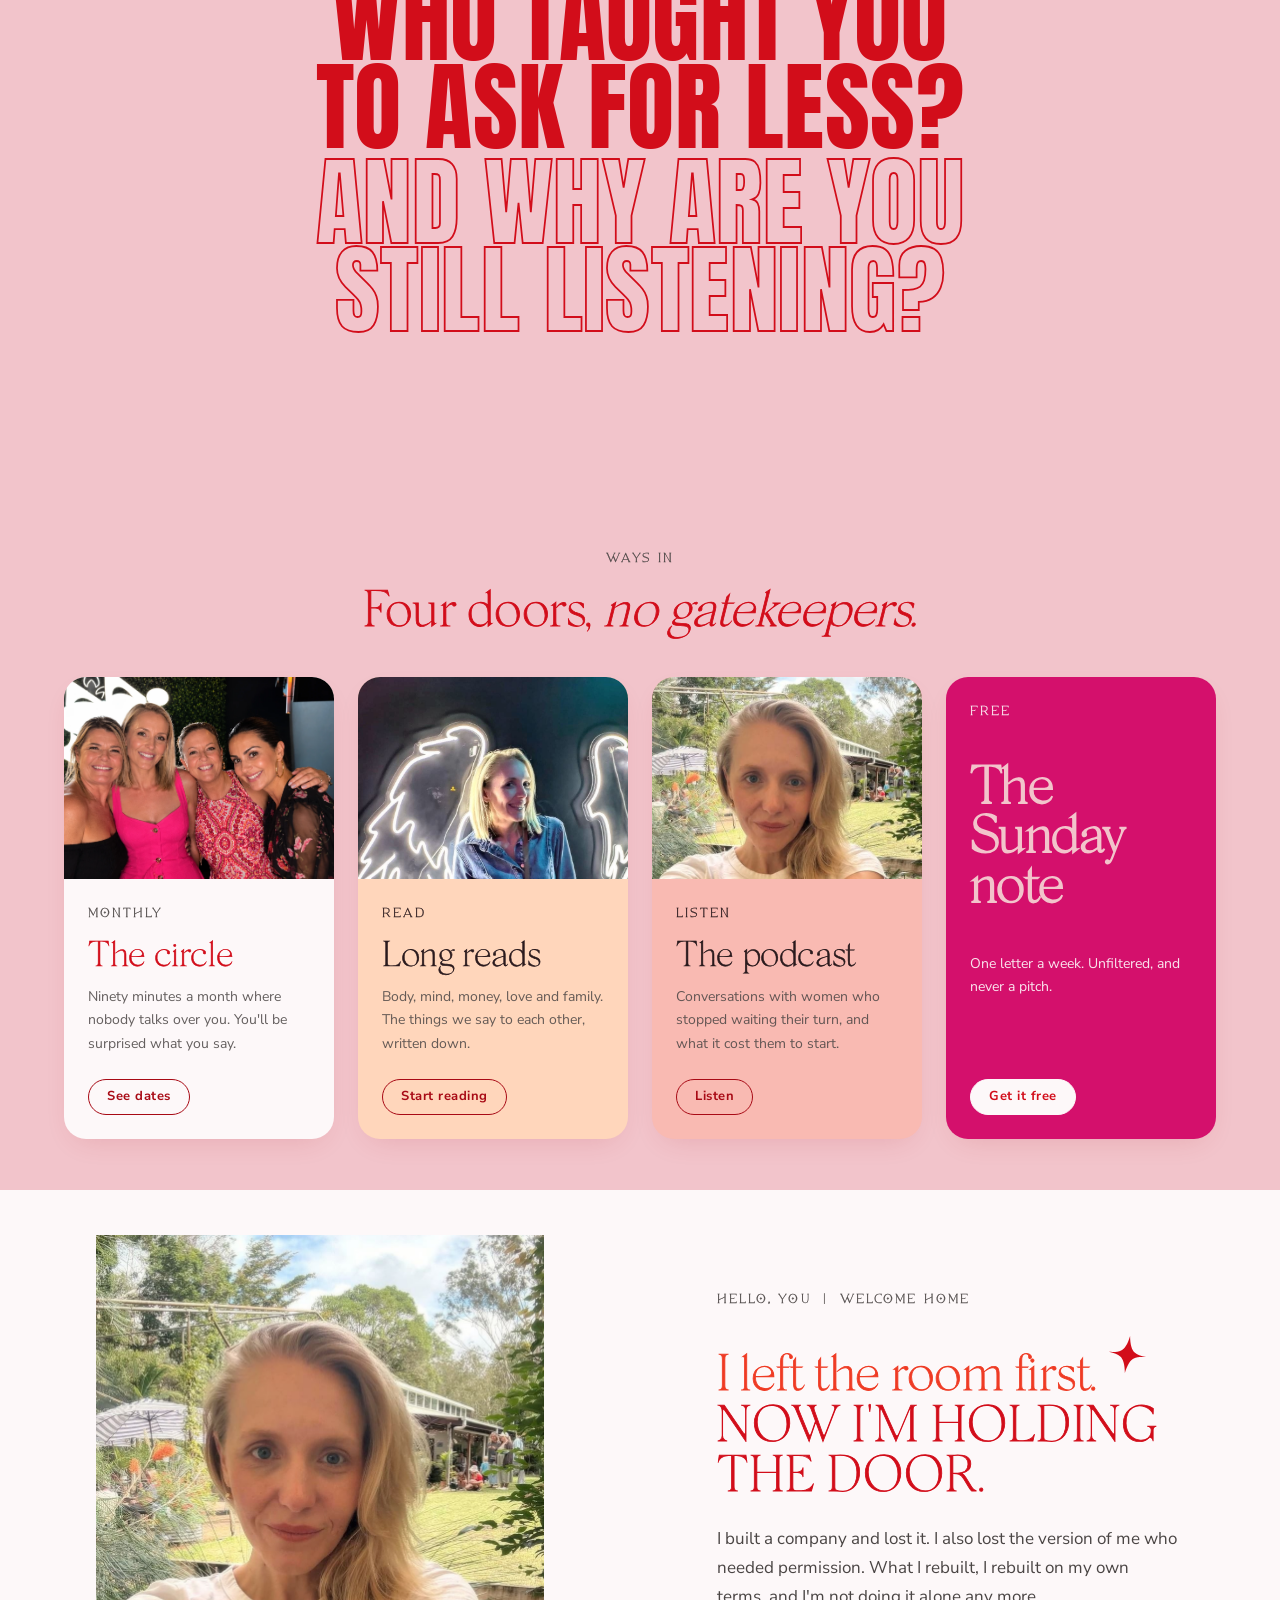
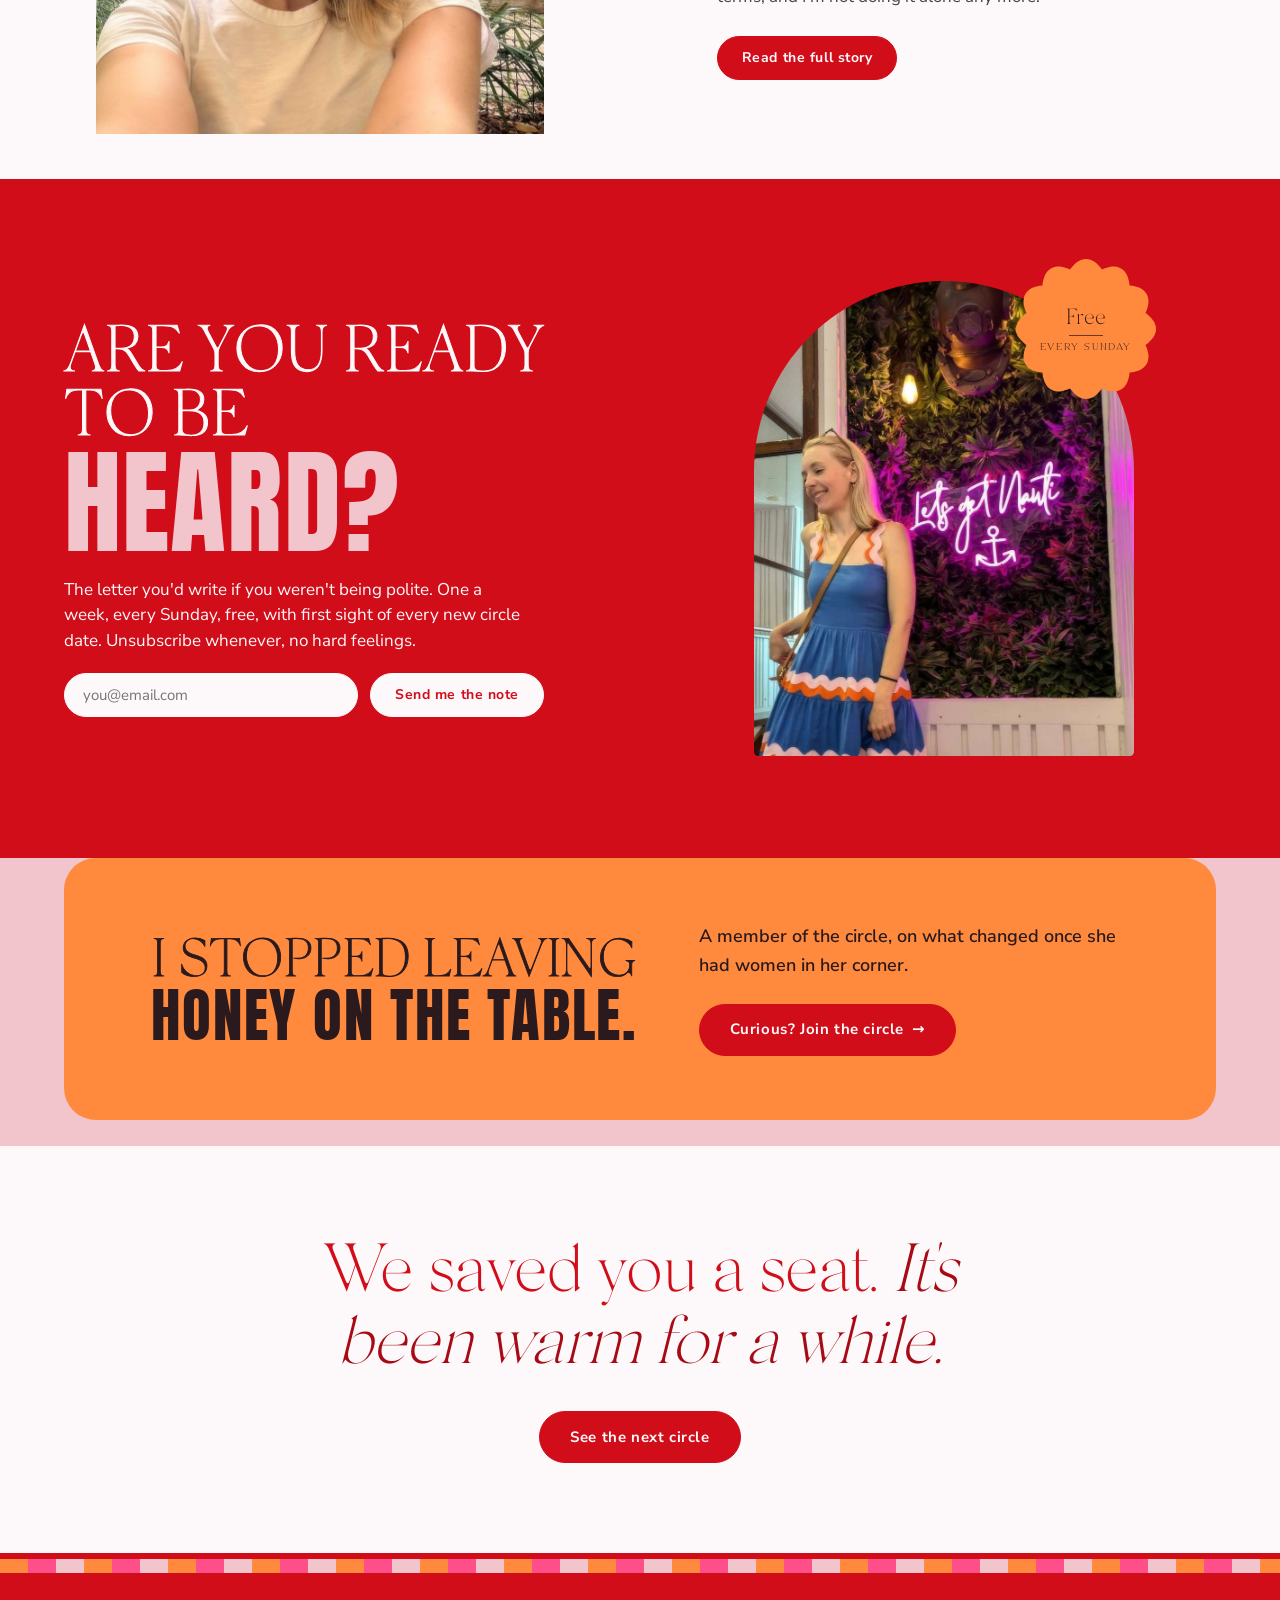
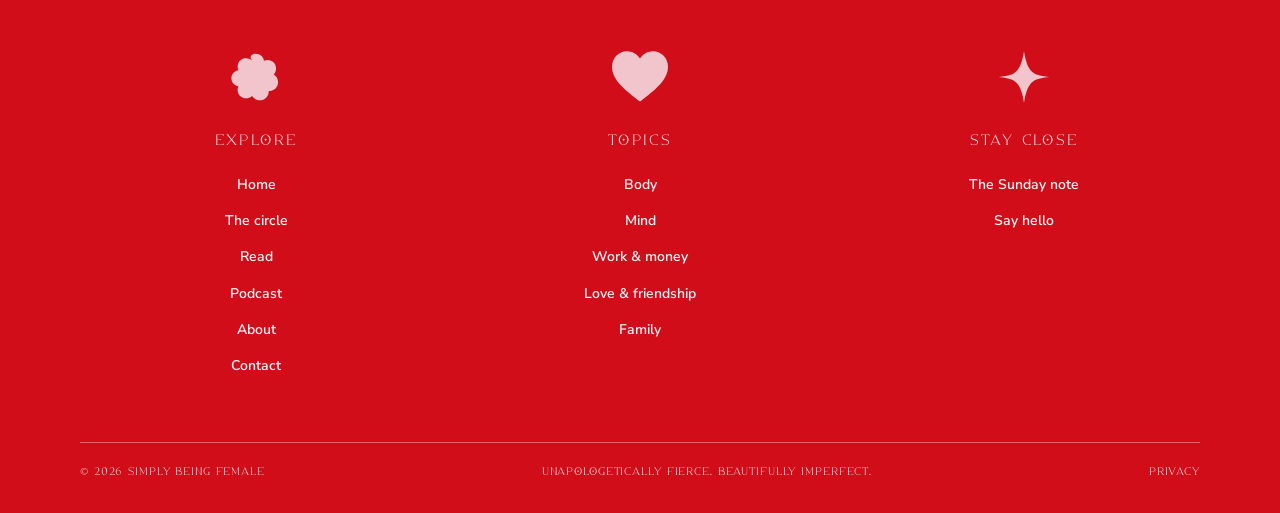
==== commit 22d4bab0: "Finish the colour scheme: no off-palette values left Old raspberry, near-duplicate tints, grey disab" ====
--- a/index.html
+++ b/index.html
@@ -13,7 +13,7 @@
   <meta property="og:image" content="https://simplybeingfemale.netlify.app/assets/imagery/founder-garden.jpg" />
   <meta name="twitter:card" content="summary_large_image" />
   <link rel="icon" type="image/svg+xml" href="assets/favicon.svg" />
-  <link rel="stylesheet" href="style.css?v=20261121i" />
+  <link rel="stylesheet" href="style.css?v=20261121k" />
 </head>
 <body>
 
--- a/style.css
+++ b/style.css
@@ -47,7 +47,7 @@
   --sbf-butter: #FFE7B3;     /* flower centres only */
   --sbf-red: #D20D1A;        /* Crimson apple — signature (~ logo red) */
   --sbf-red-deep: #A80A15;   /* Scarlet — hover; red text on pale pink */
-  --sbf-red-bright: #D81A51; /* bright raspberry — large display only */
+  --sbf-red-bright: #D20D1A; /* 2026-11-21: was raspberry #D81A51; now lipstick red (colour system has one red) */
   --sbf-cherry: #D20D1A;     /* alias of red */
   --sbf-raspberry: #D20D1A;  /* Scarlet — bold block (white text 6.4) */
 
@@ -58,8 +58,8 @@
   --sbf-bubblegum: #EF3B24;  /* Rose blush — highlight words on white (4.3) */
   --sbf-blush: #F2C4CB;      /* pale pink sections — half the tint of #FCEDEE (owner: "at least half lighter") */
   --sbf-petal: #F2C4CB;      /* pale strawberry — giant hero lettering, photo placeholders */
-  --sbf-blush-deep: #F8DCE1; /* hover on blush */
-  --sbf-cotton: #F8DCE1;     /* alias of blush-deep */
+  --sbf-blush-deep: #F8DFE2; /* pink mist: hover on blush */
+  --sbf-cotton: #F8DFE2;     /* alias of blush-deep */
 
   --sbf-cream: #F2C4CB;      /* off-white page background */
   --sbf-paper: #FDF8F9; /* 2026-11-21 shell, replaces pure white (colour system) */      /* white sections — the breathing room */
@@ -69,7 +69,7 @@
 
   --sbf-coral: #FF8A3D;      /* Papaya punch (owner-supplied) — highlight words: 3.6 on white, keep them large */
   --sbf-orange: #FF8A3D;     /* Papaya punch — bands, blocks (ink text 4.8; white only 3.6) */
-  --sbf-apricot: #FFE3CF;    /* pale papaya tint (unused so far) */
+  --sbf-apricot: #FFB98B;    /* apricot (colour system): badges, tags */
   --sbf-yellow: #FF8A3D;     /* golden yellow — sampled from owner ref (säge); small pops: badge, starburst (ink text 10:1, never white) */
   --sbf-wine: #D20D1A;       /* legacy name — Scarlet */
   --sbf-burnt: #D20D1A;      /* legacy name — Scarlet */
@@ -96,8 +96,8 @@
   --action-bg-hover: var(--sbf-red-deep);
 
   --focus-ring: var(--sbf-pink);
-  --state-disabled-fg: #B79495;
-  --state-disabled-bg: #F0E3E3;
+  --state-disabled-fg: #4A4544; /* charcoal on pink mist, used with reduced opacity */
+  --state-disabled-bg: #F8DFE2;
 
   --font-display: "Silk Serif", "Cormorant Garamond", Georgia, serif;
   --font-deco: "Brolia", "Silk Serif", Georgia, serif;
@@ -173,9 +173,9 @@
   --border-width-bold: 3px;
 
   --shadow-none: none;
-  --shadow-soft: 0 2px 10px rgba(143, 20, 25, .06);
-  --shadow-card: 0 10px 30px -12px rgba(143, 20, 25, .16);
-  --shadow-lift: 0 18px 44px -16px rgba(143, 20, 25, .22);
+  --shadow-soft: 0 2px 10px rgba(168, 10, 21, .06);
+  --shadow-card: 0 10px 30px -12px rgba(168, 10, 21, .16);
+  --shadow-lift: 0 18px 44px -16px rgba(168, 10, 21, .22);
   --shadow-focus: 0 0 0 3px var(--sbf-pink);
 
   --ease-out: cubic-bezier(.2, .7, .25, 1);
@@ -294,11 +294,11 @@
   padding: 13px 26px;
   font-size: var(--text-label);
   -webkit-text-stroke: .045em currentColor; /* owner: slightly bolder button text — Brolia only ships one weight */
-  box-shadow: 0 6px 16px -6px rgba(84, 8, 14, .45);
+  box-shadow: 0 6px 16px -6px rgba(42, 26, 29, .45);
   transition: transform var(--duration-fast) var(--ease-out), box-shadow var(--duration-fast) var(--ease-out), background-color var(--duration-fast) var(--ease-out), border-color var(--duration-fast) var(--ease-out), color var(--duration-fast) var(--ease-out);
 }
-.btn:hover { transform: translateY(-1px); box-shadow: 0 10px 22px -8px rgba(84, 8, 14, .5); }
-.btn:active { transform: translateY(0); box-shadow: 0 3px 8px -4px rgba(84, 8, 14, .45); }
+.btn:hover { transform: translateY(-1px); box-shadow: 0 10px 22px -8px rgba(42, 26, 29, .5); }
+.btn:active { transform: translateY(0); box-shadow: 0 3px 8px -4px rgba(42, 26, 29, .45); }
 .btn-sm { padding: 9px 18px; font-size: 13px; border-width: 2px; border-radius: 14px; }
 .btn-lg { padding: 17px 34px; font-size: var(--text-body-sm); border-radius: 20px; }
 
@@ -984,7 +984,7 @@
   display: none;
   align-items: center;
   justify-content: center;
-  background: rgba(142, 21, 25, .28);
+  background: rgba(168, 10, 21, .28);
   backdrop-filter: blur(3px);
   padding: var(--space-6);
   z-index: 40;
@@ -1033,7 +1033,7 @@
 }
 .taped-photo .tape {
   position: absolute; top: -11px; left: 50%; transform: translateX(-50%) rotate(4deg);
-  width: 74px; height: 22px; background: rgba(246, 220, 220, .78); box-shadow: inset 0 0 0 1px rgba(191, 32, 38, .14);
+  width: 74px; height: 22px; background: rgba(248, 223, 226, .85); box-shadow: inset 0 0 0 1px rgba(168, 10, 21, .14);
 }
 .taped-photo .photo-mask { aspect-ratio: 4/5; border-radius: 0; }
 .taped-photo figcaption {
@@ -1176,7 +1176,7 @@
   border-radius: 50%;
   background: var(--sbf-berry); /* 2026-11-21 owner: "elevate, more contrast". Was papaya with charcoal text (2.7:1); deep berry takes pale pink (7.1) and white (10.4) */
   border: 4px solid var(--sbf-paper);
-  box-shadow: inset 0 0 0 7px var(--sbf-berry), inset 0 0 0 8px rgba(250, 200, 212, .55), 0 14px 30px -12px rgba(84, 8, 14, .55); /* fine inner ring + soft lift */
+  box-shadow: inset 0 0 0 7px var(--sbf-berry), inset 0 0 0 8px rgba(242, 196, 203, .55), 0 14px 30px -12px rgba(42, 26, 29, .55); /* fine inner ring + soft lift */
   display: grid;
   place-items: center;
 }
@@ -1209,7 +1209,7 @@
   .hero-photo.photo-mask.arch { grid-area: 1 / 1 / 4 / 2; }
   .hero-side { position: static; grid-column: 1; justify-self: start; align-self: start; max-width: 24ch; text-align: left; }
   .hero-side.left { grid-row: 2; margin-top: clamp(28px, 4vw, 64px); } /* owner: tucked up under the title, then given more breathing room above */
-  .hero-side.right { grid-row: 3; margin-top: .3em; margin-left: calc(32vw - var(--gutter-page)); /* owner: about half way across, then brought further left so it stays on the red */ text-shadow: 0 1px 12px rgba(59, 10, 18, .45); /* keeps white legible where it runs onto the pale photo */ max-width: none; text-align: left; white-space: nowrap; padding-bottom: clamp(40px, 5vw, 80px); } /* owner: same size and weight as the first tagline */
+  .hero-side.right { grid-row: 3; margin-top: .3em; margin-left: calc(32vw - var(--gutter-page)); /* owner: about half way across, then brought further left so it stays on the red */ text-shadow: 0 1px 12px rgba(42, 26, 29, .45); /* keeps white legible where it runs onto the pale photo */ max-width: none; text-align: left; white-space: nowrap; padding-bottom: clamp(40px, 5vw, 80px); } /* owner: same size and weight as the first tagline */
   .hero-side.right .script { display: block; font-size: 3.15em; /* keeps "Together." the same size now the line is smaller */ line-height: .9; margin-left: 1.7em; color: var(--sbf-petal); } /* own line, larger; owner: starts partly under "doing it", pale pink like the title */
   .spin-badge { left: auto; right: calc(var(--gutter-page) + var(--photo-inset) + var(--photo-w) / 2); transform: translate(50%, 50%); }
 }
@@ -1465,7 +1465,7 @@
 @media (min-width: 761px) { .hero-side.right { text-shadow: none; } .hero-side.right .script { color: var(--sbf-red); } }
 
 /* Spinning badge: tangerine with deep ink lettering (7.1) */
-.spin-badge { background: var(--sbf-orange); box-shadow: 0 14px 30px -12px rgba(120, 30, 0, .5); }
+.spin-badge { background: var(--sbf-orange); box-shadow: 0 14px 30px -12px rgba(42, 26, 29, .5); }
 .spin-badge text { fill: var(--sbf-ink-deep); }
 .spin-badge-mark { color: var(--sbf-ink-deep); }
 
@@ -1581,3 +1581,8 @@
 .site-footer::before { background: repeating-linear-gradient(90deg, var(--sbf-orange) 0 28px, var(--sbf-neon) 28px 56px, var(--sbf-cream) 56px 84px); }
 .section .ready-signup .btn-onred { background: var(--sbf-paper); border-color: var(--sbf-paper); color: var(--sbf-red); }  /* primary on red = white pill (beats .section.tone-raspberry .btn) */
 .section .ready-signup .btn-onred:hover { background: var(--sbf-candy); border-color: var(--sbf-candy); color: var(--sbf-red-deep); }
+/* Phone-width contrast fixes (2026-11-21 audit at 375px) */
+.nav-toggle { color: var(--sbf-red-deep); }                          /* 5.0 on pink, was 2.5 */
+.section.tone-mist h3 { color: var(--sbf-red-deep); }                /* 6.1 on mist */
+.card.tone-red .card-title { color: var(--sbf-paper); }              /* 5.3 on red */
+.hero-side em { color: var(--sbf-red-deep); }                        /* 5.0 on pink at any size */
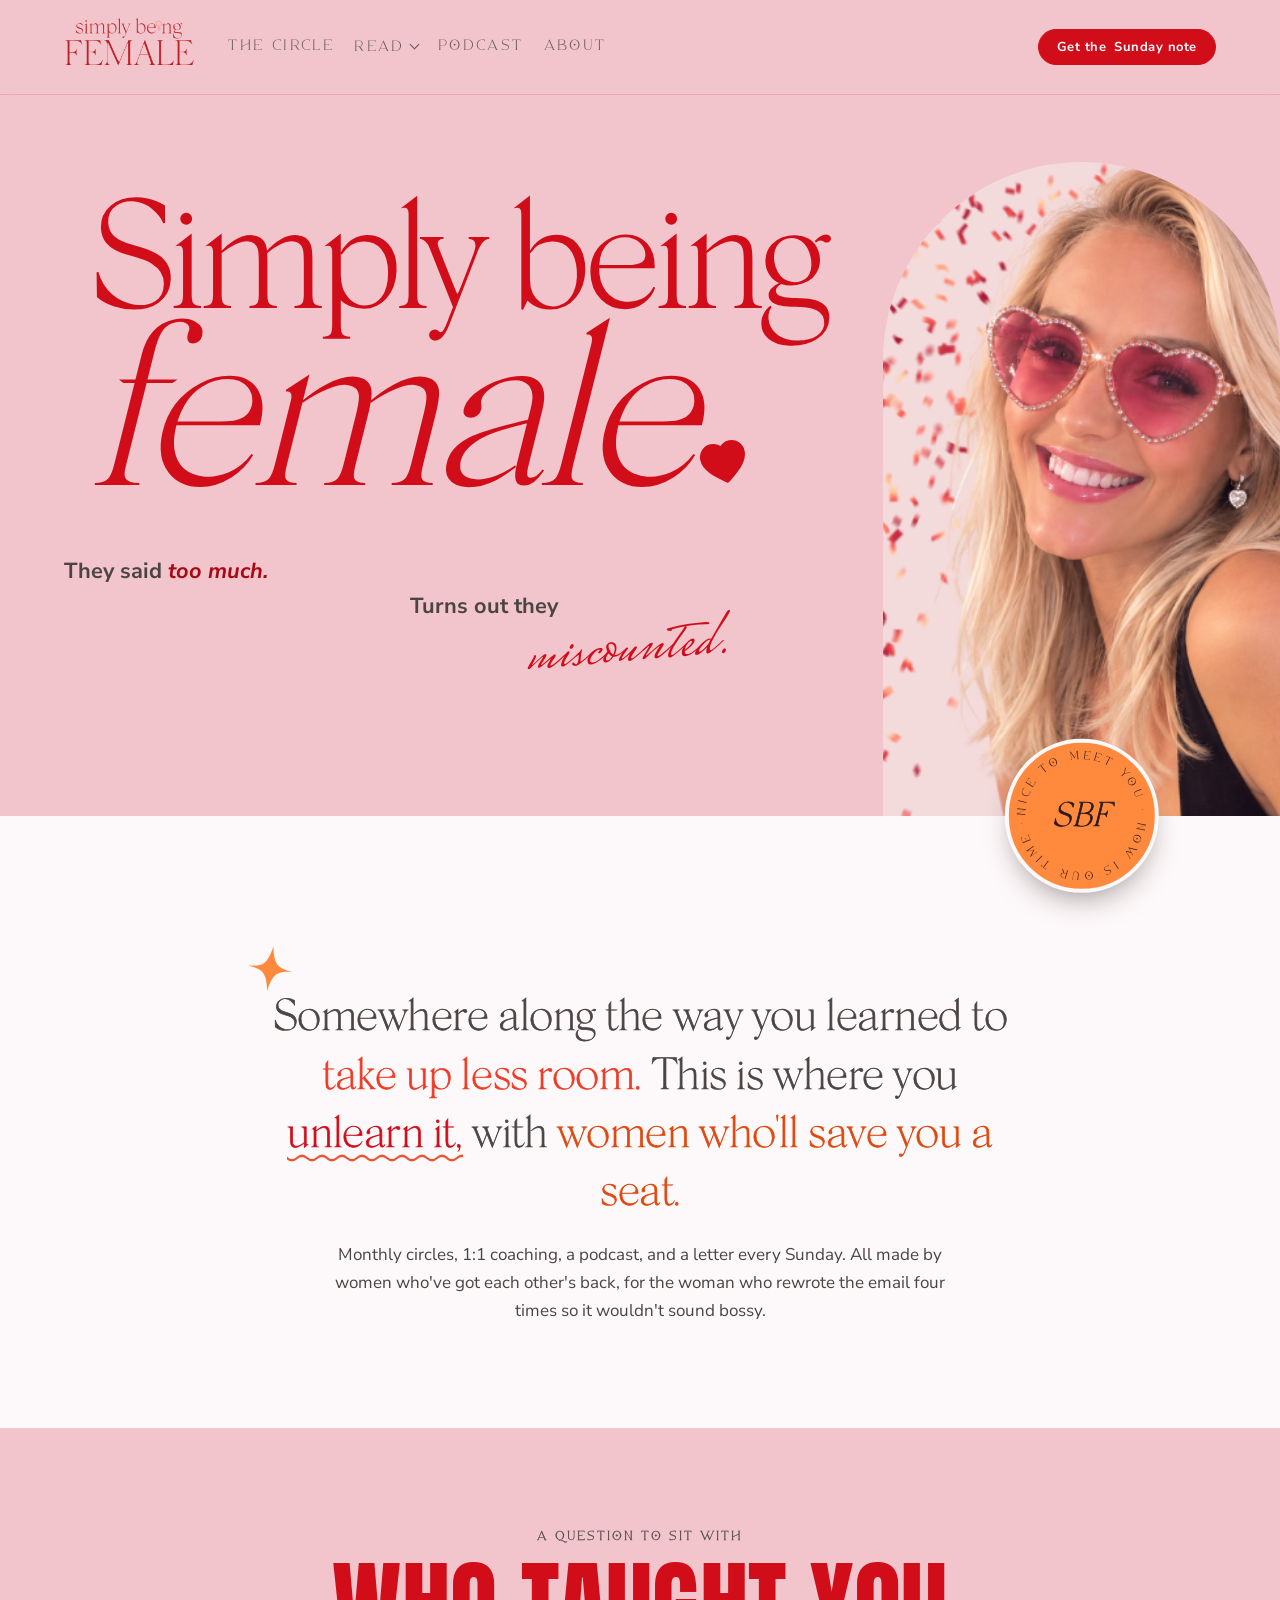
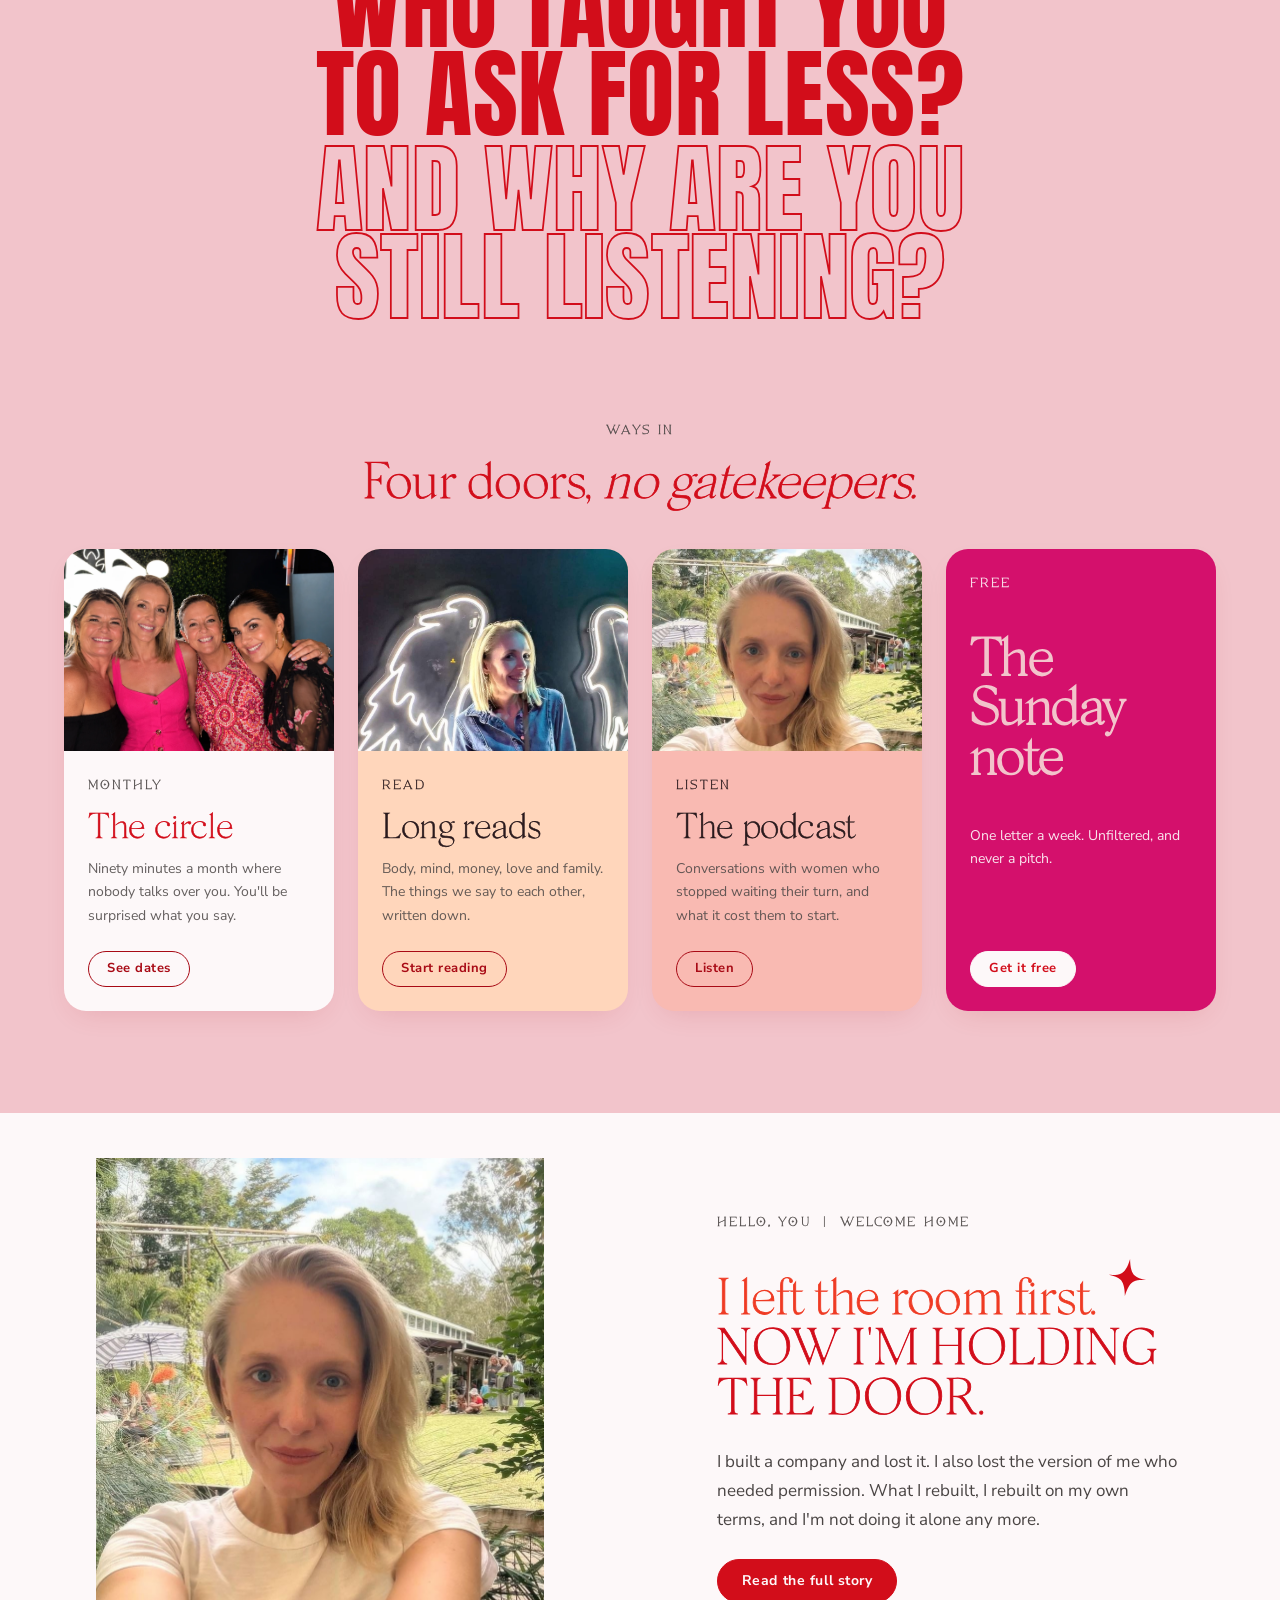
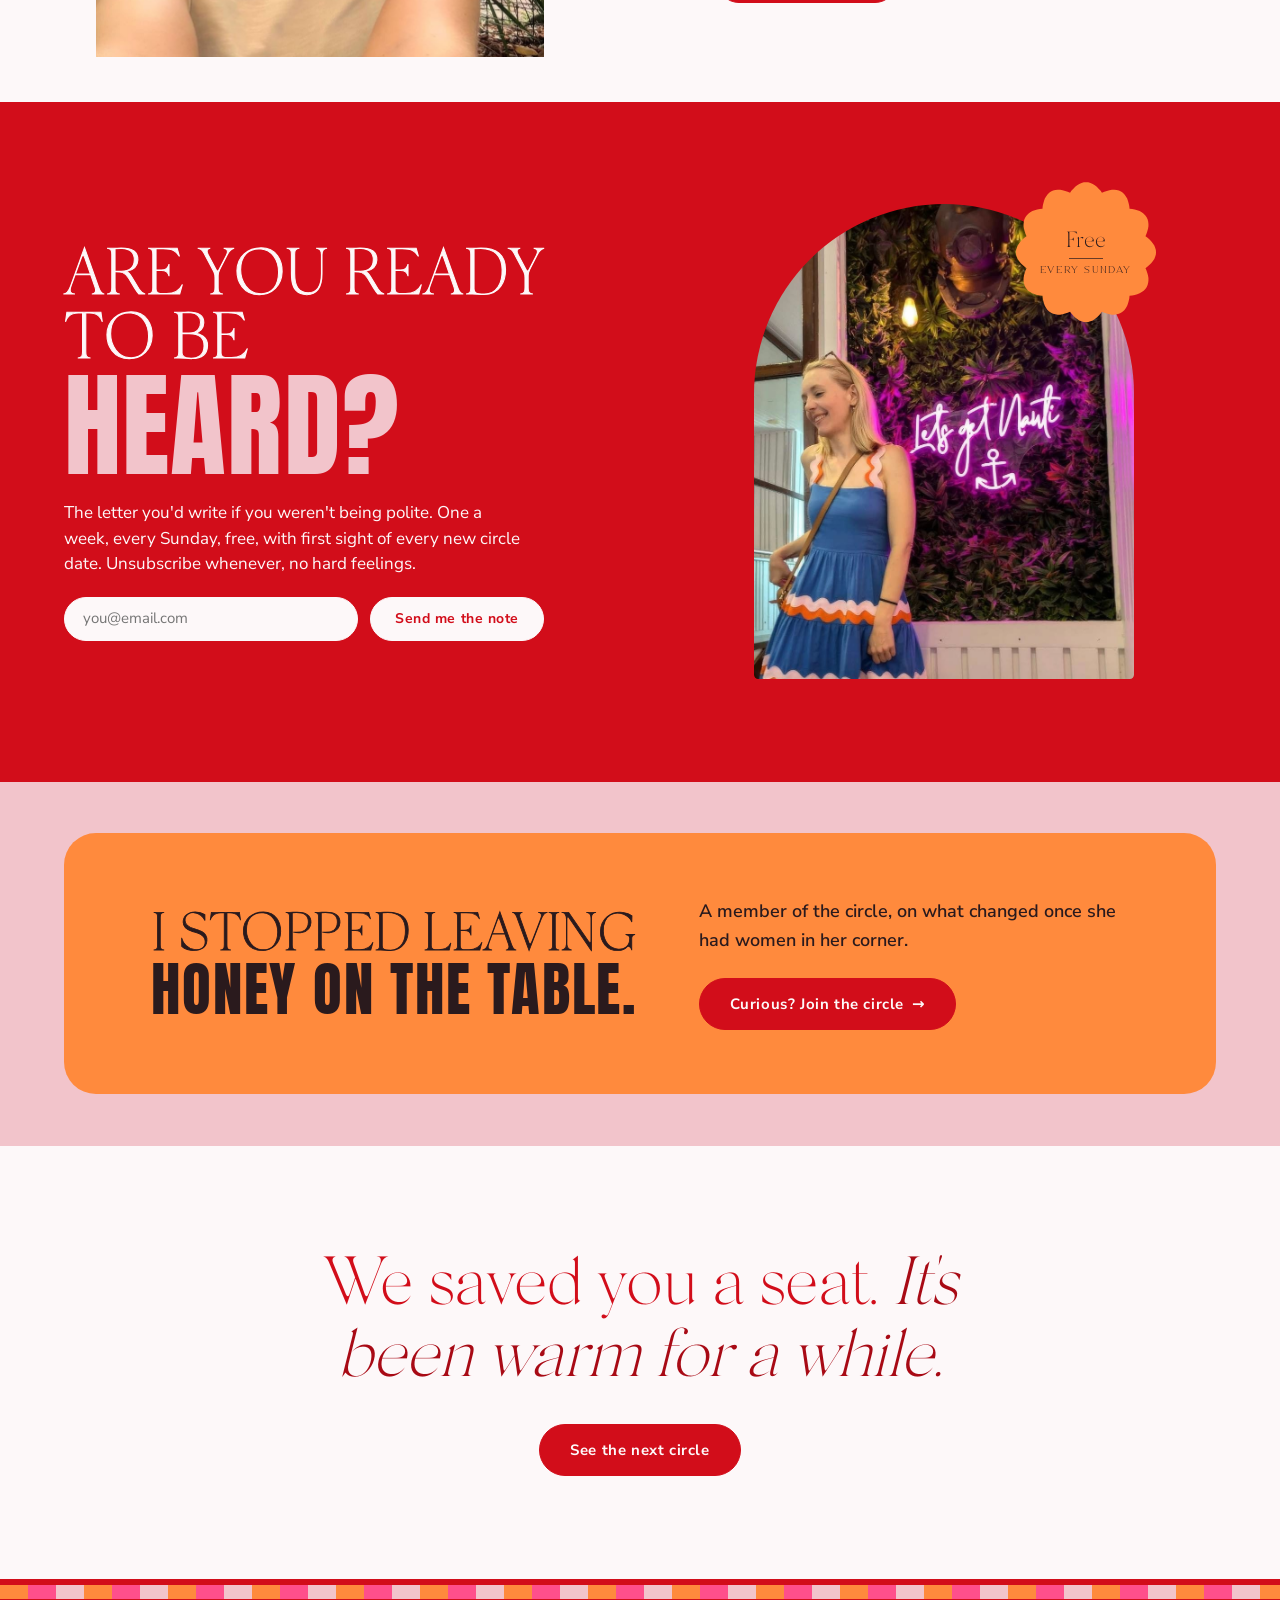
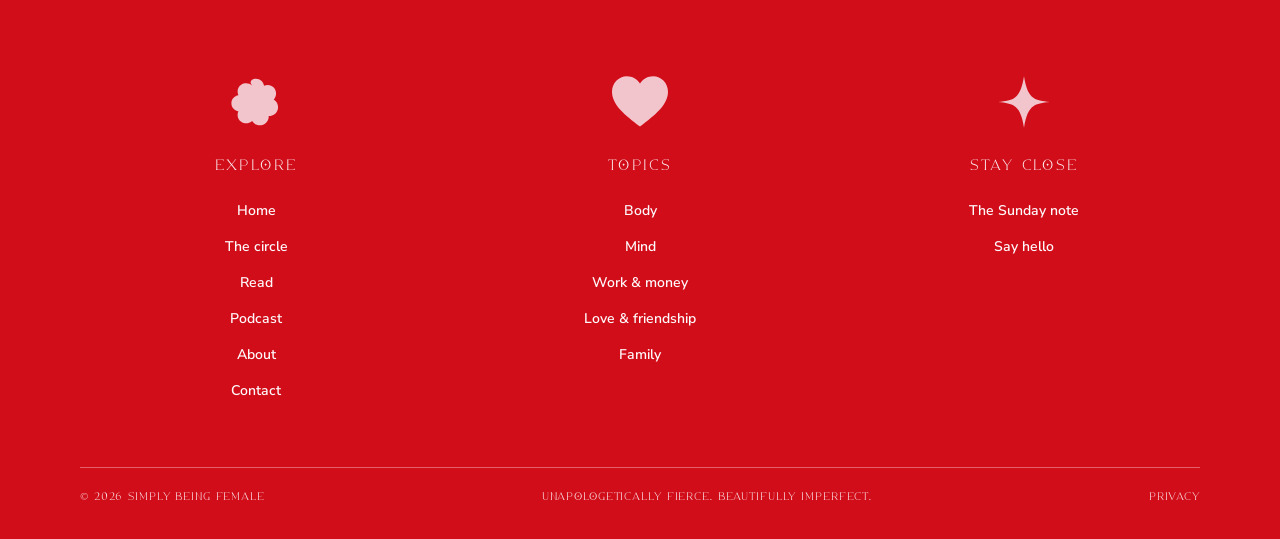
==== commit 3b18bcc5: "Even spacing rhythm between sections One unit (--section-y, 56px phone to 112px desktop) above and b" ====
--- a/index.html
+++ b/index.html
@@ -13,7 +13,7 @@
   <meta property="og:image" content="https://simplybeingfemale.netlify.app/assets/imagery/founder-garden.jpg" />
   <meta name="twitter:card" content="summary_large_image" />
   <link rel="icon" type="image/svg+xml" href="assets/favicon.svg" />
-  <link rel="stylesheet" href="style.css?v=20261121k" />
+  <link rel="stylesheet" href="style.css?v=20261121l" />
 </head>
 <body>
 
--- a/style.css
+++ b/style.css
@@ -1586,3 +1586,18 @@
 .section.tone-mist h3 { color: var(--sbf-red-deep); }                /* 6.1 on mist */
 .card.tone-red .card-title { color: var(--sbf-paper); }              /* 5.3 on red */
 .hero-side em { color: var(--sbf-red-deep); }                        /* 5.0 on pink at any size */
+
+/* ---------------------------------------------------------------
+   2026-11-21 SPACING RHYTHM. One unit, --section-y (56px phone to
+   112px desktop), above and below every section. Where two sections
+   share a background they split it (half each) so the gap is never
+   doubled. A floating element between sections gets half above and
+   below.
+   --------------------------------------------------------------- */
+/* Home: poster band and Four doors are both pink, so they share one gap (was 216px of pink) */
+.section.provocation { padding-top: var(--section-y); padding-bottom: calc(var(--section-y) * .5); }
+.section.doors-section { padding-top: calc(var(--section-y) * .5); padding-bottom: var(--section-y); }
+/* Quote banner floats on pink between the red signup and the closing band: equal half-gaps */
+.section.quote-banner-wrap { padding-top: calc(var(--section-y) * .5); padding-bottom: calc(var(--section-y) * .5); }
+/* Closing band: the standard unit */
+.section.closing-seat { padding-block: var(--section-y); }
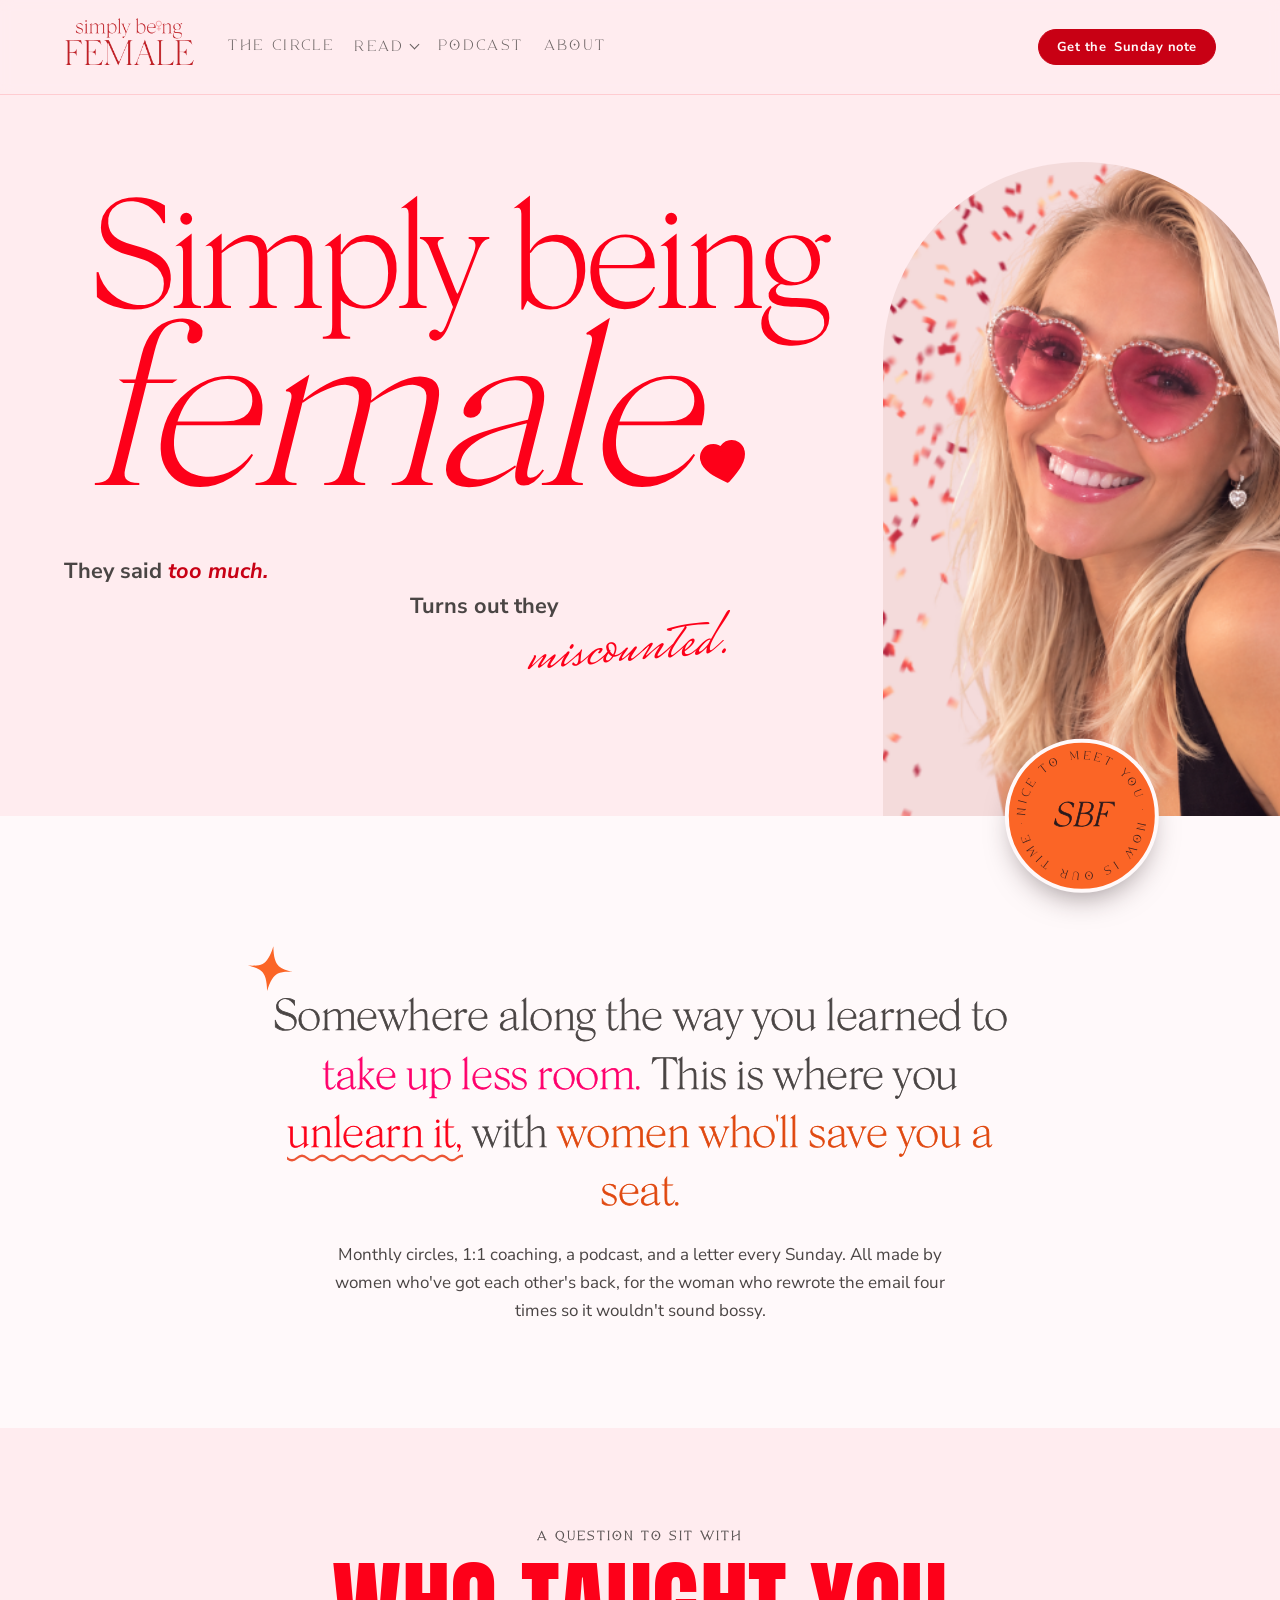
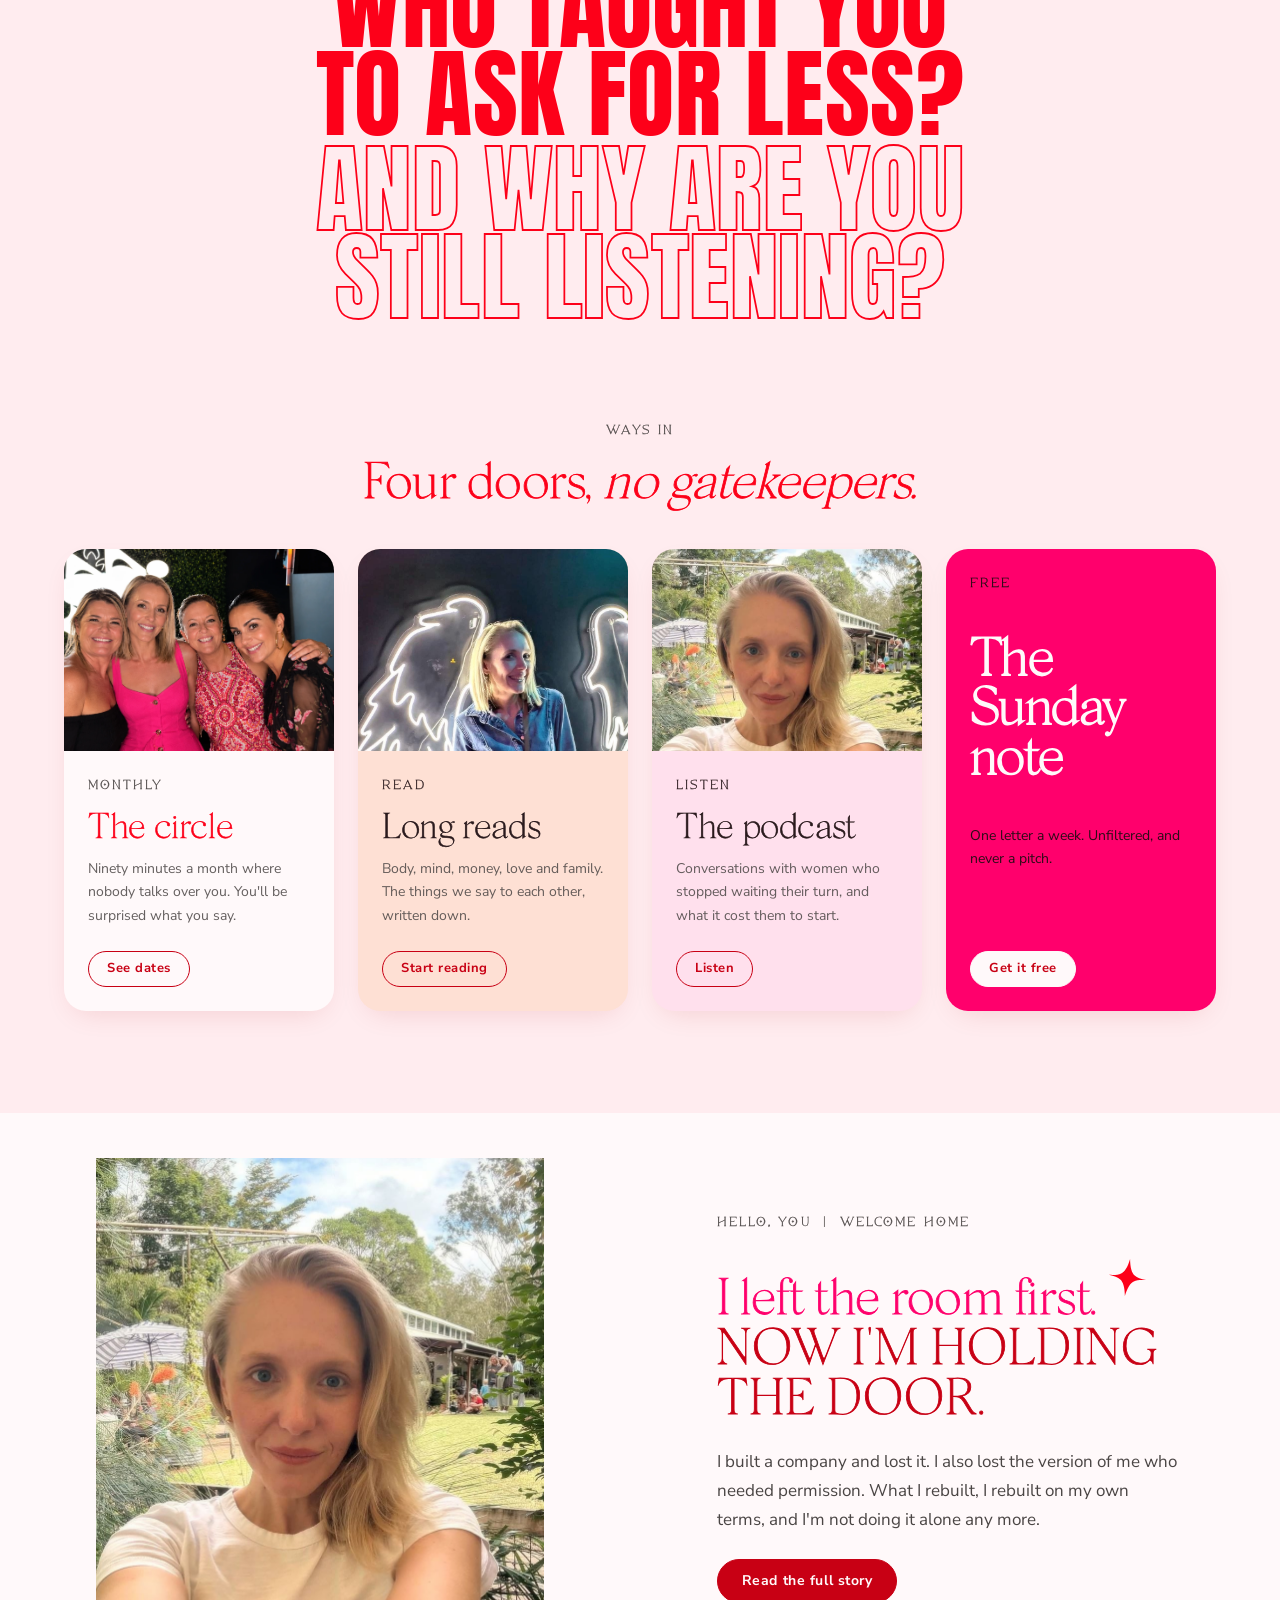
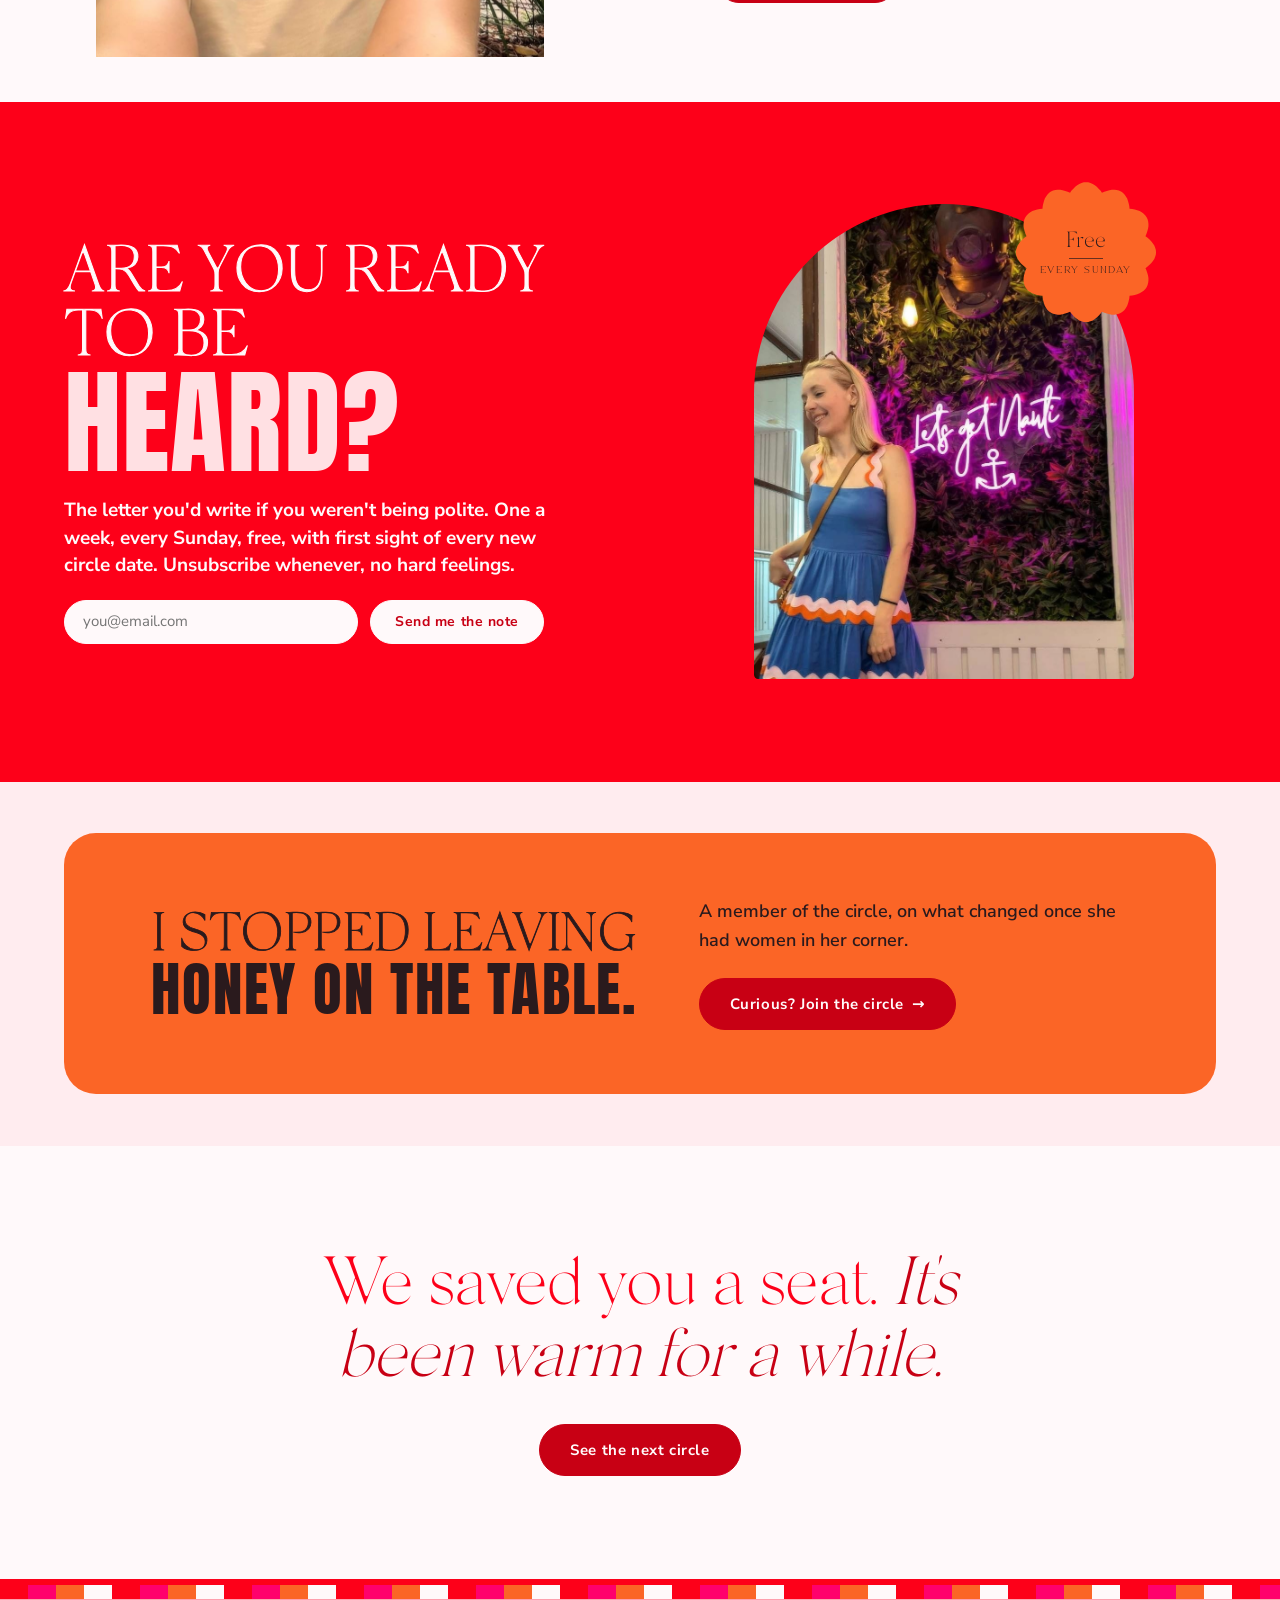
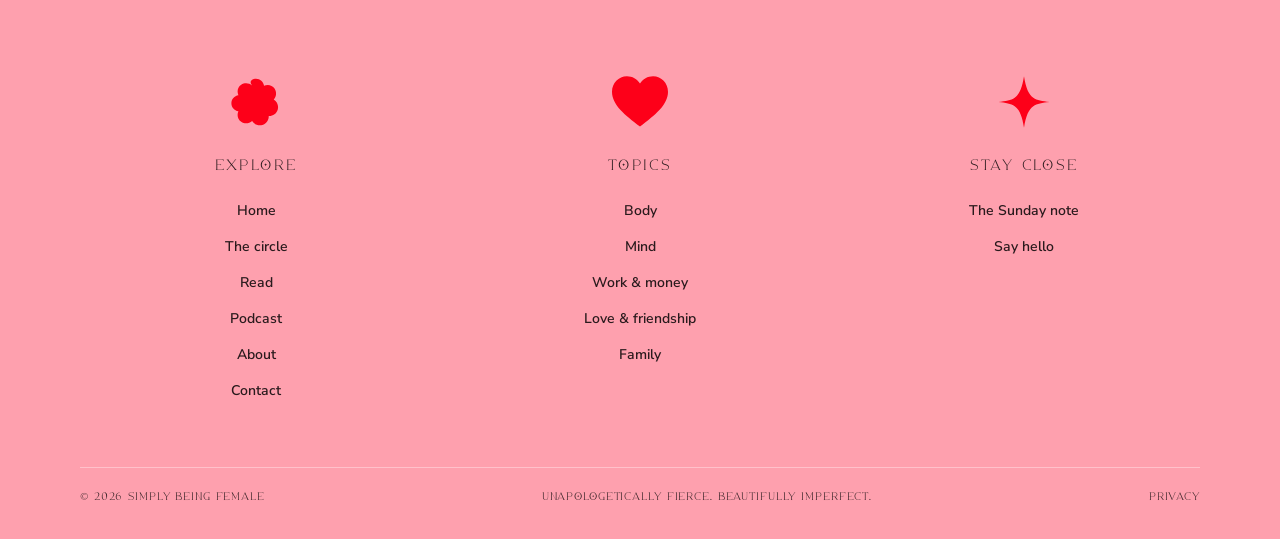
==== commit e23b92a4: "Palette v3: Signal Red, Hot Pink, Rose, Tangerine with very light tints Owner-supplied palette (#FD0" ====
--- a/index.html
+++ b/index.html
@@ -13,7 +13,7 @@
   <meta property="og:image" content="https://simplybeingfemale.netlify.app/assets/imagery/founder-garden.jpg" />
   <meta name="twitter:card" content="summary_large_image" />
   <link rel="icon" type="image/svg+xml" href="assets/favicon.svg" />
-  <link rel="stylesheet" href="style.css?v=20261121l" />
+  <link rel="stylesheet" href="style.css?v=20261121o" />
 </head>
 <body>
 
--- a/style.css
+++ b/style.css
@@ -33,46 +33,52 @@
      Poster pink canvas #F2C4CB, logo red #D20D1A, vermilion #EF3B24 for display type on white,
      tangerine #FF8A3D for blocks (deep ink text only), no burgundy. Legacy token names kept and
      re-pointed so existing rules follow. White text only on red. */
-  --sbf-vermilion: #EF3B24;  /* display type on white (3.9, large only) */
+  --sbf-vermilion: #FF006C;  /* display type on white (3.9, large only) */
   --sbf-orange-text: #E0480F; /* orange words on white (4.1, large only) */
   --sbf-ink-deep: #2A1A1D;   /* text on tangerine (7.1) */
+  /* 2026-11-21 PALETTE v3 (owner-supplied): Signal Red #FD0019, Hot Pink #FF006C, Rose #FEA0AE,
+     Tangerine #FB6526, plus very light tints. Brights are colour fields and large type only
+     (white on them is 3.0-4.05). Small text and buttons on red use Deep Red #C80014 (white 6.06). */
+  --sbf-hot: #FF006C;
+  --sbf-rose: #FEA0AE;
+  --sbf-ink-hot: #1A0D10;    /* small text on hot pink (4.93) */
   /* Colour system 2026-11-21 additions (see the brand style guide) */
-  --sbf-fierce: #D4106C;     /* fierce pink: white text 5.1 */
-  --sbf-neon: #FF4F8B;       /* neon pink: deep ink text only (5.3) */
-  --sbf-mist: #F8DFE2;       /* pink mist: alternate light sections */
-  --sbf-peach: #FFD6BB;      /* cards, chips */
-  --sbf-peach-cream: #FFEDE2;
-  --sbf-salmon: #F9BAB2;
-  --sbf-sorbet: #FDE2DE;
-  --sbf-butter: #FFE7B3;     /* flower centres only */
-  --sbf-red: #D20D1A;        /* Crimson apple — signature (~ logo red) */
-  --sbf-red-deep: #A80A15;   /* Scarlet — hover; red text on pale pink */
-  --sbf-red-bright: #D20D1A; /* 2026-11-21: was raspberry #D81A51; now lipstick red (colour system has one red) */
+  --sbf-fierce: #FF006C;     /* fierce pink: white text 5.1 */
+  --sbf-neon: #FEA0AE;       /* neon pink: deep ink text only (5.3) */
+  --sbf-mist: #FFE0E3;       /* pink mist: alternate light sections */
+  --sbf-peach: #FEE0D4;      /* cards, chips */
+  --sbf-peach-cream: #FFF6F2;
+  --sbf-salmon: #FFCCD1;
+  --sbf-sorbet: #FFF0F1;
+  --sbf-butter: #FFE0ED;     /* flower centres only */
+  --sbf-red: #FD0019;        /* Crimson apple — signature (~ logo red) */
+  --sbf-red-deep: #C80014;   /* Scarlet — hover; red text on pale pink */
+  --sbf-red-bright: #FD0019; /* 2026-11-21: was raspberry #D81A51; now lipstick red (colour system has one red) */
   --sbf-cherry: #D20D1A;     /* alias of red */
-  --sbf-raspberry: #D20D1A;  /* Scarlet — bold block (white text 6.4) */
+  --sbf-raspberry: #C80014;  /* Scarlet — bold block (white text 6.4) */
 
   --sbf-berry: #2A1A1D;      /* deep strawberry (strawberry at 48%) — high-contrast block: white 10.4, pale pink 7.1 */
-  --sbf-pink: #EF3B24;       /* Strawberry — blocks and accents (ink text 4.7) */
-  --sbf-pink-deep: #D20D1A;  /* dark strawberry (strawberry's hue, deepened) — hover on pink, pink text on white; white text 5.5 */
-  --sbf-candy: #F2C4CB;      /* pale strawberry — big words on reds */
-  --sbf-bubblegum: #EF3B24;  /* Rose blush — highlight words on white (4.3) */
-  --sbf-blush: #F2C4CB;      /* pale pink sections — half the tint of #FCEDEE (owner: "at least half lighter") */
-  --sbf-petal: #F2C4CB;      /* pale strawberry — giant hero lettering, photo placeholders */
-  --sbf-blush-deep: #F8DFE2; /* pink mist: hover on blush */
-  --sbf-cotton: #F8DFE2;     /* alias of blush-deep */
-
-  --sbf-cream: #F2C4CB;      /* off-white page background */
-  --sbf-paper: #FDF8F9; /* 2026-11-21 shell, replaces pure white (colour system) */      /* white sections — the breathing room */
+  --sbf-pink: #FF006C;       /* Strawberry — blocks and accents (ink text 4.7) */
+  --sbf-pink-deep: #C80014;  /* dark strawberry (strawberry's hue, deepened) — hover on pink, pink text on white; white text 5.5 */
+  --sbf-candy: #FFE0E3;      /* pale strawberry — big words on reds */
+  --sbf-bubblegum: #FF006C;  /* Rose blush — highlight words on white (4.3) */
+  --sbf-blush: #FFECEF;      /* pale pink sections — half the tint of #FCEDEE (owner: "at least half lighter") */
+  --sbf-petal: #FFE0E3;      /* pale strawberry — giant hero lettering, photo placeholders */
+  --sbf-blush-deep: #FFE0E3; /* pink mist: hover on blush */
+  --sbf-cotton: #FFE0E3;     /* alias of blush-deep */
+
+  --sbf-cream: #FFECEF;      /* off-white page background */
+  --sbf-paper: #FFF9FA; /* 2026-11-21 shell, replaces pure white (colour system) */      /* white sections — the breathing room */
   --sbf-ink: #4A4544;        /* owner (2026-10-10): warm charcoal for all text — was grey #616161, berry-brown #6E4448, deep berry #3B0A12 */
   --sbf-ink-soft: #4A4544;
-  --sbf-line: #E8A7B4;       /* hairline borders */
-
-  --sbf-coral: #FF8A3D;      /* Papaya punch (owner-supplied) — highlight words: 3.6 on white, keep them large */
-  --sbf-orange: #FF8A3D;     /* Papaya punch — bands, blocks (ink text 4.8; white only 3.6) */
-  --sbf-apricot: #FFB98B;    /* apricot (colour system): badges, tags */
-  --sbf-yellow: #FF8A3D;     /* golden yellow — sampled from owner ref (säge); small pops: badge, starburst (ink text 10:1, never white) */
-  --sbf-wine: #D20D1A;       /* legacy name — Scarlet */
-  --sbf-burnt: #D20D1A;      /* legacy name — Scarlet */
+  --sbf-line: #FFCCD1;       /* hairline borders */
+
+  --sbf-coral: #FB6526;      /* Papaya punch (owner-supplied) — highlight words: 3.6 on white, keep them large */
+  --sbf-orange: #FB6526;     /* Papaya punch — bands, blocks (ink text 4.8; white only 3.6) */
+  --sbf-apricot: #FEE0D4;    /* apricot (colour system): badges, tags */
+  --sbf-yellow: #FB6526;     /* golden yellow — sampled from owner ref (säge); small pops: badge, starburst (ink text 10:1, never white) */
+  --sbf-wine: #C80014;       /* legacy name — Scarlet */
+  --sbf-burnt: #C80014;      /* legacy name — Scarlet */
 
   --text-heading: var(--sbf-red);
   --text-body: var(--sbf-ink);
@@ -1601,3 +1607,47 @@
 .section.quote-banner-wrap { padding-top: calc(var(--section-y) * .5); padding-bottom: calc(var(--section-y) * .5); }
 /* Closing band: the standard unit */
 .section.closing-seat { padding-block: var(--section-y); }
+
+/* ===============================================================
+   2026-11-21 PALETTE v3: owner's Signal Red / Hot Pink / Rose /
+   Tangerine with very light tints. Lights carry the page; brights
+   are fields and big type. Overrides below keep every text pair
+   readable (small text 4.5:1, large 3:1).
+   =============================================================== */
+/* Buttons: solid primary uses Deep Red (white 6.06); Signal Red is too bright for small white text */
+.btn-primary, .founder-split-btn, .quote-banner-btn { background: var(--sbf-red-deep); border-color: var(--sbf-red-deep); }
+.btn-primary:hover, .founder-split-btn:hover, .quote-banner-btn:hover { background: #A3000E; border-color: #A3000E; }
+.tag.active { background: var(--sbf-red-deep); border-color: var(--sbf-red-deep); }
+
+/* Signup block: a Signal Red field, copy large and bold so white reads (4.05 at 19px bold) */
+.section.ready { background: var(--sbf-red); }
+.ready-copy { font-size: 19px; font-weight: 700; line-height: 1.45; }
+.section .ready-signup .btn-onred { color: var(--sbf-red-deep); }
+
+/* Sunday note card: a Hot Pink field, small text in near-black */
+.card.tone-fierce .card-eyebrow, .card.tone-fierce p { color: var(--sbf-ink-hot); }
+.card.tone-fierce .btn, .card.tone-fierce .btn-onred { background: var(--sbf-paper); border-color: var(--sbf-paper); color: var(--sbf-red-deep); }
+.card.tone-fierce .btn:hover { background: var(--sbf-ink-hot); border-color: var(--sbf-ink-hot); color: var(--sbf-paper); }
+
+/* Former hot-pink bands (Podcast hero, Read signup) become a light candy tint */
+.section.tone-fierce { background: var(--sbf-butter); color: var(--sbf-ink); }
+.section.tone-fierce h1, .section.tone-fierce h2, .section.tone-fierce h3 { color: var(--sbf-hot); }
+.section.tone-fierce .eyebrow, .section.tone-fierce em { color: var(--sbf-red-deep); }
+.section.tone-fierce .lede { color: var(--sbf-ink); }
+.section.tone-fierce .btn { background: transparent; border-color: var(--sbf-red-deep); color: var(--sbf-red-deep); }
+.section.tone-fierce .btn:hover, .section.tone-fierce .btn-primary { background: var(--sbf-red-deep); border-color: var(--sbf-red-deep); color: var(--sbf-paper); }
+.section.tone-fierce .btn:focus-visible { outline-color: var(--sbf-ink-deep); }
+
+/* Red cards and red bands that carry small text use Deep Red */
+.card.tone-red, .section.tone-red { background: var(--sbf-red-deep); }
+
+/* Footer: light Rose with deep ink, red/hot/tangerine stripe on top */
+.site-footer { background: var(--sbf-rose); color: var(--sbf-ink-deep); }
+.site-footer a, .footer-col a, .footer-col-title, .footer-bottom, .footer-bottom a, .footer-tagline { color: var(--sbf-ink-deep); }
+.footer-icon { color: var(--sbf-red); }
+.site-footer::before { background: repeating-linear-gradient(90deg, var(--sbf-red) 0 28px, var(--sbf-hot) 28px 56px, var(--sbf-orange) 56px 84px, var(--sbf-paper) 84px 112px); }
+/* v3 audit: small red text uses Deep Red (5.3-5.8 on the lights); big headlines keep Signal Red */
+h3, .card-title, .tag, .tab, .tab.active, .price-label, .feature-mark, .field-label, .checklist-title, .checklist-price, .belief-item h3, .prose h2, main a:not(.btn), .stage-label { color: var(--sbf-red-deep); }
+.card.tone-red .card-title, .card.tone-fierce .card-title { color: var(--sbf-paper); }
+.card.tint-salmon { background: var(--sbf-butter); }   /* hot-pink tint: deep red 4.9 */
+figcaption { color: var(--sbf-red-deep); }
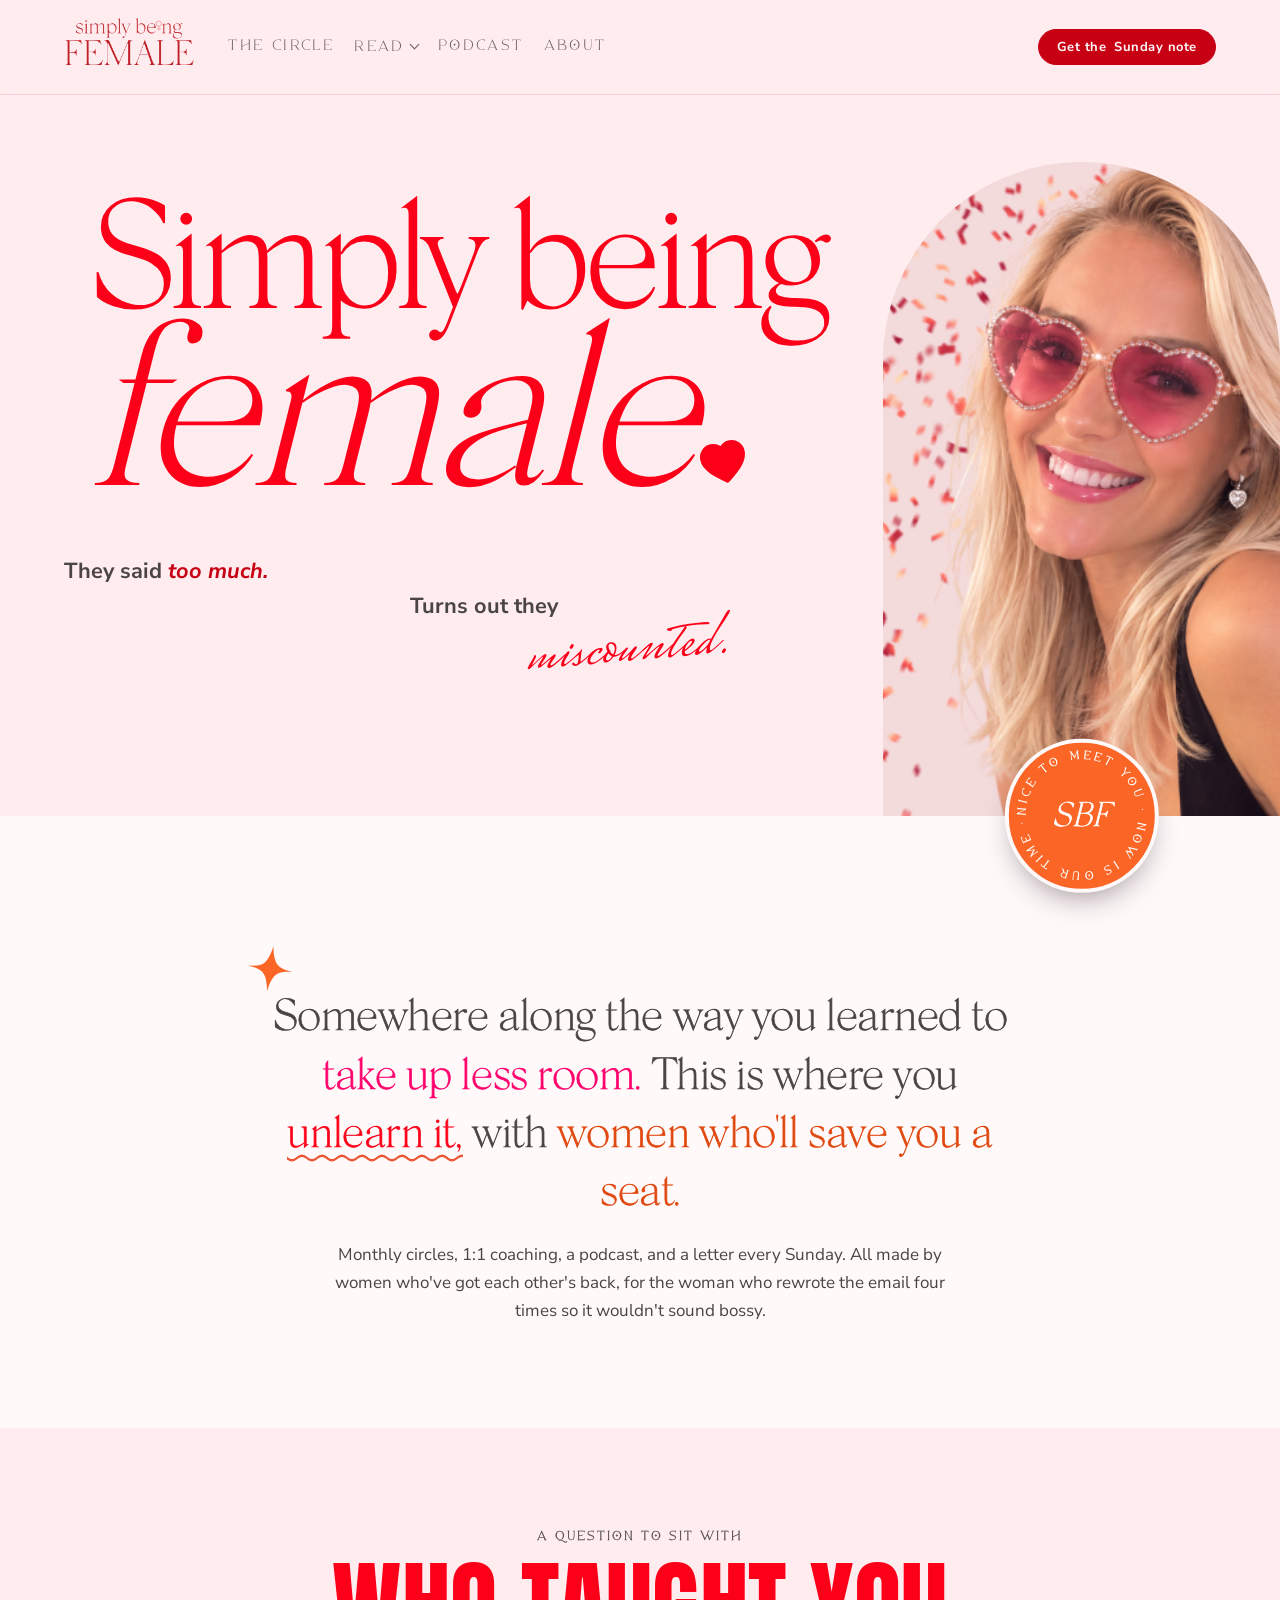
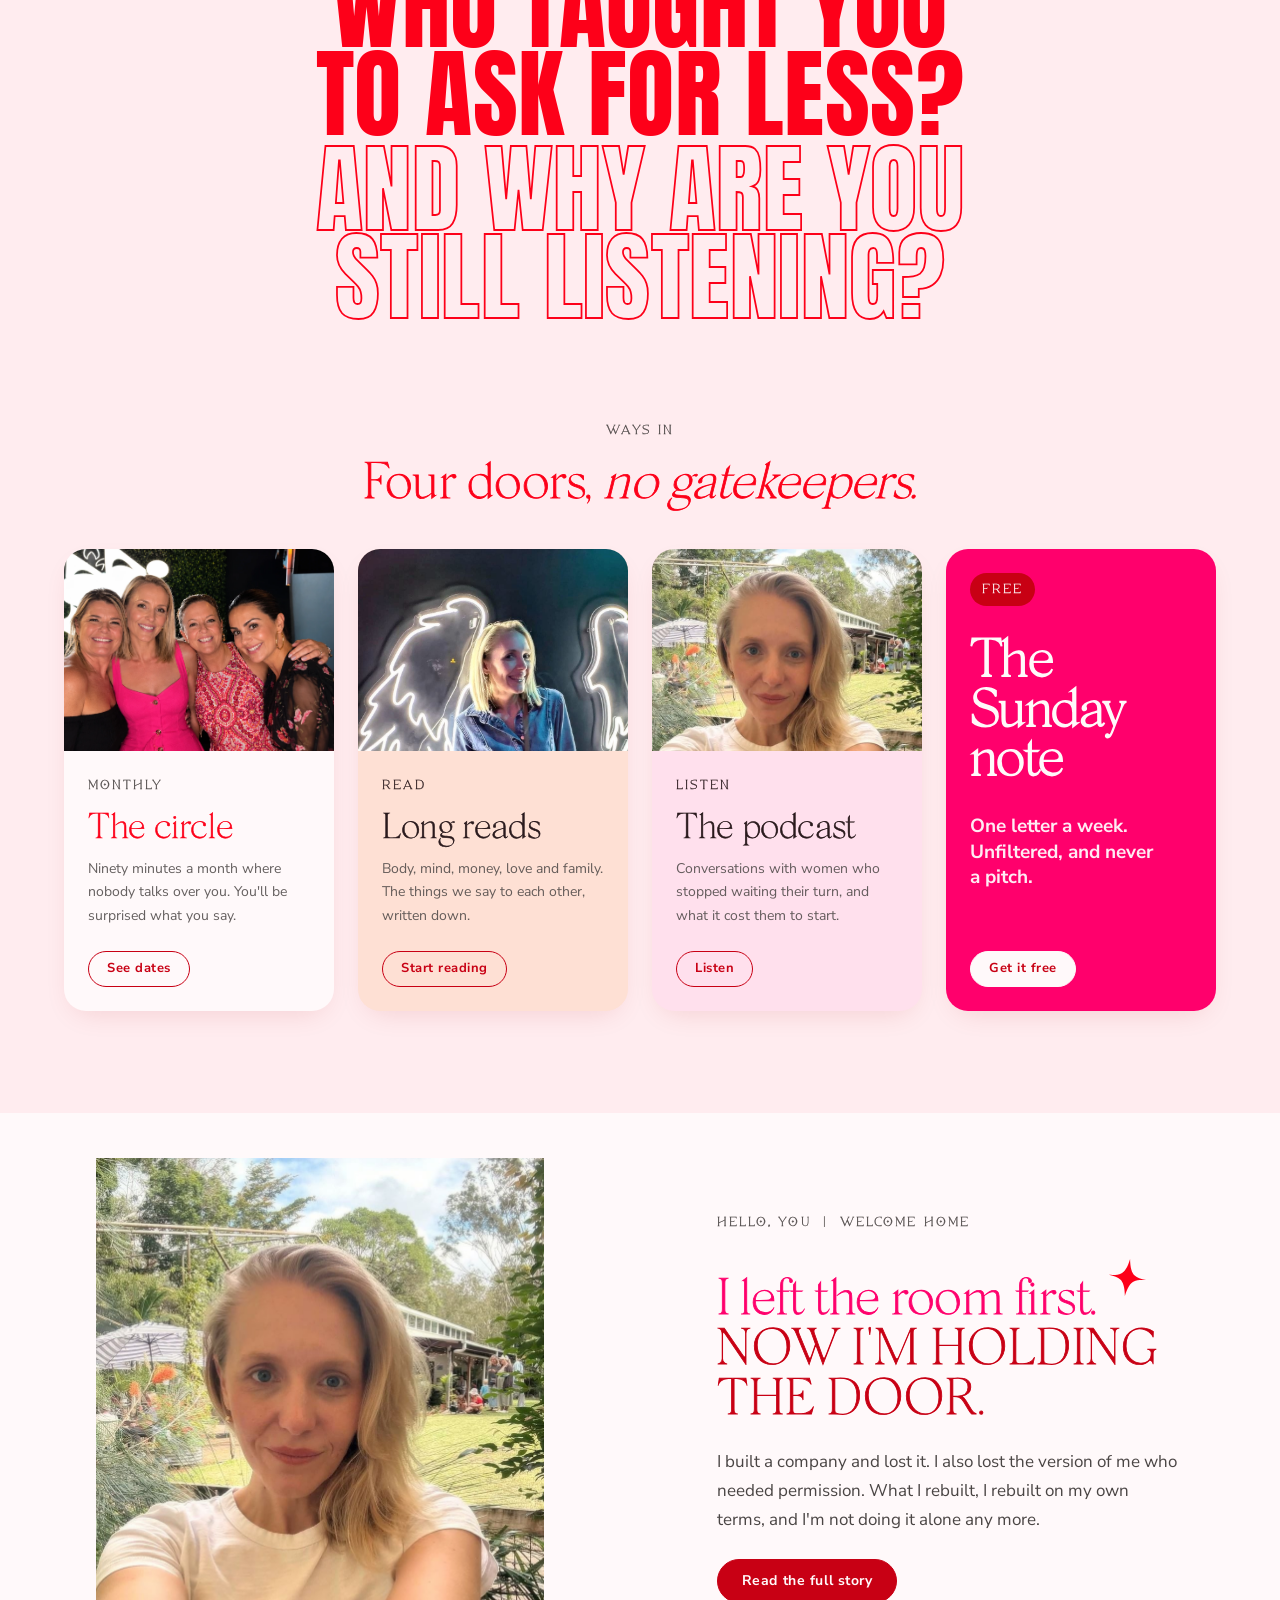
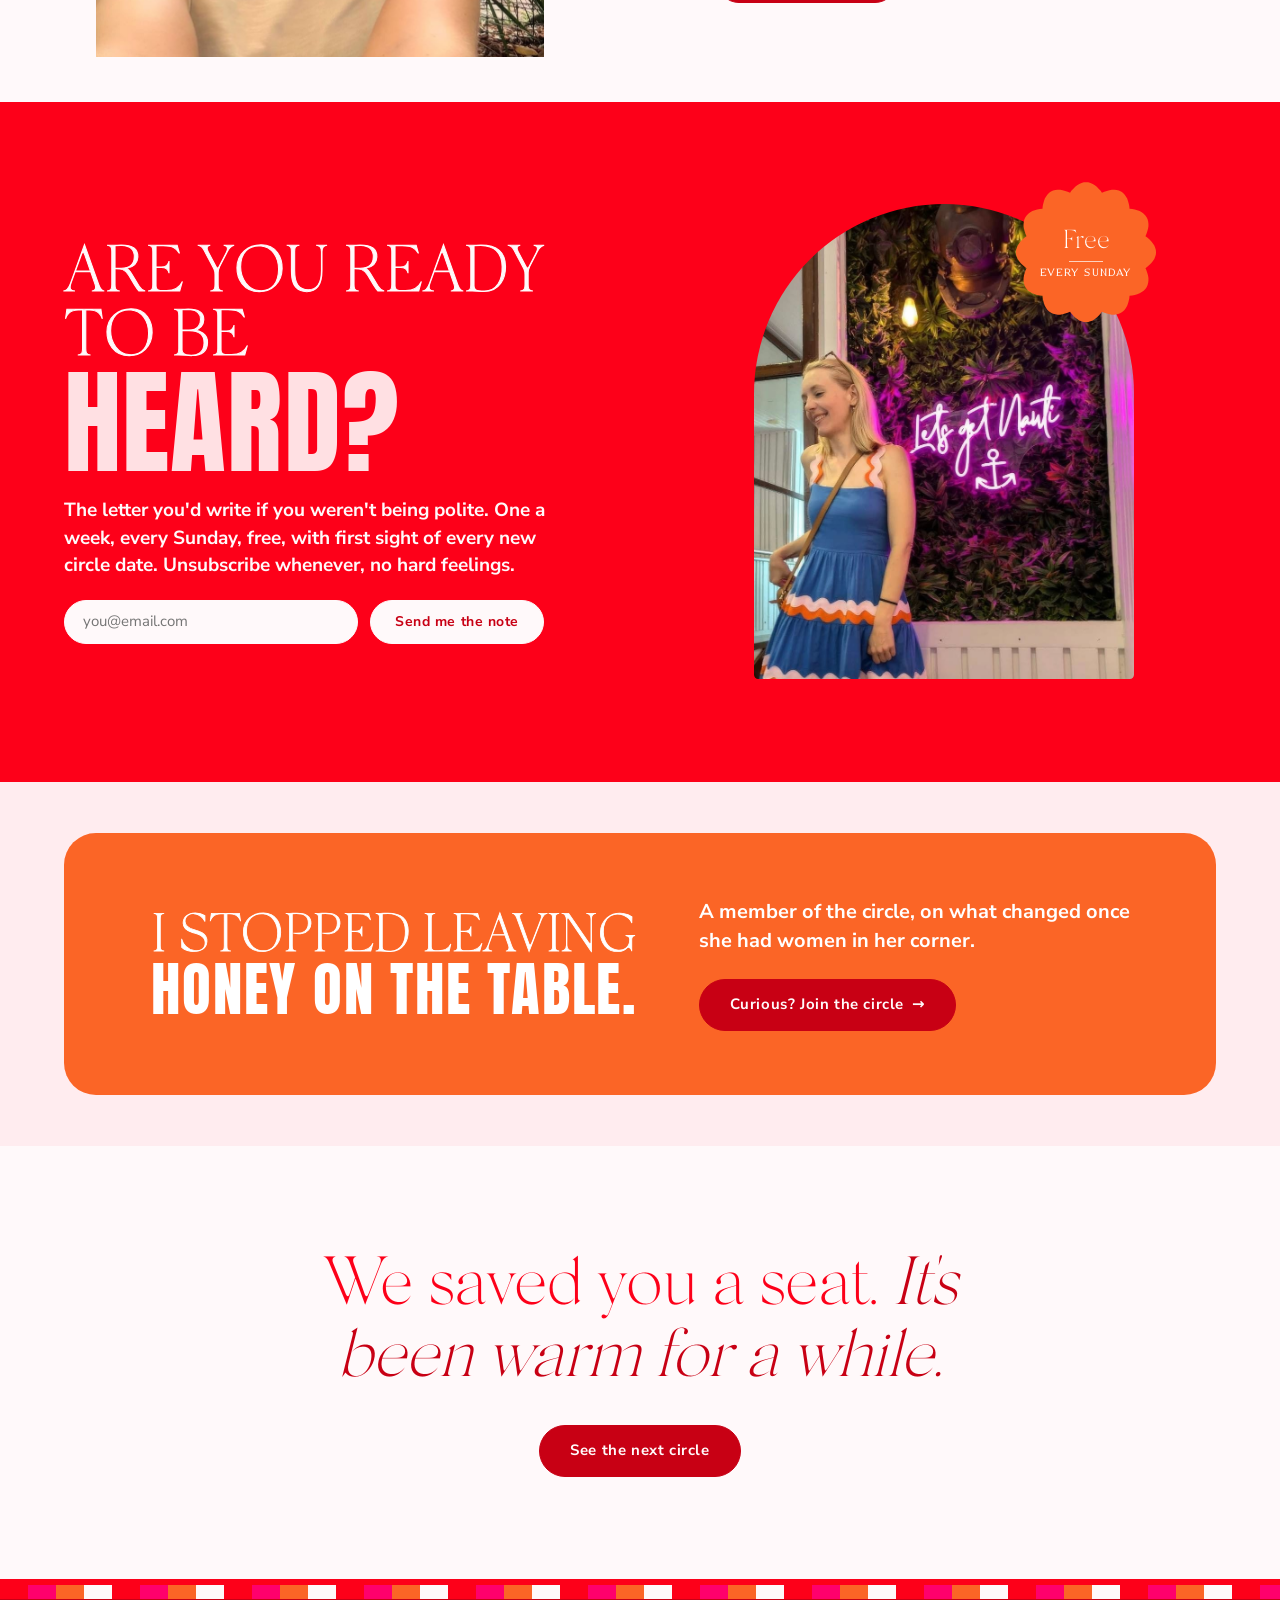
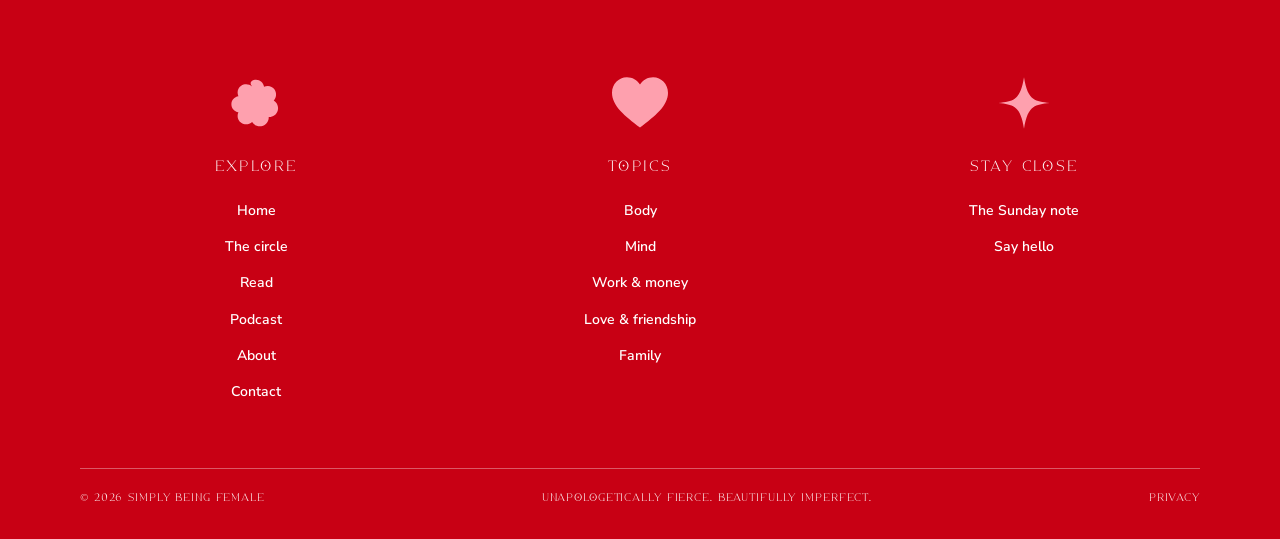
==== commit fbd039df: "White text on the bright colours; deep red footer and label pills Owner found dark text on the brigh" ====
--- a/index.html
+++ b/index.html
@@ -13,7 +13,7 @@
   <meta property="og:image" content="https://simplybeingfemale.netlify.app/assets/imagery/founder-garden.jpg" />
   <meta name="twitter:card" content="summary_large_image" />
   <link rel="icon" type="image/svg+xml" href="assets/favicon.svg" />
-  <link rel="stylesheet" href="style.css?v=20261121o" />
+  <link rel="stylesheet" href="style.css?v=20261121r" />
 </head>
 <body>
 
@@ -161,7 +161,7 @@
         </div>
         <div class="ready-art">
           <div class="photo-mask arch"><img src="assets/imagery/blue-dress.jpg" alt="The founder in a blue ric-rac sundress, smiling beside a neon sign" loading="lazy" /></div>
-          <div class="starburst"><span>Free</span><span class="rule" aria-hidden="true"></span><small>every Sunday</small></div>
+          <div class="starburst" aria-hidden="true"><span>Free</span><span class="rule" aria-hidden="true"></span><small>every Sunday</small></div>
         </div>
       </div>
     </section>
--- a/style.css
+++ b/style.css
@@ -1651,3 +1651,38 @@
 .card.tone-red .card-title, .card.tone-fierce .card-title { color: var(--sbf-paper); }
 .card.tint-salmon { background: var(--sbf-butter); }   /* hot-pink tint: deep red 4.9 */
 figcaption { color: var(--sbf-red-deep); }
+
+/* ===============================================================
+   2026-11-21 WHITE TEXT ON BRIGHTS (owner: dark text wasn't working).
+   White reads at headline size on every bright (red 4.05, hot pink
+   3.84, tangerine 3.00), so text on brights is white AND large/bold
+   (24px+, or 19px+ bold). Small labels move onto Deep Red pills
+   (white 6.06). Rose is too pale for white at any size, so it stays a
+   decorative fill; the footer moves to Deep Red.
+   =============================================================== */
+/* Tangerine: badge, quote banner, starburst */
+.spin-badge text { fill: #fff; font-weight: 700; }
+.spin-badge-mark { color: #fff; }
+.starburst { color: #fff; }
+.starburst span:first-child { font-size: 26px; }
+.starburst small { font-weight: 800; }
+.quote-banner-title, .quote-banner-title .punch { color: #fff; }
+.quote-banner-copy { color: #fff; font-size: 20px; font-weight: 700; line-height: 1.45; }
+.badge-yellow { background: var(--sbf-red-deep); color: #fff; }
+
+/* Hot pink Sunday note card: white, large and bold; the "Free" label becomes a deep red pill */
+.card.tone-fierce p { color: #fff; font-size: 19px; font-weight: 700; line-height: 1.35; opacity: 1; }
+.card.tone-fierce .card-eyebrow { justify-self: start; align-self: start; width: max-content; background: var(--sbf-red-deep); color: #fff; padding: 6px 12px; border-radius: 999px; }
+.card.tone-fierce .btn:hover { background: var(--sbf-red-deep); border-color: var(--sbf-red-deep); color: #fff; }
+
+/* Small labels that sat on rose become deep red pills */
+.badge-pink { background: var(--sbf-red-deep); color: #fff; }
+
+/* Footer: Deep Red with white text, rose icons, stripe on top */
+.site-footer { background: var(--sbf-red-deep); color: #fff; }
+.site-footer a, .footer-col a, .footer-col-title, .footer-bottom, .footer-bottom a, .footer-tagline { color: #fff; }
+.footer-icon { color: var(--sbf-rose); }
+.section.tone-orange, .section.tone-orange h1, .section.tone-orange h2, .section.tone-orange h3 { color: #fff; }
+.section.tone-orange h2 em { color: #fff; }
+main figure figcaption { color: var(--sbf-red-deep); }
+.taped-photo figcaption { color: var(--sbf-red-deep); }
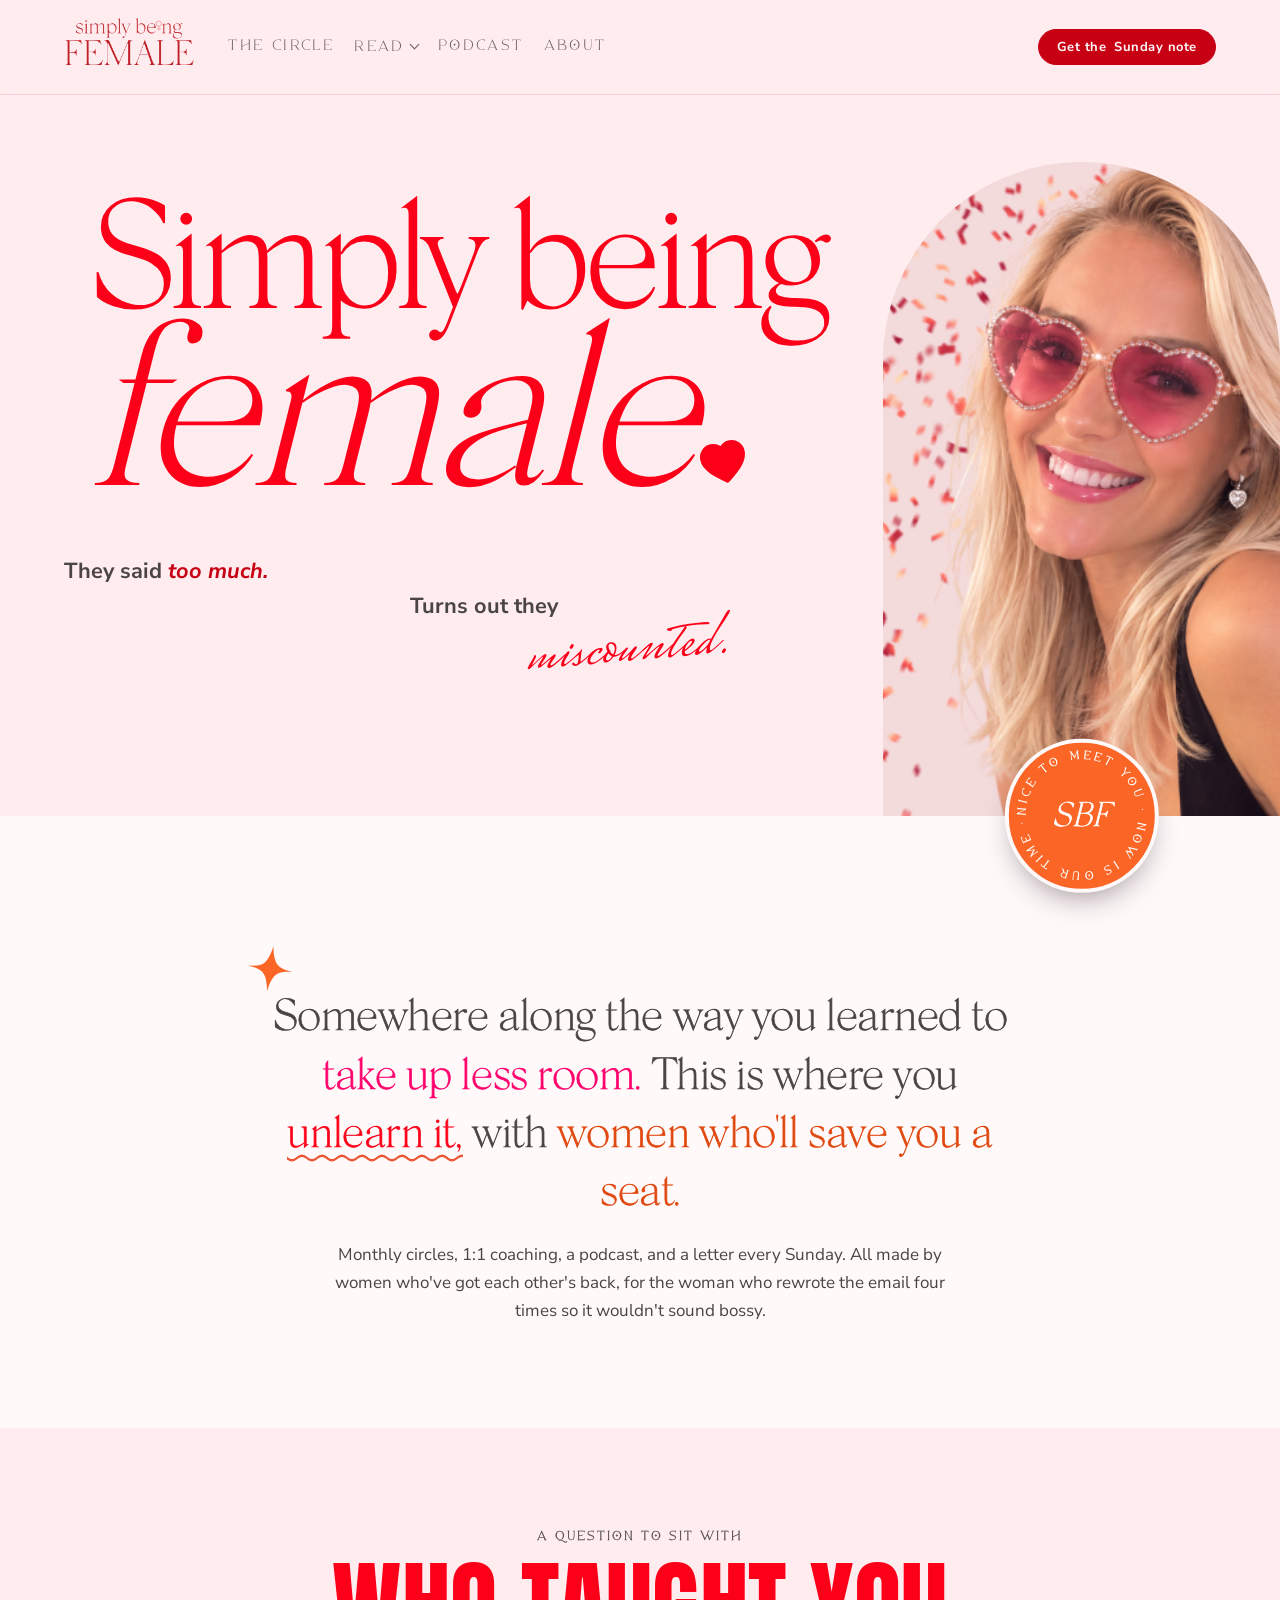
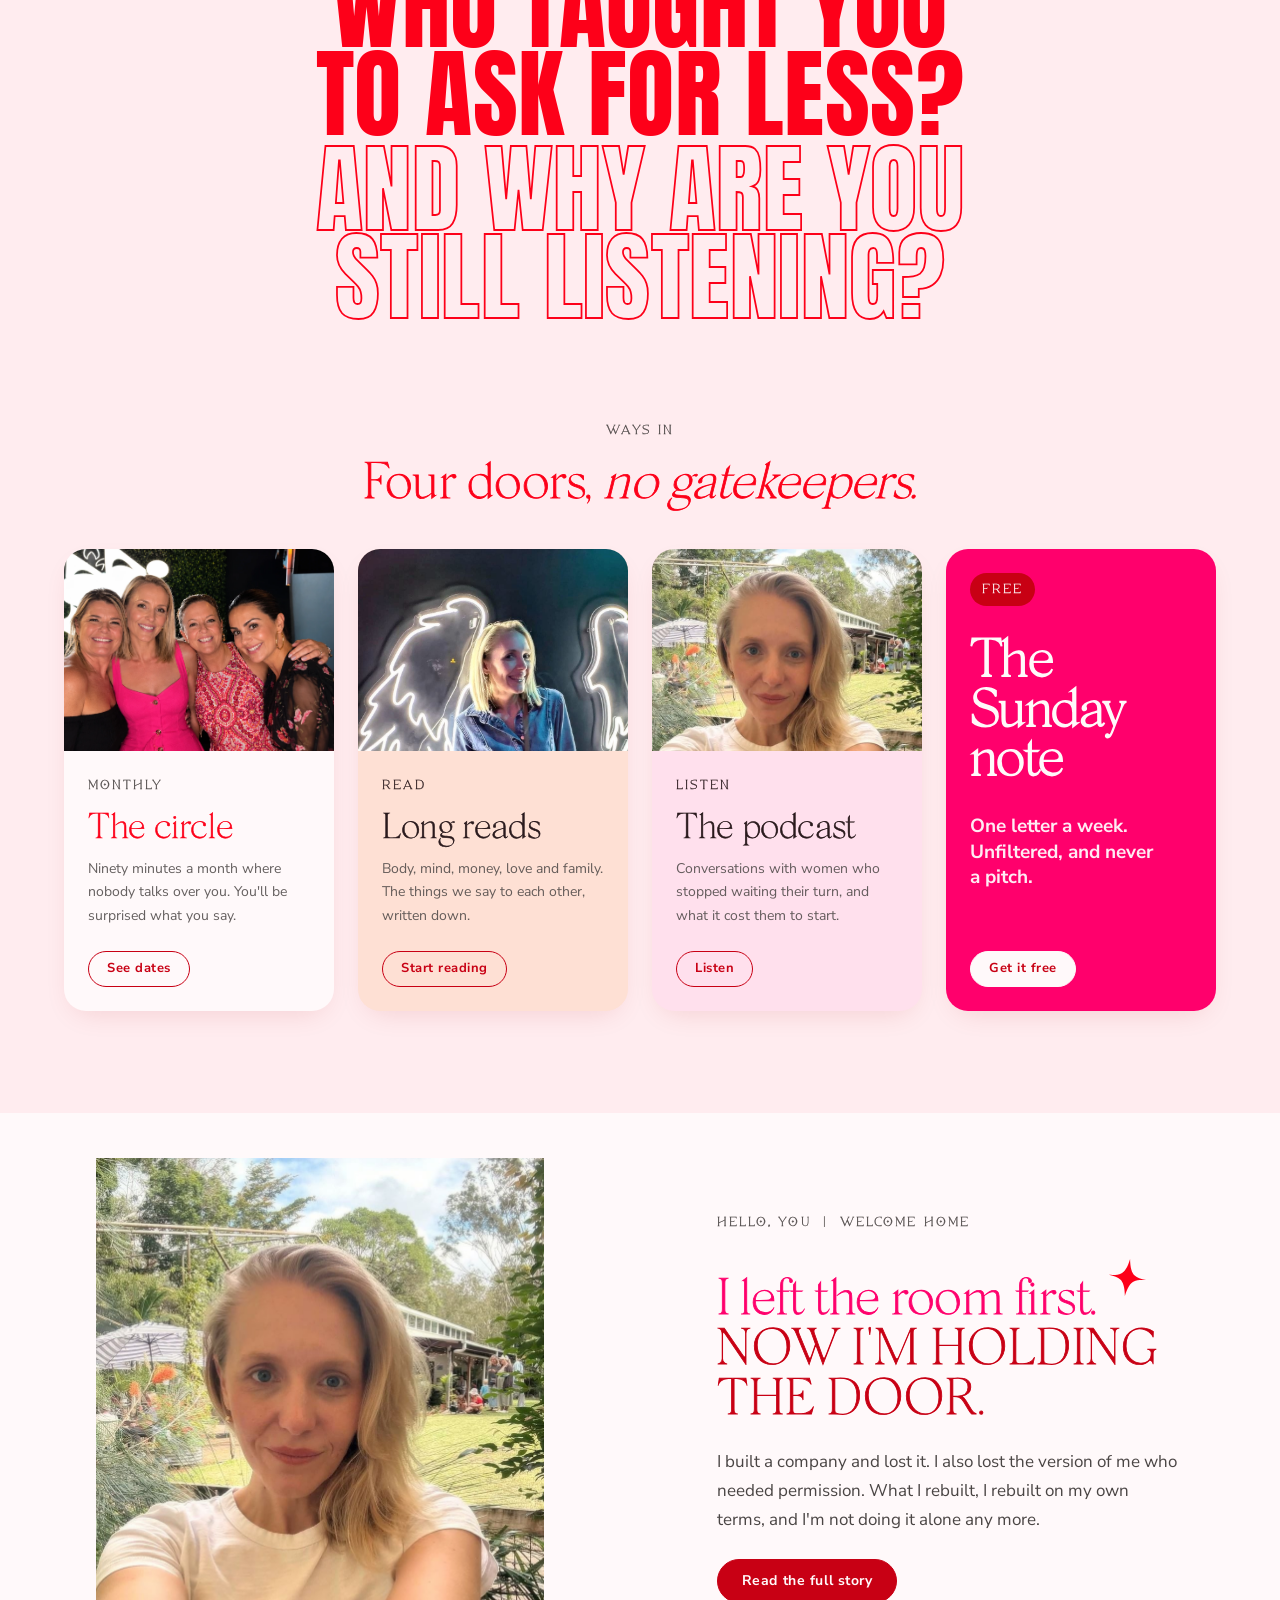
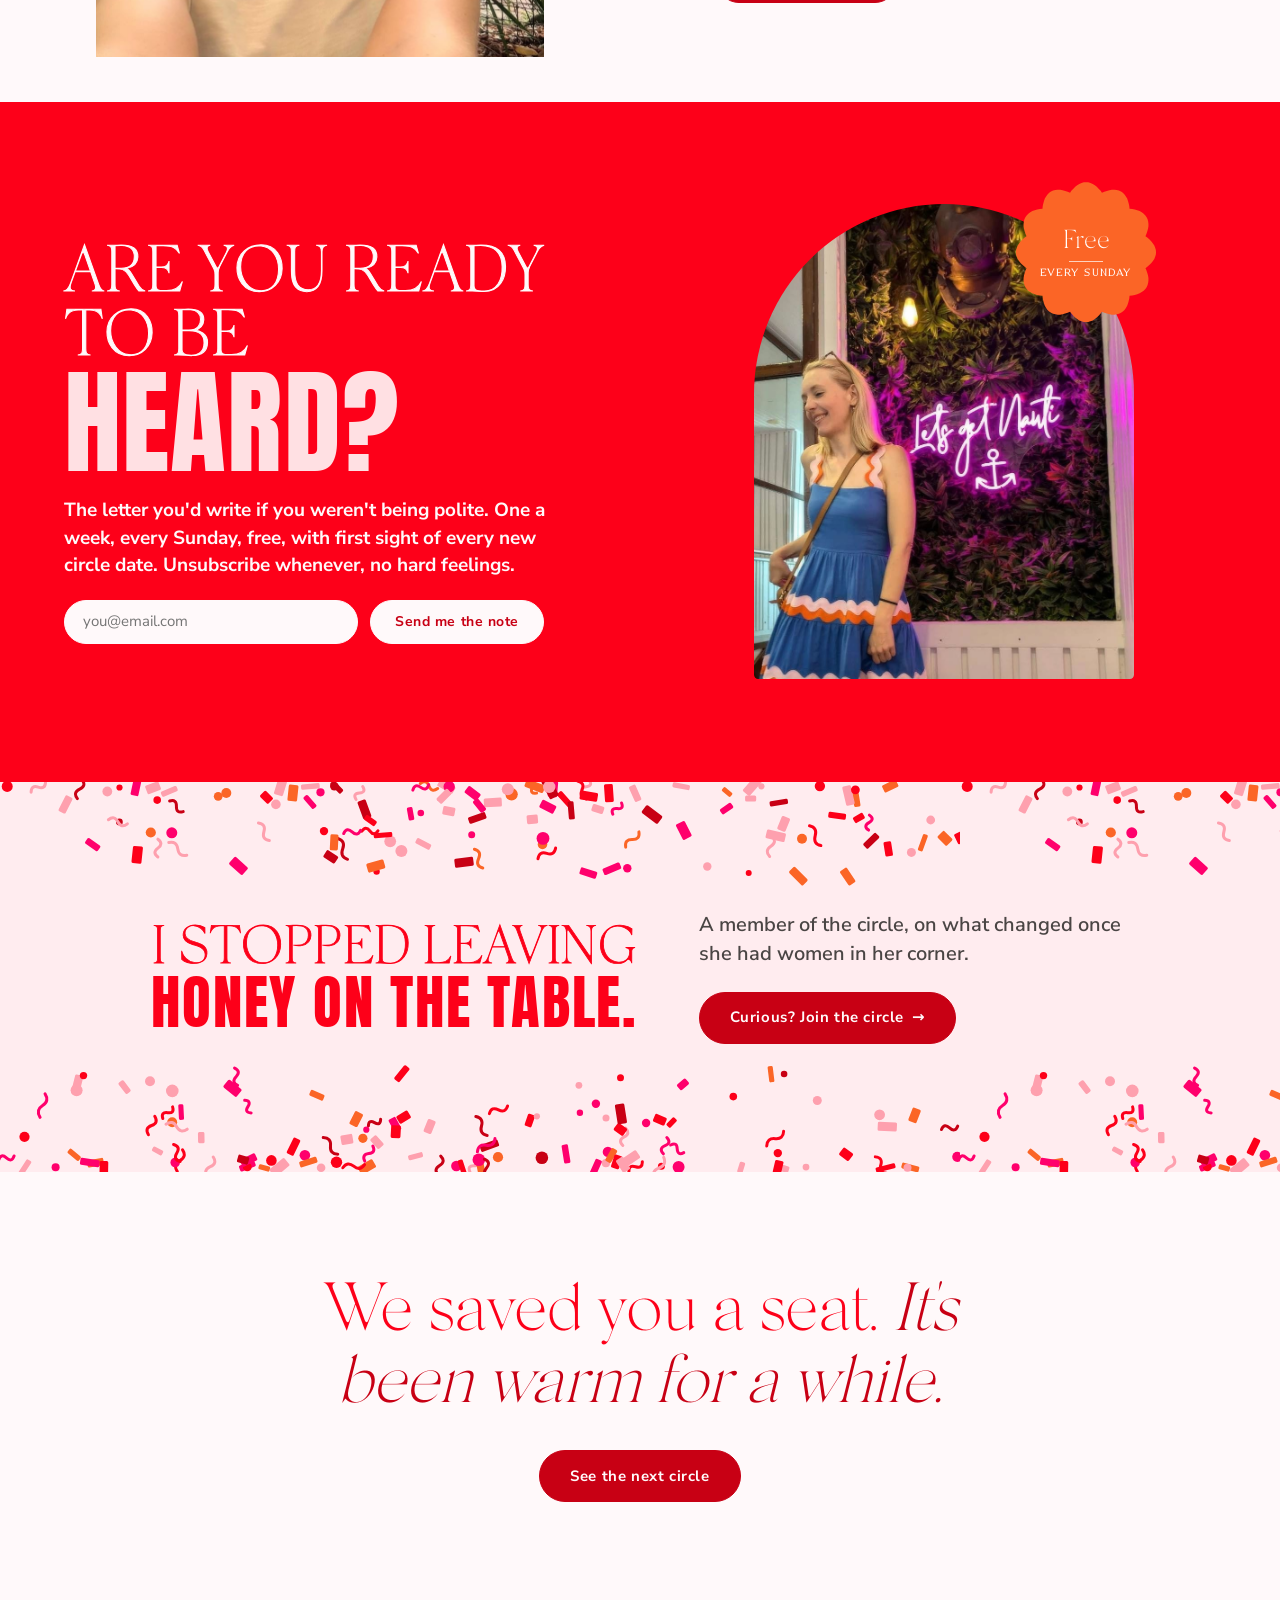
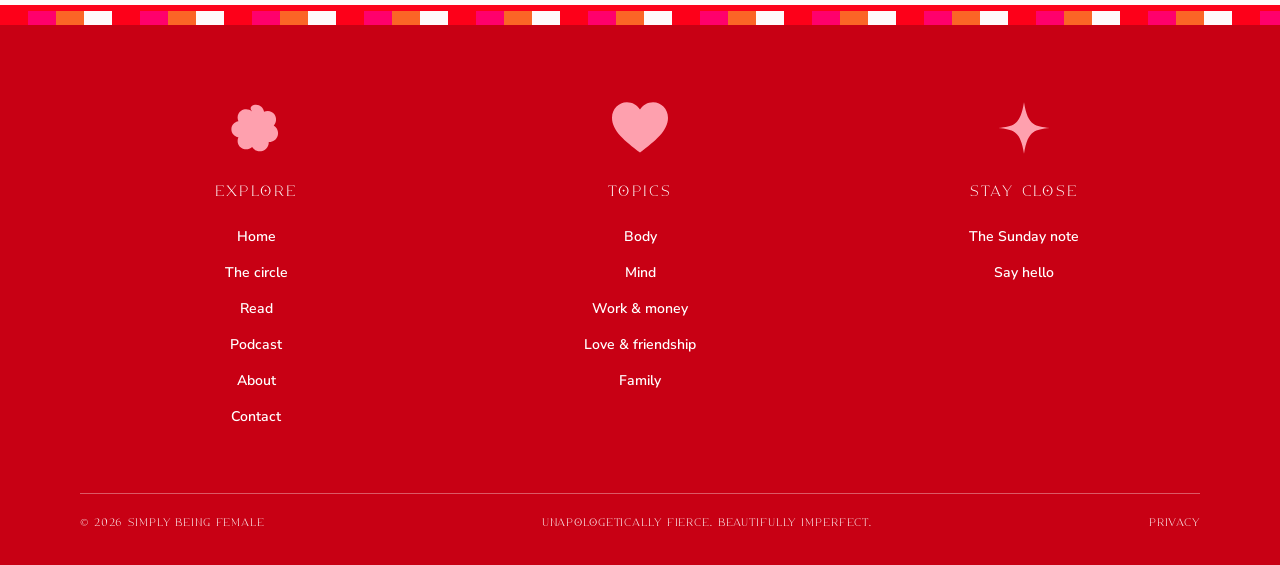
==== commit 397f64f5: "Quote: orange box removed; brand-colour confetti background Co-Authored-By: Claude Opus 5.5 <noreply" ====
--- a/index.html
+++ b/index.html
@@ -13,7 +13,7 @@
   <meta property="og:image" content="https://simplybeingfemale.netlify.app/assets/imagery/founder-garden.jpg" />
   <meta name="twitter:card" content="summary_large_image" />
   <link rel="icon" type="image/svg+xml" href="assets/favicon.svg" />
-  <link rel="stylesheet" href="style.css?v=20261121r" />
+  <link rel="stylesheet" href="style.css?v=20261121t" />
 </head>
 <body>
 
--- a/style.css
+++ b/style.css
@@ -1686,3 +1686,20 @@
 .section.tone-orange h2 em { color: #fff; }
 main figure figcaption { color: var(--sbf-red-deep); }
 .taped-photo figcaption { color: var(--sbf-red-deep); }
+
+/* 2026-11-21 Quote: orange box removed (owner); the quote sits on blush with
+   brand-colour confetti bursting along the top and bottom edges. The
+   middle stays clear so the text reads cleanly. */
+.section.quote-banner-wrap {
+  background-color: var(--sbf-cream);
+  background-image: url("assets/imagery/confetti-band.svg"), url("assets/imagery/confetti-band-bottom.svg");
+  background-repeat: repeat-x, repeat-x;
+  background-position: left top, left bottom;
+  background-size: 480px 150px, 480px 150px;
+  padding-block: clamp(130px, 11vw, 150px);
+}
+.quote-banner { background: transparent; border-radius: 0; box-shadow: none; padding-block: 0; }
+.quote-banner-title, .quote-banner-title span { color: var(--sbf-red); }
+.quote-banner-title .punch { color: var(--sbf-red); }
+.quote-banner-copy { color: var(--sbf-ink); font-size: 20px; font-weight: 600; }
+.section.quote-banner-wrap { background-size: 960px 110px, 960px 110px; padding-block: clamp(120px, 10vw, 140px); }
